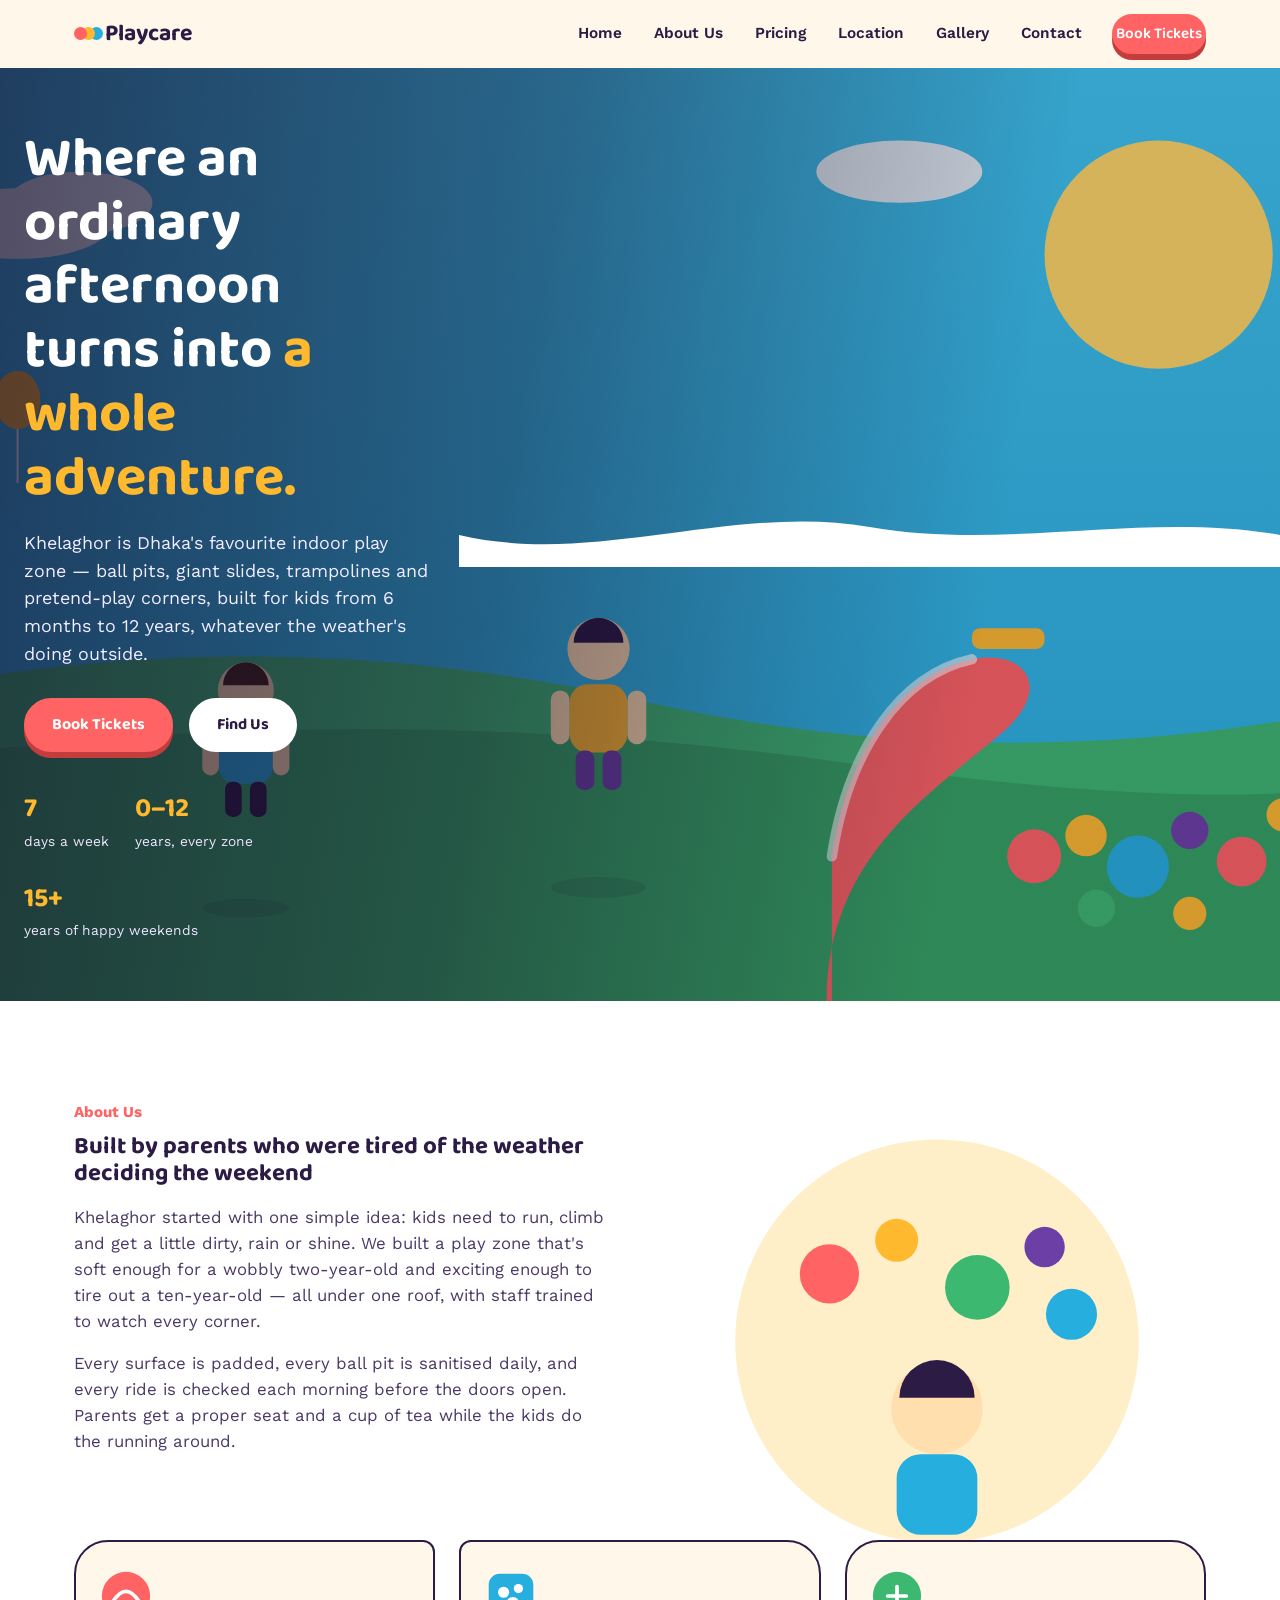
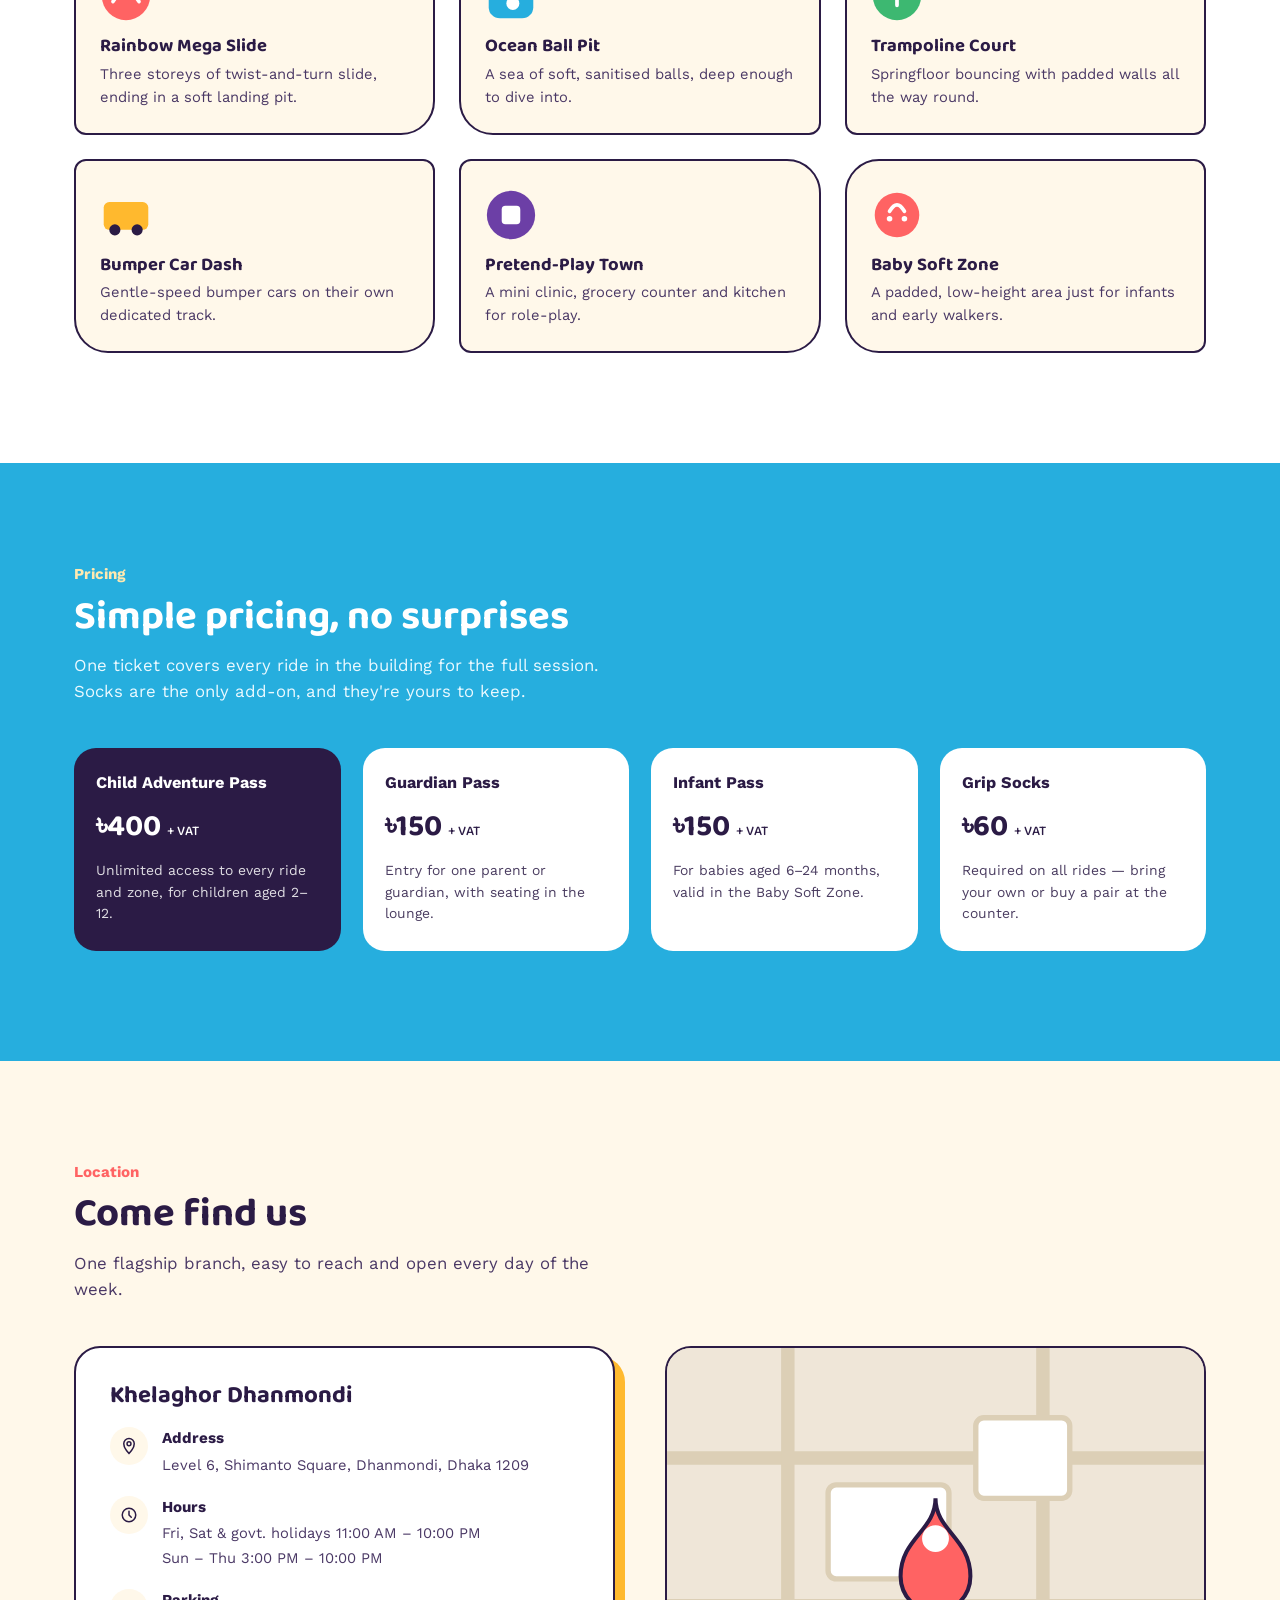
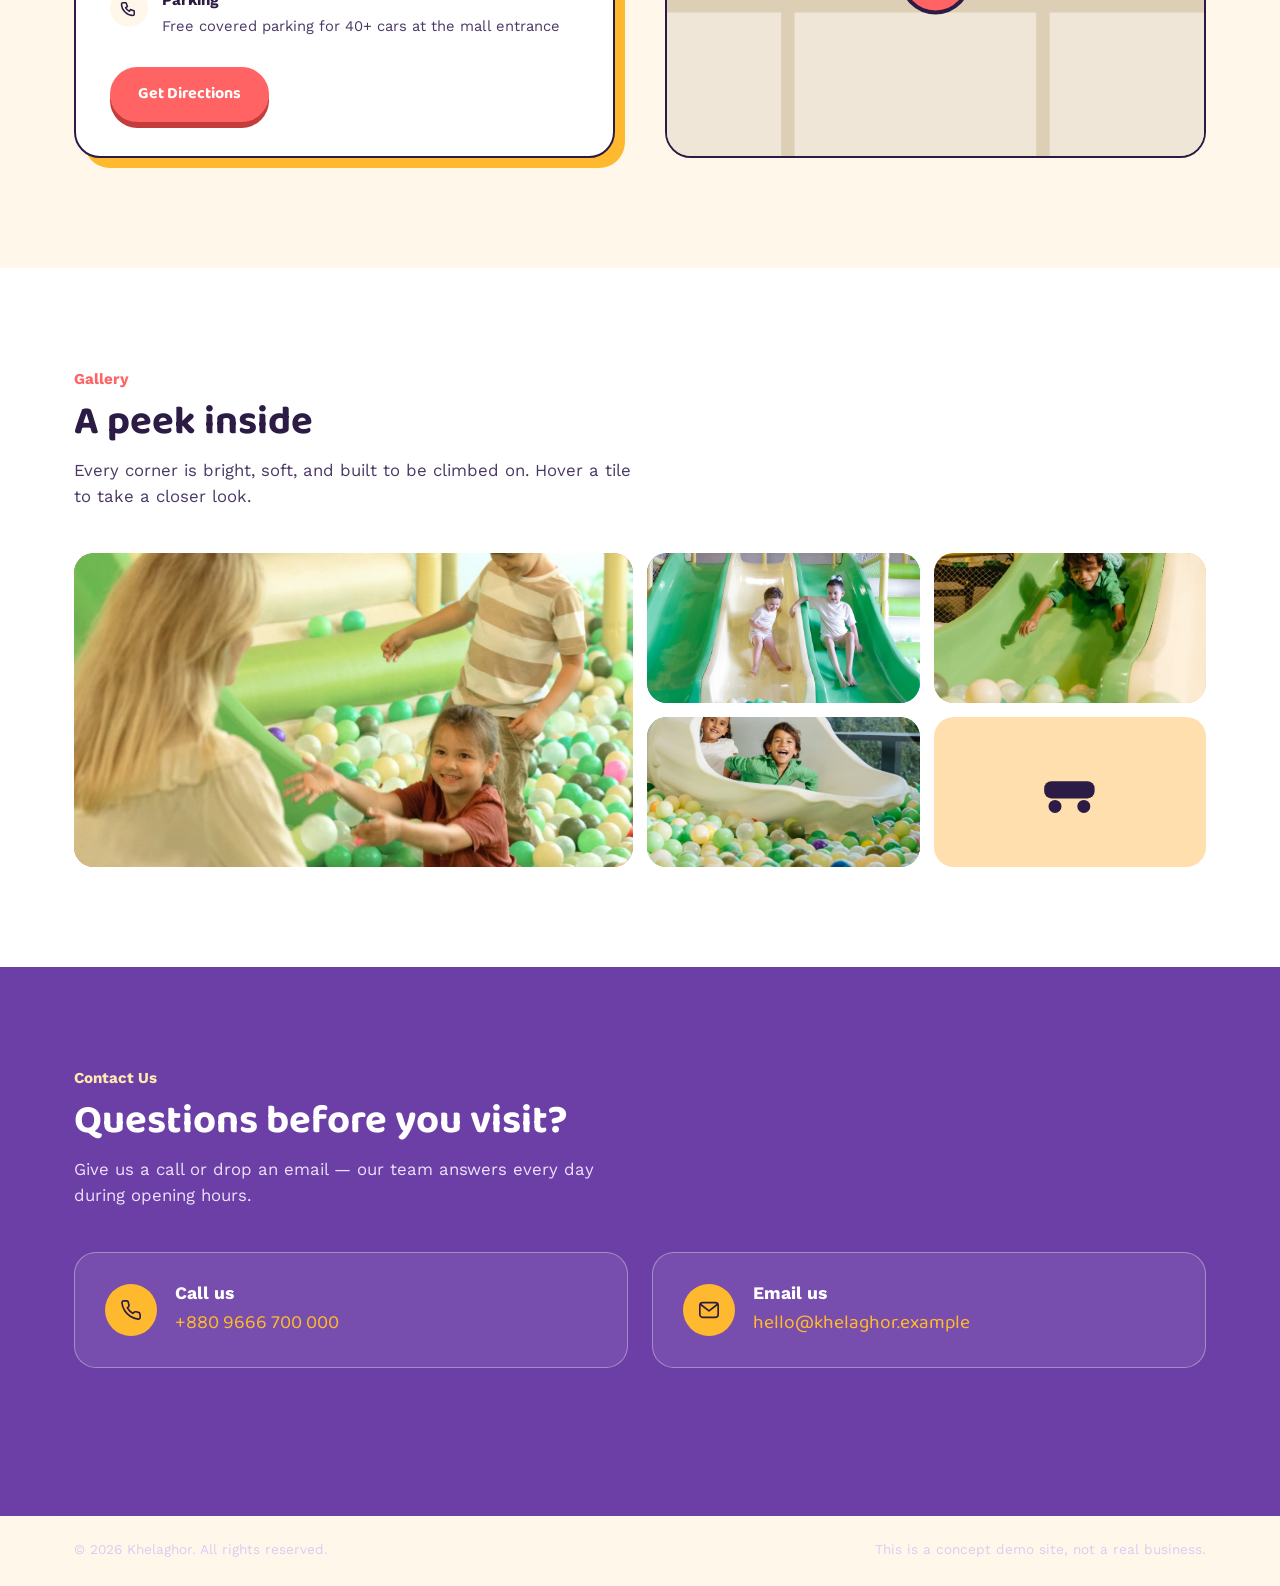
==== index.html @ c18f329d "Rename khelaghor-playground.html to index.html" ====
<!DOCTYPE html>
<html lang="en">
<head>
<meta charset="UTF-8">
<meta name="viewport" content="width=device-width, initial-scale=1.0, viewport-fit=cover">
<title>Khelaghor | Dhaka's Favourite Indoor Play Zone</title>
<meta name="description" content="Khelaghor is Dhaka's favourite indoor playground — ball pits, slides, trampolines and birthday parties for kids 0-12.">
<link rel="preconnect" href="https://fonts.googleapis.com">
<link rel="preconnect" href="https://fonts.gstatic.com" crossorigin>
<link href="https://fonts.googleapis.com/css2?family=Baloo+2:wght@500;600;700;800&family=Work+Sans:wght@400;500;600;700&display=swap" rel="stylesheet">
<style>
  :root{
    --cream:#FFF8EA;
    --ink:#2B1B45;
    --sun:#FFB92E;
    --sky:#26AEDE;
    --coral:#FF6363;
    --leaf:#3DB871;
    --grape:#6C3FA6;
    --paper:#FFFFFF;
    --max:1180px;
  }
  *{box-sizing:border-box;}
  html{scroll-behavior:smooth;}
  body{
    margin:0;
    font-family:'Work Sans', sans-serif;
    color:var(--ink);
    background:var(--cream);
    line-height:1.55;
    -webkit-font-smoothing:antialiased;
    overflow-x:hidden;
  }
  h1,h2,h3,h4,.brand{
    font-family:'Baloo 2', sans-serif;
    font-weight:700;
    line-height:1.14;
    margin:0;
  }
  a{color:inherit;text-decoration:none;}
  img,svg{display:block;max-width:100%;}
  ul{margin:0;padding:0;list-style:none;}
  button{font:inherit;}
  .wrap{max-width:var(--max);margin:0 auto;padding:0 24px;}
  section{position:relative;overflow:hidden;}

  @media (prefers-reduced-motion: reduce){
    *{animation:none !important; transition:none !important;}
  }

  /* ---------- reveal-on-scroll ---------- */
  .reveal{opacity:0;transform:translateY(26px);transition:opacity .7s ease, transform .7s ease;}
  .reveal.in-view{opacity:1;transform:translateY(0);}

  /* ---------- NAV ---------- */
  header{
    position:sticky;top:0;z-index:60;
    background:rgba(255,248,234,0.9);
    backdrop-filter:blur(8px);
    transition:box-shadow .25s ease, background .25s ease;
  }
  header.scrolled{box-shadow:0 4px 18px rgba(43,27,69,0.12);background:rgba(255,248,234,0.98);}
  .navbar{
    display:flex;align-items:center;justify-content:space-between;
    padding:14px 24px;max-width:var(--max);margin:0 auto;position:relative;z-index:70;
  }
  .brand{display:flex;align-items:center;gap:2px;font-size:1.45rem;color:var(--ink);}
  .brand .dot{
    width:13px;height:13px;border-radius:50%;background:var(--coral);
    box-shadow:8px 0 0 var(--sun), 16px 0 0 var(--sky);
    margin-right:16px;
  }
  nav.links{display:flex;gap:28px;align-items:center;}
  nav.links a{
    font-weight:600;font-size:0.96rem;padding:6px 2px;
    background-image:linear-gradient(var(--coral),var(--coral));
    background-repeat:no-repeat;background-size:0% 2px;background-position:0 100%;
    transition:background-size .25s ease;
  }
  nav.links a:hover{background-size:100% 2px;}
  .btn{
    display:inline-flex;align-items:center;justify-content:center;gap:8px;
    padding:13px 26px;border-radius:999px;font-weight:700;
    font-family:'Baloo 2',sans-serif;font-size:1rem;
    border:2px solid var(--ink);cursor:pointer;
    transition:transform .18s ease, box-shadow .18s ease;
  }
  .btn:hover{transform:translateY(-3px);}
  .btn:active{transform:translateY(0) scale(.97);}
  .btn-primary{background:var(--coral);color:var(--paper);border-color:var(--coral);box-shadow:0 6px 0 #C43D3D;}
  .btn-primary:hover{box-shadow:0 8px 0 #C43D3D;}
  .btn-primary:active{box-shadow:0 3px 0 #C43D3D;}
  .btn-ghost{background:var(--paper);color:var(--ink);}
  .btn-light{background:var(--paper);color:var(--ink);border-color:var(--paper);}

  .menu-toggle{
    display:none;background:none;border:none;cursor:pointer;
    width:40px;height:34px;position:relative;z-index:70;
  }
  .menu-toggle span{
    position:absolute;left:6px;right:6px;height:3px;border-radius:3px;background:var(--ink);
    transition:transform .3s ease, opacity .3s ease, top .3s ease;
  }
  .menu-toggle span:nth-child(1){top:8px;}
  .menu-toggle span:nth-child(2){top:16px;}
  .menu-toggle span:nth-child(3){top:24px;}
  .menu-toggle.open span:nth-child(1){top:16px;transform:rotate(45deg);}
  .menu-toggle.open span:nth-child(2){opacity:0;}
  .menu-toggle.open span:nth-child(3){top:16px;transform:rotate(-45deg);}

  /* ---------- HOME / HERO ---------- */
  .hero{
    position:relative;
    min-height:88vh;
    display:flex;align-items:center;
  }
  .hero-bg{position:absolute;inset:0;z-index:0;}
  .hero-bg svg{width:100%;height:100%;object-fit:cover;}
  .hero-scrim{
    position:absolute;inset:0;z-index:1;
    background:linear-gradient(100deg, rgba(20,10,40,0.72) 0%, rgba(20,10,40,0.5) 40%, rgba(20,10,40,0.18) 75%);
  }
  .hero-content{position:relative;z-index:2;max-width:640px;padding:60px 0;color:var(--paper);}
  .hero-content h1{font-size:clamp(2.3rem,5.4vw,3.5rem);}
  .hero-content h1 span{color:var(--sun);}
  .hero-content p.lead{font-size:1.12rem;max-width:44ch;margin:18px 0 30px;color:#f3ecff;}
  .hero-actions{display:flex;gap:16px;flex-wrap:wrap;}
  .hero-stats{display:flex;gap:26px;margin-top:36px;flex-wrap:wrap;}
  .hero-stats div strong{display:block;font-family:'Baloo 2',sans-serif;font-size:1.7rem;color:var(--sun);}
  .hero-stats div{font-size:0.86rem;color:#efe6ff;}

  .float{animation:bob 4.5s ease-in-out infinite;}
  .float2{animation:bob 5.6s ease-in-out infinite .6s;}
  .float3{animation:bob 3.9s ease-in-out infinite 1.1s;}
  @keyframes bob{0%,100%{transform:translateY(0);}50%{transform:translateY(-16px);}}

  .wave{display:block;width:100%;line-height:0;position:relative;z-index:2;}
  .wave svg{width:100%;height:64px;}

  /* ---------- SECTION HEADINGS ---------- */
  .section-head{max-width:560px;margin-bottom:44px;}
  .eyebrow{font-weight:700;color:var(--coral);font-size:0.95rem;margin-bottom:8px;}
  .section-head h2{font-size:clamp(1.9rem,3.6vw,2.5rem);}
  .section-head p{margin-top:12px;color:#4a3865;font-size:1.05rem;}

  /* ---------- ABOUT ---------- */
  .about{background:var(--paper);padding:100px 0 110px;}
  .about-top{display:grid;grid-template-columns:1fr 1fr;gap:56px;align-items:center;margin-bottom:70px;}
  .about-top p{color:#4a3865;font-size:1.05rem;margin:16px 0;}
  .about-art{position:relative;height:320px;}
  .zone-grid{display:grid;grid-template-columns:repeat(3,1fr);gap:24px;}
  .zone-card{
    background:var(--cream);
    padding:28px 24px 24px;
    border:2px solid var(--ink);
    transition:transform .25s ease, box-shadow .25s ease;
  }
  .zone-card:hover{transform:translateY(-6px);box-shadow:8px 10px 0 rgba(43,27,69,0.18);}
  .zone-card:nth-child(1){border-radius:34px 12px 34px 12px;}
  .zone-card:nth-child(2){border-radius:12px 34px 12px 34px;}
  .zone-card:nth-child(3){border-radius:34px 34px 12px 12px;}
  .zone-card:nth-child(4){border-radius:12px 12px 34px 34px;}
  .zone-card:nth-child(5){border-radius:12px 34px 34px 12px;}
  .zone-card:nth-child(6){border-radius:34px 12px 12px 34px;}
  .zone-icon{width:52px;height:52px;margin-bottom:14px;}
  .zone-card h3{font-size:1.15rem;margin-bottom:6px;}
  .zone-card p{font-size:0.92rem;color:#4a3865;margin:0;}

  /* ---------- PRICING ---------- */
  .pricing{background:var(--sky);padding:100px 0 110px;color:var(--paper);}
  .pricing .section-head h2{color:var(--paper);}
  .pricing .section-head p{color:#eaf9ff;}
  .price-grid{display:grid;grid-template-columns:repeat(4,1fr);gap:22px;}
  .price-card{
    background:var(--paper);color:var(--ink);border-radius:22px;
    padding:26px 22px;display:flex;flex-direction:column;gap:10px;
    transition:transform .25s ease;
  }
  .price-card:hover{transform:translateY(-8px);}
  .price-card.highlight{background:var(--ink);color:var(--paper);}
  .price-card .amount{font-family:'Baloo 2',sans-serif;font-size:1.9rem;font-weight:700;}
  .price-card .amount small{font-size:0.85rem;font-weight:500;}
  .price-card h4{font-size:1.02rem;font-family:'Work Sans';font-weight:700;}
  .price-card p{font-size:0.87rem;margin:0;opacity:0.85;}

  /* ---------- LOCATION ---------- */
  .location{background:var(--cream);padding:100px 0 110px;}
  .loc-grid{display:grid;grid-template-columns:1fr 1fr;gap:50px;align-items:stretch;}
  .loc-card{
    background:var(--paper);border:2px solid var(--ink);border-radius:26px;
    padding:34px;box-shadow:10px 10px 0 var(--sun);
  }
  .loc-card h3{font-size:1.5rem;margin-bottom:18px;}
  .loc-row{display:flex;gap:14px;margin-bottom:18px;align-items:flex-start;}
  .loc-icon{
    flex:none;width:38px;height:38px;border-radius:50%;background:var(--cream);
    display:flex;align-items:center;justify-content:center;
  }
  .loc-row b{display:block;font-size:0.95rem;margin-bottom:2px;}
  .loc-row span{font-size:0.92rem;color:#4a3865;}
  .map-art{
    border-radius:26px;border:2px solid var(--ink);overflow:hidden;position:relative;
    min-height:320px;background:#EFE6D8;
  }
  .map-art svg{width:100%;height:100%;position:absolute;inset:0;}
  .pin{animation:bob 2.4s ease-in-out infinite;}

  /* ---------- GALLERY ---------- */
  .gallery{background:var(--paper);padding:100px 0 100px;}
  .gal-grid{display:grid;grid-template-columns:repeat(4,1fr);grid-auto-rows:150px;gap:14px;}
  .gal-tile{
    border-radius:20px;position:relative;overflow:hidden;cursor:pointer;
  }
  .gal-tile.big{grid-column:span 2;grid-row:span 2;}
  .gal-inner{
    position:absolute;inset:0;display:flex;align-items:center;justify-content:center;
    transition:transform .45s ease;
  }
  .gal-tile:hover .gal-inner, .gal-tile:active .gal-inner{transform:scale(1.14);}
  .gal-inner svg{width:48%;height:48%;}
  .gal-caption{
    position:absolute;left:0;right:0;bottom:0;padding:14px 16px;
    font-family:'Baloo 2',sans-serif;font-size:0.95rem;color:#fff;
    background:linear-gradient(0deg, rgba(0,0,0,0.55), rgba(0,0,0,0));
    transform:translateY(100%);transition:transform .3s ease;
  }
  .gal-tile:hover .gal-caption, .gal-tile:active .gal-caption{transform:translateY(0);}

  /* ---------- CONTACT ---------- */
  .contact{background:var(--grape);color:var(--paper);padding:100px 0 60px;}
  .contact .section-head h2{color:var(--paper);}
  .contact .section-head p{color:#ece2fb;}
  .contact-grid{display:grid;grid-template-columns:1fr 1fr;gap:24px;margin-bottom:50px;}
  .contact-card{
    background:rgba(255,255,255,0.08);border:1.5px solid rgba(255,255,255,0.35);
    border-radius:22px;padding:30px;display:flex;gap:18px;align-items:center;
    transition:transform .25s ease, background .25s ease;
  }
  .contact-card:hover{transform:translateY(-5px);background:rgba(255,255,255,0.14);}
  .contact-icon{
    flex:none;width:52px;height:52px;border-radius:50%;background:var(--sun);
    display:flex;align-items:center;justify-content:center;
  }
  .contact-card h4{font-size:1.1rem;margin-bottom:4px;font-family:'Work Sans';font-weight:700;}
  .contact-card a.big-link, .contact-card span.big-link{font-family:'Baloo 2',sans-serif;font-size:1.2rem;color:var(--sun);}
  .socials{display:flex;gap:12px;margin-top:8px;}
  .socials a{
    width:38px;height:38px;border-radius:50%;border:1.5px solid rgba(255,255,255,0.4);
    display:flex;align-items:center;justify-content:center;font-size:0.85rem;font-weight:700;
    transition:background .2s ease, transform .2s ease;
  }
  .socials a:hover{background:var(--sun);color:var(--ink);border-color:var(--sun);transform:translateY(-3px);}

  footer.foot-bottom{
    border-top:1px solid rgba(255,255,255,0.2);padding-top:22px;
    display:flex;justify-content:space-between;flex-wrap:wrap;gap:10px;
    font-size:0.85rem;color:#d9cdf2;max-width:var(--max);margin:0 auto;padding-left:24px;padding-right:24px;padding-bottom:26px;
  }

  /* ---------- RESPONSIVE ---------- */
  @media (max-width:980px){
    nav.links{
      position:fixed;inset:0 0 0 auto;top:0;height:100vh;width:min(80vw,320px);
      background:var(--cream);flex-direction:column;justify-content:center;align-items:flex-start;
      gap:8px;padding:40px;transform:translateX(100%);transition:transform .35s ease;z-index:65;
      box-shadow:-8px 0 30px rgba(0,0,0,0.15);
    }
    nav.links.open{transform:translateX(0);}
    nav.links a{font-size:1.3rem;padding:12px 0;width:100%;}
    nav.links .btn{margin-top:14px;}
    .menu-toggle{display:block;}
    .about-top{grid-template-columns:1fr;}
    .about-art{height:240px;order:-1;}
    .zone-grid{grid-template-columns:repeat(2,1fr);}
    .price-grid{grid-template-columns:repeat(2,1fr);}
    .loc-grid{grid-template-columns:1fr;}
    .map-art{min-height:260px;}
    .gal-grid{grid-template-columns:repeat(2,1fr);}
    .contact-grid{grid-template-columns:1fr;}
  }
  @media (max-width:640px){
    .wrap{padding:0 18px;}
    .hero{min-height:82svh;}
    .hero-content{padding:40px 0;}
    .hero-stats{gap:20px;}
    .hero-scrim{background:linear-gradient(180deg, rgba(20,10,40,0.5) 0%, rgba(20,10,40,0.82) 78%);}
    .zone-grid{grid-template-columns:1fr;}
    .price-grid{grid-template-columns:1fr;}
    .gal-grid{grid-template-columns:1fr 1fr;grid-auto-rows:130px;}
    .gal-tile.big{grid-column:span 2;grid-row:span 1;}
    .loc-card{padding:26px 22px;}
    .contact-card{padding:22px;flex-direction:column;text-align:center;}
    .socials{justify-content:center;}
    footer.foot-bottom{flex-direction:column;text-align:center;}
    .about, .pricing, .location, .gallery, .contact{padding-top:70px;padding-bottom:70px;}
  }

  :focus-visible{outline:3px solid var(--sun);outline-offset:3px;}
</style>
</head>
<body>

<header id="site-header">
  <div class="navbar">
    <a href="#home" class="brand"><span class="dot"></span>Playcare</a>
    <nav class="links" id="navLinks">
      <a href="#home" class="nav-link">Home</a>
      <a href="#about" class="nav-link">About Us</a>
      <a href="#pricing" class="nav-link">Pricing</a>
      <a href="#location" class="nav-link">Location</a>
      <a href="#gallery" class="nav-link">Gallery</a>
      <a href="#contact" class="nav-link">Contact</a>
      <a href="#pricing" class="btn btn-primary nav-link">Book Tickets</a>
    </nav>
    <button class="menu-toggle" id="menuToggle" aria-label="Toggle menu" aria-expanded="false">
      <span></span><span></span><span></span>
    </button>
  </div>
</header>

<section class="hero" id="home">
  <div class="hero-bg">
    <svg viewBox="0 0 1600 900" preserveAspectRatio="xMidYMid slice" xmlns="http://www.w3.org/2000/svg">
      <defs>
        <linearGradient id="sky" x1="0" y1="0" x2="0" y2="1">
          <stop offset="0%" stop-color="#3EC6F0"/>
          <stop offset="100%" stop-color="#26AEDE"/>
        </linearGradient>
      </defs>
      <rect width="1600" height="900" fill="url(#sky)"/>
      <circle cx="1300" cy="180" r="110" fill="#FFD866"/>
      <g opacity="0.9">
        <ellipse cx="200" cy="150" rx="90" ry="34" fill="#fff"/>
        <ellipse cx="260" cy="130" rx="70" ry="30" fill="#fff"/>
        <ellipse cx="1050" cy="100" rx="80" ry="30" fill="#fff"/>
      </g>
      <path d="M0 620 Q400 520 800 610 T1600 590 L1600 900 L0 900 Z" fill="#3DB871"/>
      <path d="M0 680 Q500 600 1000 670 T1600 650 L1600 900 L0 900 Z" fill="#34A362"/>
      <g>
        <circle cx="1180" cy="760" r="26" fill="#FF6363"/>
        <circle cx="1230" cy="740" r="20" fill="#FFB92E"/>
        <circle cx="1280" cy="770" r="30" fill="#26AEDE"/>
        <circle cx="1330" cy="735" r="18" fill="#6C3FA6"/>
        <circle cx="1380" cy="765" r="24" fill="#FF6363"/>
        <circle cx="1420" cy="720" r="16" fill="#FFB92E"/>
        <circle cx="1470" cy="760" r="22" fill="#3DB871"/>
        <circle cx="1510" cy="800" r="20" fill="#26AEDE"/>
        <circle cx="1240" cy="810" r="18" fill="#3DB871"/>
        <circle cx="1330" cy="815" r="16" fill="#FFB92E"/>
      </g>
      <g>
        <path d="M980 900 C980 760 1080 700 1150 640 C1200 596 1170 560 1120 570 C1050 585 1000 660 985 760 L985 900 Z" fill="#FF6363"/>
        <path d="M985 760 C1000 660 1050 585 1120 570" stroke="#fff" stroke-width="10" fill="none" stroke-linecap="round" opacity="0.6"/>
        <rect x="1120" y="540" width="70" height="20" rx="8" fill="#FFB92E"/>
      </g>
      <g transform="translate(760,560)">
        <ellipse cx="0" cy="230" rx="46" ry="10" fill="#123" opacity="0.12"/>
        <circle cx="0" cy="0" r="30" fill="#FFDFAE"/>
        <path d="M-24 -6 a24 24 0 0 1 48 0" fill="#2B1B45"/>
        <rect x="-28" y="34" width="56" height="66" rx="18" fill="#FFB92E"/>
        <rect x="-46" y="40" width="18" height="52" rx="9" fill="#FFDFAE"/>
        <rect x="28" y="40" width="18" height="52" rx="9" fill="#FFDFAE"/>
        <rect x="-22" y="98" width="18" height="38" rx="8" fill="#6C3FA6"/>
        <rect x="4" y="98" width="18" height="38" rx="8" fill="#6C3FA6"/>
      </g>
      <g transform="translate(420,600)">
        <ellipse cx="0" cy="210" rx="42" ry="9" fill="#123" opacity="0.12"/>
        <circle cx="0" cy="0" r="27" fill="#FFDFAE"/>
        <path d="M-22 -5 a22 22 0 0 1 44 0" fill="#3B2312"/>
        <rect x="-26" y="30" width="52" height="60" rx="16" fill="#26AEDE"/>
        <rect x="-42" y="36" width="16" height="46" rx="8" fill="#FFDFAE"/>
        <rect x="26" y="36" width="16" height="46" rx="8" fill="#FFDFAE"/>
        <rect x="-20" y="88" width="16" height="34" rx="7" fill="#2B1B45"/>
        <rect x="4" y="88" width="16" height="34" rx="7" fill="#2B1B45"/>
      </g>
      <g>
        <ellipse cx="140" cy="360" rx="26" ry="32" fill="#FF6363"/>
        <line x1="140" y1="392" x2="140" y2="440" stroke="#fff" stroke-width="2"/>
        <ellipse cx="200" cy="320" rx="22" ry="28" fill="#FFB92E"/>
        <line x1="200" y1="348" x2="200" y2="400" stroke="#fff" stroke-width="2"/>
      </g>
    </svg>
  </div>
  <div class="hero-scrim"></div>
  <div class="wrap">
    <div class="hero-content">
      <h1>Where an ordinary afternoon<br>turns into <span>a whole adventure.</span></h1>
      <p class="lead">Khelaghor is Dhaka's favourite indoor play zone — ball pits, giant slides, trampolines and pretend-play corners, built for kids from 6 months to 12 years, whatever the weather's doing outside.</p>
      <div class="hero-actions">
        <a href="#pricing" class="btn btn-primary">Book Tickets</a>
        <a href="#location" class="btn btn-light">Find Us</a>
      </div>
      <div class="hero-stats">
        <div><strong>7</strong>days a week</div>
        <div><strong>0–12</strong>years, every zone</div>
        <div><strong>15+</strong>years of happy weekends</div>
      </div>
    </div>
  </div>
  <div class="wave">
    <svg viewBox="0 0 1200 64" preserveAspectRatio="none"><path d="M0,32 C200,64 400,0 600,24 C800,48 1000,8 1200,32 L1200,64 L0,64 Z" fill="#FFFFFF"></path></svg>
  </div>
</section>

<section class="about" id="about">
  <div class="wrap">
    <div class="about-top reveal">
      <div>
        <div class="eyebrow">About Us</div>
        <h2>Built by parents who were tired of the weather deciding the weekend</h2>
        <p>Khelaghor started with one simple idea: kids need to run, climb and get a little dirty, rain or shine. We built a play zone that's soft enough for a wobbly two-year-old and exciting enough to tire out a ten-year-old — all under one roof, with staff trained to watch every corner.</p>
        <p>Every surface is padded, every ball pit is sanitised daily, and every ride is checked each morning before the doors open. Parents get a proper seat and a cup of tea while the kids do the running around.</p>
      </div>
      <div class="about-art">
        <svg viewBox="0 0 400 320" xmlns="http://www.w3.org/2000/svg">
          <circle cx="200" cy="160" r="150" fill="#FFEFC9"/>
          <g class="float">
            <circle cx="120" cy="110" r="22" fill="#FF6363"/>
            <circle cx="170" cy="85" r="16" fill="#FFB92E"/>
            <circle cx="230" cy="120" r="24" fill="#3DB871"/>
          </g>
          <g class="float2">
            <circle cx="280" cy="90" r="15" fill="#6C3FA6"/>
            <circle cx="300" cy="140" r="19" fill="#26AEDE"/>
          </g>
          <g transform="translate(200,210)" class="float3">
            <circle cx="0" cy="0" r="34" fill="#FFDFAE"/>
            <path d="M-28 -8 a28 28 0 0 1 56 0" fill="#2B1B45"/>
            <rect x="-30" y="34" width="60" height="60" rx="18" fill="#26AEDE"/>
          </g>
        </svg>
      </div>
    </div>

    <div class="zone-grid reveal">
      <div class="zone-card">
        <svg class="zone-icon" viewBox="0 0 56 56"><circle cx="28" cy="28" r="26" fill="#FF6363"/><path d="M14 34 Q28 12 42 34" stroke="#fff" stroke-width="4" fill="none" stroke-linecap="round"/></svg>
        <h3>Rainbow Mega Slide</h3>
        <p>Three storeys of twist-and-turn slide, ending in a soft landing pit.</p>
      </div>
      <div class="zone-card">
        <svg class="zone-icon" viewBox="0 0 56 56"><rect x="4" y="4" width="48" height="48" rx="12" fill="#26AEDE"/><circle cx="20" cy="24" r="6" fill="#fff"/><circle cx="36" cy="20" r="5" fill="#fff"/><circle cx="30" cy="36" r="7" fill="#fff"/></svg>
        <h3>Ocean Ball Pit</h3>
        <p>A sea of soft, sanitised balls, deep enough to dive into.</p>
      </div>
      <div class="zone-card">
        <svg class="zone-icon" viewBox="0 0 56 56"><circle cx="28" cy="28" r="26" fill="#3DB871"/><path d="M18 28 L38 28 M28 18 L28 38" stroke="#fff" stroke-width="4" stroke-linecap="round"/></svg>
        <h3>Trampoline Court</h3>
        <p>Springfloor bouncing with padded walls all the way round.</p>
      </div>
      <div class="zone-card">
        <svg class="zone-icon" viewBox="0 0 56 56"><rect x="4" y="14" width="48" height="30" rx="6" fill="#FFB92E"/><circle cx="16" cy="44" r="6" fill="#2B1B45"/><circle cx="40" cy="44" r="6" fill="#2B1B45"/></svg>
        <h3>Bumper Car Dash</h3>
        <p>Gentle-speed bumper cars on their own dedicated track.</p>
      </div>
      <div class="zone-card">
        <svg class="zone-icon" viewBox="0 0 56 56"><circle cx="28" cy="28" r="26" fill="#6C3FA6"/><rect x="18" y="18" width="20" height="20" rx="4" fill="#fff"/></svg>
        <h3>Pretend-Play Town</h3>
        <p>A mini clinic, grocery counter and kitchen for role-play.</p>
      </div>
      <div class="zone-card">
        <svg class="zone-icon" viewBox="0 0 56 56"><rect x="4" y="4" width="48" height="48" rx="24" fill="#FF6363"/><path d="M20 24 q8 -14 16 0" stroke="#fff" stroke-width="4" fill="none" stroke-linecap="round"/><circle cx="20" cy="32" r="3" fill="#fff"/><circle cx="36" cy="32" r="3" fill="#fff"/></svg>
        <h3>Baby Soft Zone</h3>
        <p>A padded, low-height area just for infants and early walkers.</p>
      </div>
    </div>
  </div>
</section>

<section class="pricing" id="pricing">
  <div class="wrap">
    <div class="section-head reveal">
      <div class="eyebrow" style="color:#FFE9B0;">Pricing</div>
      <h2>Simple pricing, no surprises</h2>
      <p>One ticket covers every ride in the building for the full session. Socks are the only add-on, and they're yours to keep.</p>
    </div>
    <div class="price-grid reveal">
      <div class="price-card highlight">
        <h4>Child Adventure Pass</h4>
        <div class="amount">৳400 <small>+ VAT</small></div>
        <p>Unlimited access to every ride and zone, for children aged 2–12.</p>
      </div>
      <div class="price-card">
        <h4>Guardian Pass</h4>
        <div class="amount">৳150 <small>+ VAT</small></div>
        <p>Entry for one parent or guardian, with seating in the lounge.</p>
      </div>
      <div class="price-card">
        <h4>Infant Pass</h4>
        <div class="amount">৳150 <small>+ VAT</small></div>
        <p>For babies aged 6–24 months, valid in the Baby Soft Zone.</p>
      </div>
      <div class="price-card">
        <h4>Grip Socks</h4>
        <div class="amount">৳60 <small>+ VAT</small></div>
        <p>Required on all rides — bring your own or buy a pair at the counter.</p>
      </div>
    </div>
  </div>
</section>

<section class="location" id="location">
  <div class="wrap">
    <div class="section-head reveal">
      <div class="eyebrow">Location</div>
      <h2>Come find us</h2>
      <p>One flagship branch, easy to reach and open every day of the week.</p>
    </div>
    <div class="loc-grid reveal">
      <div class="loc-card">
        <h3>Khelaghor Dhanmondi</h3>
        <div class="loc-row">
          <div class="loc-icon">
            <svg width="18" height="18" viewBox="0 0 24 24" fill="none"><path d="M12 22s7-7.4 7-13a7 7 0 1 0-14 0c0 5.6 7 13 7 13z" stroke="#2B1B45" stroke-width="2"/><circle cx="12" cy="9" r="2.6" stroke="#2B1B45" stroke-width="2"/></svg>
          </div>
          <div><b>Address</b><span>Level 6, Shimanto Square, Dhanmondi, Dhaka 1209</span></div>
        </div>
        <div class="loc-row">
          <div class="loc-icon">
            <svg width="18" height="18" viewBox="0 0 24 24" fill="none"><circle cx="12" cy="12" r="9" stroke="#2B1B45" stroke-width="2"/><path d="M12 7v5l3 3" stroke="#2B1B45" stroke-width="2" stroke-linecap="round"/></svg>
          </div>
          <div><b>Hours</b><span>Fri, Sat &amp; govt. holidays 11:00 AM – 10:00 PM<br>Sun – Thu 3:00 PM – 10:00 PM</span></div>
        </div>
        <div class="loc-row">
          <div class="loc-icon">
            <svg width="18" height="18" viewBox="0 0 24 24" fill="none"><path d="M4 5h4l2 5-2.5 1.5a11 11 0 0 0 5 5L14 14l5 2v4a2 2 0 0 1-2 2C9.5 22 2 14.5 2 7a2 2 0 0 1 2-2z" stroke="#2B1B45" stroke-width="2" stroke-linejoin="round"/></svg>
          </div>
          <div><b>Parking</b><span>Free covered parking for 40+ cars at the mall entrance</span></div>
        </div>
        <a href="https://www.google.com/maps/search/?api=1&query=Shimanto+Square+Dhanmondi+Dhaka" target="_blank" rel="noopener" class="btn btn-primary" style="margin-top:10px;">Get Directions</a>
      </div>
      <div class="map-art">
        <svg viewBox="0 0 400 320" preserveAspectRatio="xMidYMid slice">
          <rect width="400" height="320" fill="#EFE6D8"/>
          <path d="M0 90 H400 M0 200 H400" stroke="#DCCFB6" stroke-width="10"/>
          <path d="M90 0 V320 M280 0 V320" stroke="#DCCFB6" stroke-width="10"/>
          <rect x="120" y="110" width="90" height="70" rx="6" fill="#fff" stroke="#DCCFB6" stroke-width="4"/>
          <rect x="230" y="60" width="70" height="60" rx="6" fill="#fff" stroke="#DCCFB6" stroke-width="4"/>
          <g class="pin">
            <path d="M200 120 c0 24 -26 30 -26 58 c0 15 12 27 26 27 s26 -12 26 -27 c0 -28 -26 -34 -26 -58z" fill="#FF6363" stroke="#2B1B45" stroke-width="3"/>
            <circle cx="200" cy="150" r="10" fill="#fff"/>
          </g>
        </svg>
      </div>
    </div>
  </div>
</section>

<section class="gallery" id="gallery">
  <div class="wrap">
    <div class="section-head reveal">
      <div class="eyebrow">Gallery</div>
      <h2>A peek inside</h2>
      <p>Every corner is bright, soft, and built to be climbed on. Hover a tile to take a closer look.</p>
    </div>
    <div class="gal-grid reveal">
      <div class="gal-tile big" style="background:#FF6363;">
        <div class="gal-inner"><img src="photos/1.jpeg" alt=""></div>
        <div class="gal-caption">Rainbow Mega Slide</div>
      </div>
      <div class="gal-tile" style="background:#26AEDE;">
        <div class="gal-inner"><img src="photos/2.jpeg" alt=""></div>
        <div class="gal-caption">Ocean Ball Pit</div>
      </div>
      <div class="gal-tile" style="background:#FFB92E;">
        <div class="gal-inner"><img src="photos/3.jpeg" alt=""></div>
        <div class="gal-caption">Bumper Cars</div>
      </div>
      <div class="gal-tile" style="background:#3DB871;">
        <div class="gal-inner"><img src="photos/4.jpeg" alt=""></div>
        <div class="gal-caption">Trampoline Court</div>
      </div>
      <div class="gal-tile" style="background:#FFDFAE;">
        <div class="gal-inner"><svg viewBox="0 0 100 100"><rect x="15" y="35" width="70" height="24" rx="10" fill="#2B1B45"/><circle cx="30" cy="70" r="9" fill="#2B1B45"/><circle cx="70" cy="70" r="9" fill="#2B1B45"/></svg></div>
        <div class="gal-caption">Baby Soft Zone</div>
      </div>
    </div>
  </div>
</section>

<section class="contact" id="contact">
  <div class="wrap">
    <div class="section-head reveal">
      <div class="eyebrow" style="color:#FFE9B0;">Contact Us</div>
      <h2>Questions before you visit?</h2>
      <p>Give us a call or drop an email — our team answers every day during opening hours.</p>
    </div>
    <div class="contact-grid reveal">
      <div class="contact-card">
        <div class="contact-icon">
          <svg width="22" height="22" viewBox="0 0 24 24" fill="none"><path d="M22 16.9v3a2 2 0 0 1-2.2 2 19.8 19.8 0 0 1-8.6-3.1 19.5 19.5 0 0 1-6-6A19.8 19.8 0 0 1 2.1 4.2 2 2 0 0 1 4.1 2h3a2 2 0 0 1 2 1.7c.1.9.3 1.8.6 2.7a2 2 0 0 1-.5 2.1L8 9.7a16 16 0 0 0 6 6l1.2-1.2a2 2 0 0 1 2.1-.5c.9.3 1.8.5 2.7.6a2 2 0 0 1 1.7 2z" stroke="#2B1B45" stroke-width="1.8" stroke-linejoin="round"/></svg>
        </div>
        <div>
          <h4>Call us</h4>
          <a class="big-link" href="tel:+8809666700000">+880 9666 700 000</a>
        </div>
      </div>
      <div class="contact-card">
        <div class="contact-icon">
          <svg width="22" height="22" viewBox="0 0 24 24" fill="none"><rect x="2" y="4" width="20" height="16" rx="3" stroke="#2B1B45" stroke-width="1.8"/><path d="M3 6l9 7 9-7" stroke="#2B1B45" stroke-width="1.8" stroke-linecap="round" stroke-linejoin="round"/></svg>
        </div>
        <div>
          <h4>Email us</h4>
          <a class="big-link" href="mailto:hello@khelaghor.example">hello@khelaghor.example</a>
        </div>
      </div>
    </div>
    <div class="socials reveal">
      <a href="#" aria-label="Facebook">f</a>
      <a href="#" aria-label="Instagram">ig</a>
      <a href="#" aria-label="YouTube">yt</a>
    </div>
  </div>
</section>

<footer class="foot-bottom">
  <span>&copy; 2026 Khelaghor. All rights reserved.</span>
  <span>This is a concept demo site, not a real business.</span>
</footer>

<script>
  const toggle = document.getElementById('menuToggle');
  const nav = document.getElementById('navLinks');
  toggle.addEventListener('click', () => {
    const open = nav.classList.toggle('open');
    toggle.classList.toggle('open', open);
    toggle.setAttribute('aria-expanded', open);
    document.body.style.overflow = open ? 'hidden' : '';
  });
  nav.querySelectorAll('.nav-link').forEach(a => a.addEventListener('click', () => {
    nav.classList.remove('open');
    toggle.classList.remove('open');
    toggle.setAttribute('aria-expanded', false);
    document.body.style.overflow = '';
  }));

  const header = document.getElementById('site-header');
  window.addEventListener('scroll', () => {
    header.classList.toggle('scrolled', window.scrollY > 12);
  }, { passive: true });

  const io = new IntersectionObserver((entries) => {
    entries.forEach(e => { if (e.isIntersecting) { e.target.classList.add('in-view'); io.unobserve(e.target); } });
  }, { threshold: 0.15 });
  document.querySelectorAll('.reveal').forEach(el => io.observe(el));
</script>

</body>
</html>
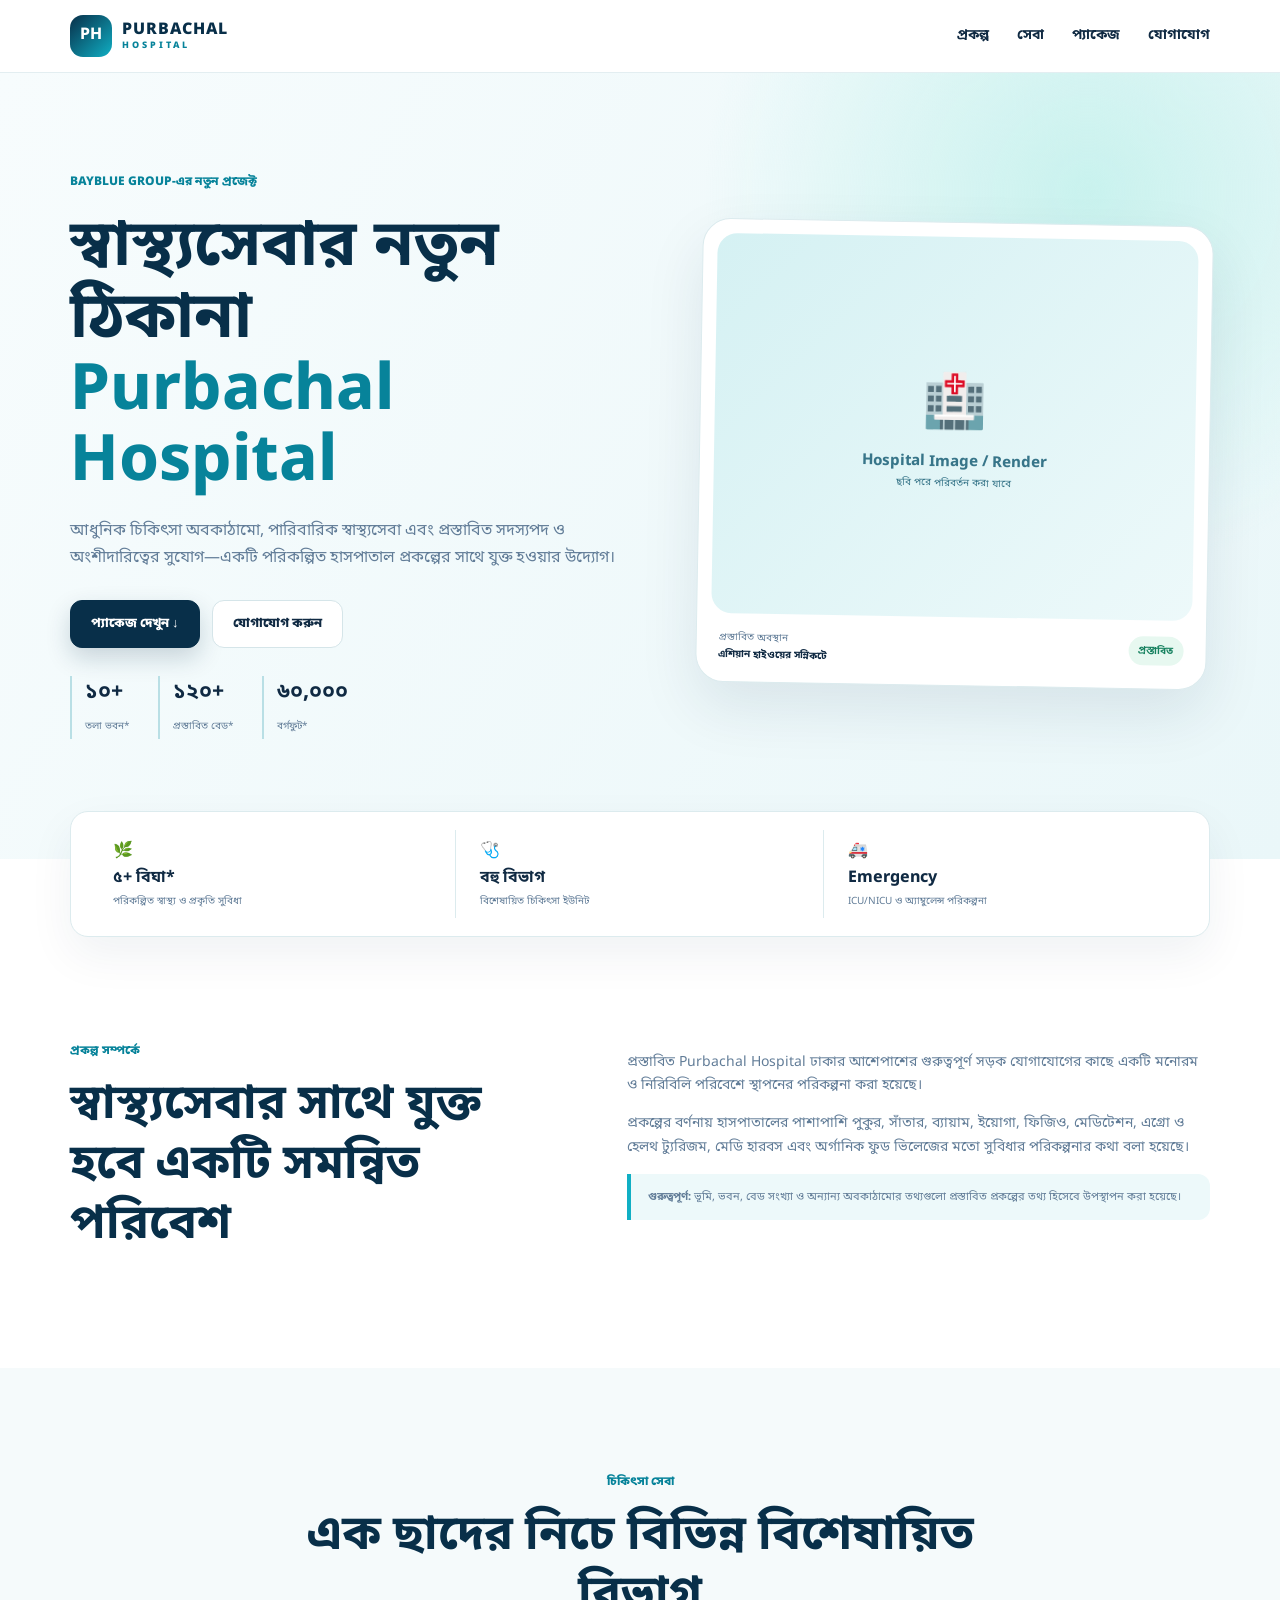
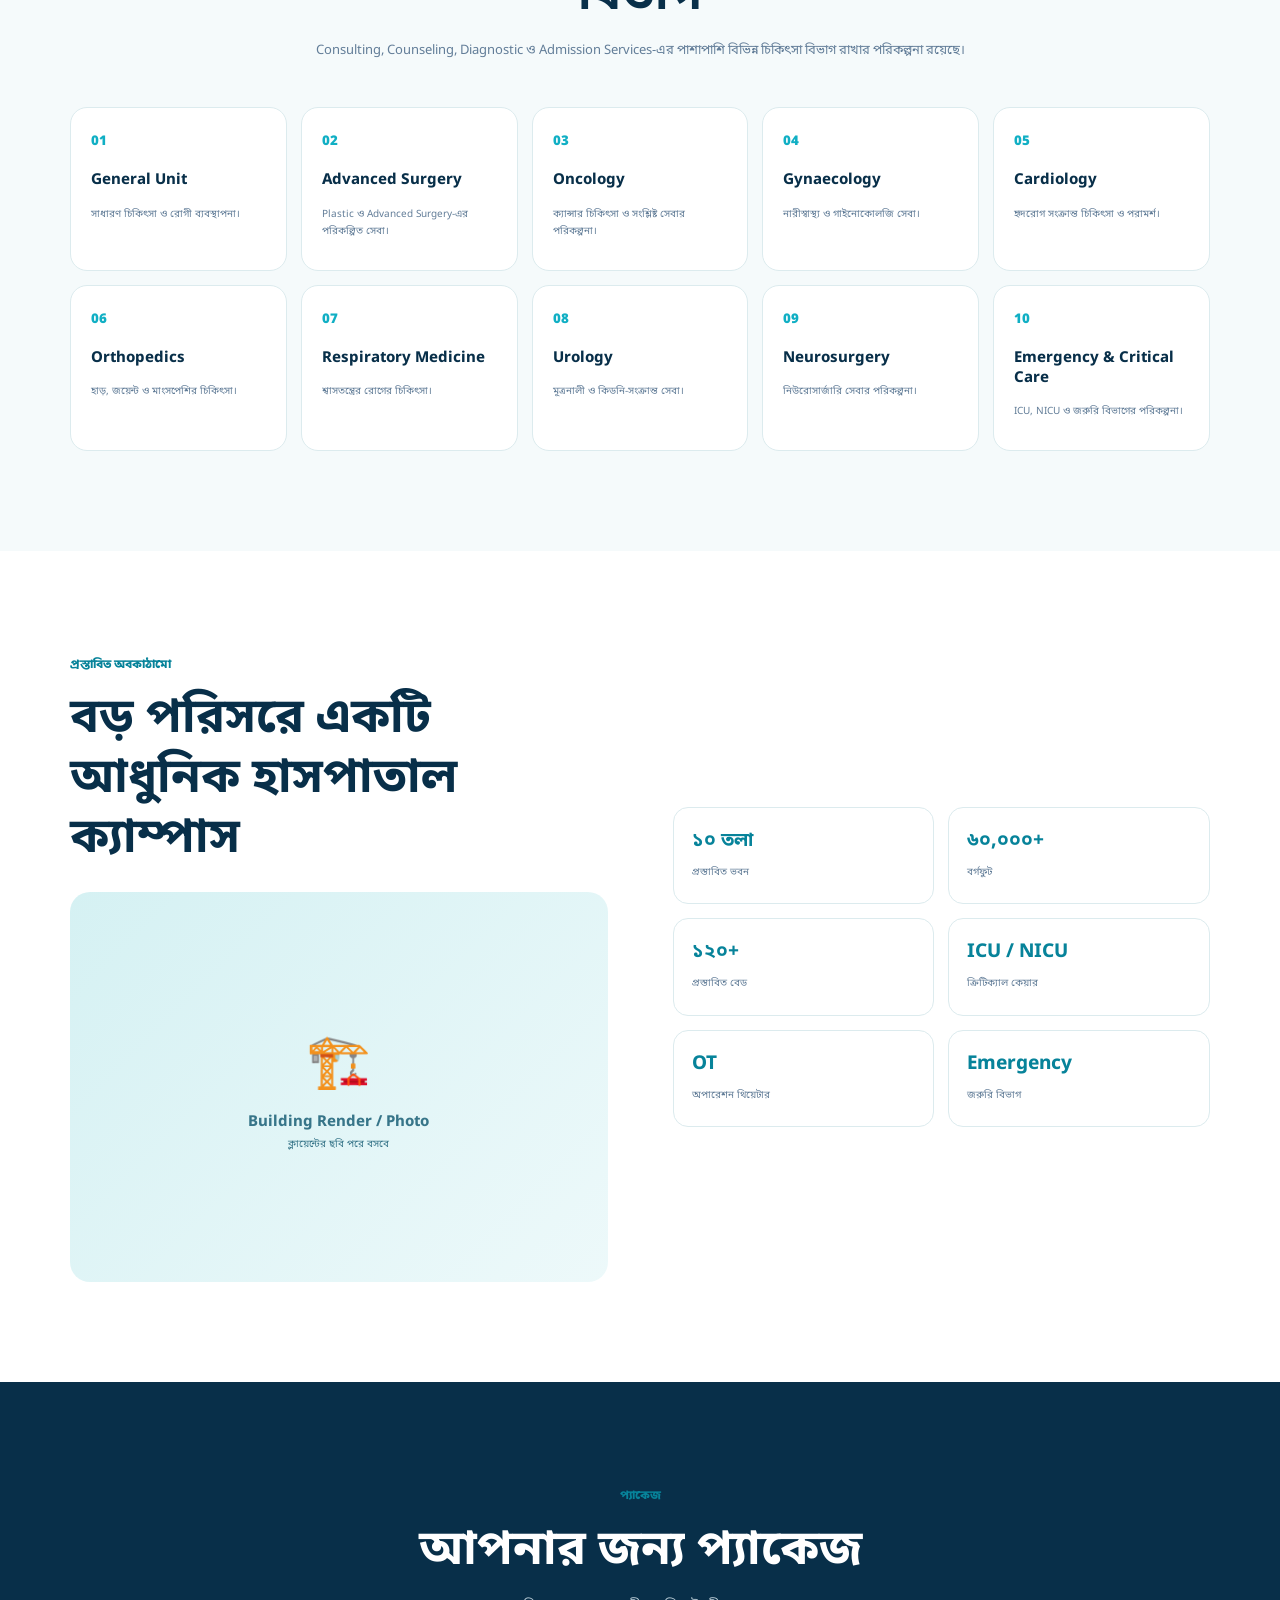
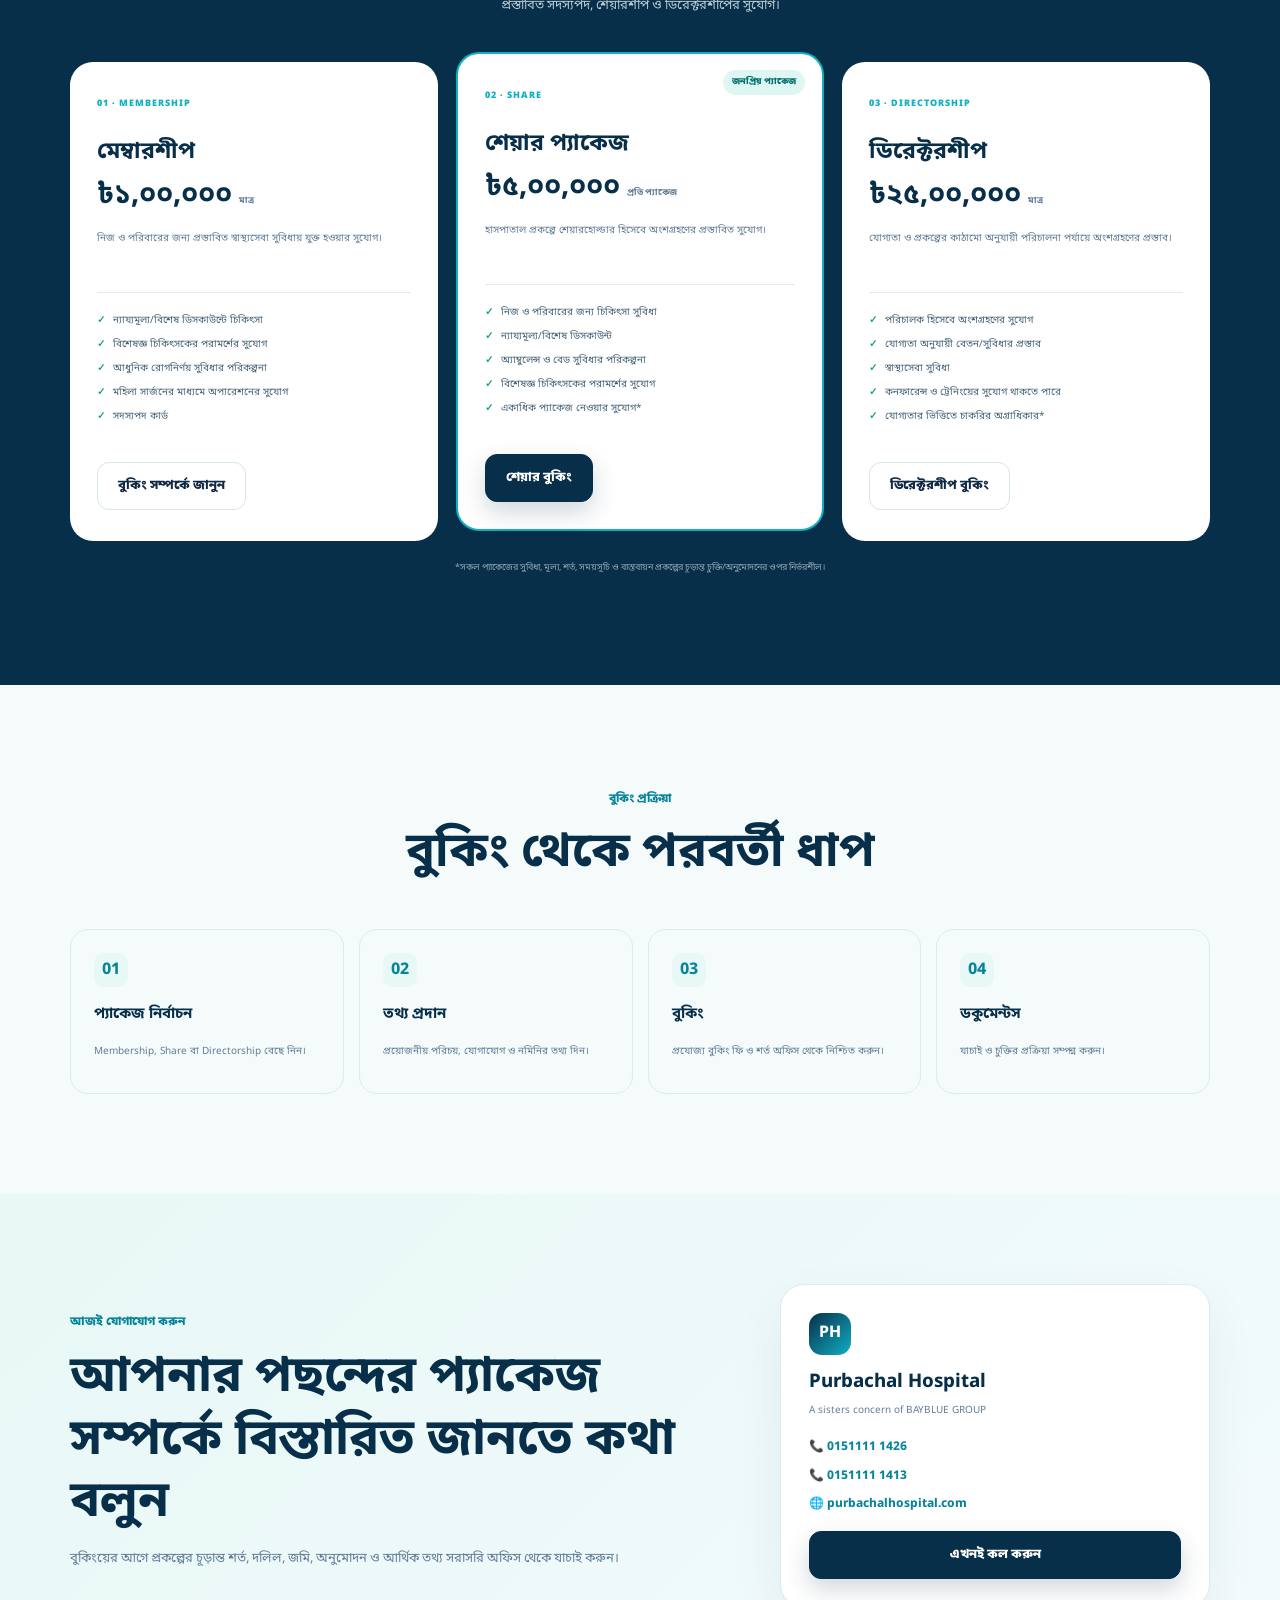
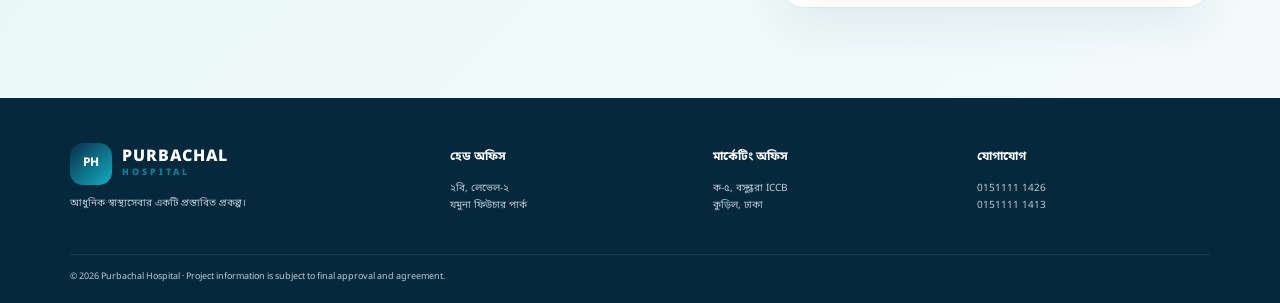
==== commit 597c4c62: "Add files via upload" ====
--- a/index.html
+++ b/index.html
@@ -1,649 +1,11 @@
-<!DOCTYPE html>
-<html lang="en">
-<head>
-<meta charset="UTF-8">
-<meta name="viewport" content="width=device-width, initial-scale=1.0, viewport-fit=cover">
-<title>Khelaghor | Dhaka's Favourite Indoor Play Zone</title>
-<meta name="description" content="Khelaghor is Dhaka's favourite indoor playground — ball pits, slides, trampolines and birthday parties for kids 0-12.">
-<link rel="preconnect" href="https://fonts.googleapis.com">
-<link rel="preconnect" href="https://fonts.gstatic.com" crossorigin>
-<link href="https://fonts.googleapis.com/css2?family=Baloo+2:wght@500;600;700;800&family=Work+Sans:wght@400;500;600;700&display=swap" rel="stylesheet">
-<style>
-  :root{
-    --cream:#FFF8EA;
-    --ink:#2B1B45;
-    --sun:#FFB92E;
-    --sky:#26AEDE;
-    --coral:#FF6363;
-    --leaf:#3DB871;
-    --grape:#6C3FA6;
-    --paper:#FFFFFF;
-    --max:1180px;
-  }
-  *{box-sizing:border-box;}
-  html{scroll-behavior:smooth;}
-  body{
-    margin:0;
-    font-family:'Work Sans', sans-serif;
-    color:var(--ink);
-    background:var(--cream);
-    line-height:1.55;
-    -webkit-font-smoothing:antialiased;
-    overflow-x:hidden;
-  }
-  h1,h2,h3,h4,.brand{
-    font-family:'Baloo 2', sans-serif;
-    font-weight:700;
-    line-height:1.14;
-    margin:0;
-  }
-  a{color:inherit;text-decoration:none;}
-  img,svg{display:block;max-width:100%;}
-  ul{margin:0;padding:0;list-style:none;}
-  button{font:inherit;}
-  .wrap{max-width:var(--max);margin:0 auto;padding:0 24px;}
-  section{position:relative;overflow:hidden;}
-
-  @media (prefers-reduced-motion: reduce){
-    *{animation:none !important; transition:none !important;}
-  }
-
-  /* ---------- reveal-on-scroll ---------- */
-  .reveal{opacity:0;transform:translateY(26px);transition:opacity .7s ease, transform .7s ease;}
-  .reveal.in-view{opacity:1;transform:translateY(0);}
-
-  /* ---------- NAV ---------- */
-  header{
-    position:sticky;top:0;z-index:60;
-    background:rgba(255,248,234,0.9);
-    backdrop-filter:blur(8px);
-    transition:box-shadow .25s ease, background .25s ease;
-  }
-  header.scrolled{box-shadow:0 4px 18px rgba(43,27,69,0.12);background:rgba(255,248,234,0.98);}
-  .navbar{
-    display:flex;align-items:center;justify-content:space-between;
-    padding:14px 24px;max-width:var(--max);margin:0 auto;position:relative;z-index:70;
-  }
-  .brand{display:flex;align-items:center;gap:2px;font-size:1.45rem;color:var(--ink);}
-  .brand .dot{
-    width:13px;height:13px;border-radius:50%;background:var(--coral);
-    box-shadow:8px 0 0 var(--sun), 16px 0 0 var(--sky);
-    margin-right:16px;
-  }
-  nav.links{display:flex;gap:28px;align-items:center;}
-  nav.links a{
-    font-weight:600;font-size:0.96rem;padding:6px 2px;
-    background-image:linear-gradient(var(--coral),var(--coral));
-    background-repeat:no-repeat;background-size:0% 2px;background-position:0 100%;
-    transition:background-size .25s ease;
-  }
-  nav.links a:hover{background-size:100% 2px;}
-  .btn{
-    display:inline-flex;align-items:center;justify-content:center;gap:8px;
-    padding:13px 26px;border-radius:999px;font-weight:700;
-    font-family:'Baloo 2',sans-serif;font-size:1rem;
-    border:2px solid var(--ink);cursor:pointer;
-    transition:transform .18s ease, box-shadow .18s ease;
-  }
-  .btn:hover{transform:translateY(-3px);}
-  .btn:active{transform:translateY(0) scale(.97);}
-  .btn-primary{background:var(--coral);color:var(--paper);border-color:var(--coral);box-shadow:0 6px 0 #C43D3D;}
-  .btn-primary:hover{box-shadow:0 8px 0 #C43D3D;}
-  .btn-primary:active{box-shadow:0 3px 0 #C43D3D;}
-  .btn-ghost{background:var(--paper);color:var(--ink);}
-  .btn-light{background:var(--paper);color:var(--ink);border-color:var(--paper);}
-
-  .menu-toggle{
-    display:none;background:none;border:none;cursor:pointer;
-    width:40px;height:34px;position:relative;z-index:70;
-  }
-  .menu-toggle span{
-    position:absolute;left:6px;right:6px;height:3px;border-radius:3px;background:var(--ink);
-    transition:transform .3s ease, opacity .3s ease, top .3s ease;
-  }
-  .menu-toggle span:nth-child(1){top:8px;}
-  .menu-toggle span:nth-child(2){top:16px;}
-  .menu-toggle span:nth-child(3){top:24px;}
-  .menu-toggle.open span:nth-child(1){top:16px;transform:rotate(45deg);}
-  .menu-toggle.open span:nth-child(2){opacity:0;}
-  .menu-toggle.open span:nth-child(3){top:16px;transform:rotate(-45deg);}
-
-  /* ---------- HOME / HERO ---------- */
-  .hero{
-    position:relative;
-    min-height:88vh;
-    display:flex;align-items:center;
-  }
-  .hero-bg{position:absolute;inset:0;z-index:0;}
-  .hero-bg svg{width:100%;height:100%;object-fit:cover;}
-  .hero-scrim{
-    position:absolute;inset:0;z-index:1;
-    background:linear-gradient(100deg, rgba(20,10,40,0.72) 0%, rgba(20,10,40,0.5) 40%, rgba(20,10,40,0.18) 75%);
-  }
-  .hero-content{position:relative;z-index:2;max-width:640px;padding:60px 0;color:var(--paper);}
-  .hero-content h1{font-size:clamp(2.3rem,5.4vw,3.5rem);}
-  .hero-content h1 span{color:var(--sun);}
-  .hero-content p.lead{font-size:1.12rem;max-width:44ch;margin:18px 0 30px;color:#f3ecff;}
-  .hero-actions{display:flex;gap:16px;flex-wrap:wrap;}
-  .hero-stats{display:flex;gap:26px;margin-top:36px;flex-wrap:wrap;}
-  .hero-stats div strong{display:block;font-family:'Baloo 2',sans-serif;font-size:1.7rem;color:var(--sun);}
-  .hero-stats div{font-size:0.86rem;color:#efe6ff;}
-
-  .float{animation:bob 4.5s ease-in-out infinite;}
-  .float2{animation:bob 5.6s ease-in-out infinite .6s;}
-  .float3{animation:bob 3.9s ease-in-out infinite 1.1s;}
-  @keyframes bob{0%,100%{transform:translateY(0);}50%{transform:translateY(-16px);}}
-
-  .wave{display:block;width:100%;line-height:0;position:relative;z-index:2;}
-  .wave svg{width:100%;height:64px;}
-
-  /* ---------- SECTION HEADINGS ---------- */
-  .section-head{max-width:560px;margin-bottom:44px;}
-  .eyebrow{font-weight:700;color:var(--coral);font-size:0.95rem;margin-bottom:8px;}
-  .section-head h2{font-size:clamp(1.9rem,3.6vw,2.5rem);}
-  .section-head p{margin-top:12px;color:#4a3865;font-size:1.05rem;}
-
-  /* ---------- ABOUT ---------- */
-  .about{background:var(--paper);padding:100px 0 110px;}
-  .about-top{display:grid;grid-template-columns:1fr 1fr;gap:56px;align-items:center;margin-bottom:70px;}
-  .about-top p{color:#4a3865;font-size:1.05rem;margin:16px 0;}
-  .about-art{position:relative;height:320px;}
-  .zone-grid{display:grid;grid-template-columns:repeat(3,1fr);gap:24px;}
-  .zone-card{
-    background:var(--cream);
-    padding:28px 24px 24px;
-    border:2px solid var(--ink);
-    transition:transform .25s ease, box-shadow .25s ease;
-  }
-  .zone-card:hover{transform:translateY(-6px);box-shadow:8px 10px 0 rgba(43,27,69,0.18);}
-  .zone-card:nth-child(1){border-radius:34px 12px 34px 12px;}
-  .zone-card:nth-child(2){border-radius:12px 34px 12px 34px;}
-  .zone-card:nth-child(3){border-radius:34px 34px 12px 12px;}
-  .zone-card:nth-child(4){border-radius:12px 12px 34px 34px;}
-  .zone-card:nth-child(5){border-radius:12px 34px 34px 12px;}
-  .zone-card:nth-child(6){border-radius:34px 12px 12px 34px;}
-  .zone-icon{width:52px;height:52px;margin-bottom:14px;}
-  .zone-card h3{font-size:1.15rem;margin-bottom:6px;}
-  .zone-card p{font-size:0.92rem;color:#4a3865;margin:0;}
-
-  /* ---------- PRICING ---------- */
-  .pricing{background:var(--sky);padding:100px 0 110px;color:var(--paper);}
-  .pricing .section-head h2{color:var(--paper);}
-  .pricing .section-head p{color:#eaf9ff;}
-  .price-grid{display:grid;grid-template-columns:repeat(4,1fr);gap:22px;}
-  .price-card{
-    background:var(--paper);color:var(--ink);border-radius:22px;
-    padding:26px 22px;display:flex;flex-direction:column;gap:10px;
-    transition:transform .25s ease;
-  }
-  .price-card:hover{transform:translateY(-8px);}
-  .price-card.highlight{background:var(--ink);color:var(--paper);}
-  .price-card .amount{font-family:'Baloo 2',sans-serif;font-size:1.9rem;font-weight:700;}
-  .price-card .amount small{font-size:0.85rem;font-weight:500;}
-  .price-card h4{font-size:1.02rem;font-family:'Work Sans';font-weight:700;}
-  .price-card p{font-size:0.87rem;margin:0;opacity:0.85;}
-
-  /* ---------- LOCATION ---------- */
-  .location{background:var(--cream);padding:100px 0 110px;}
-  .loc-grid{display:grid;grid-template-columns:1fr 1fr;gap:50px;align-items:stretch;}
-  .loc-card{
-    background:var(--paper);border:2px solid var(--ink);border-radius:26px;
-    padding:34px;box-shadow:10px 10px 0 var(--sun);
-  }
-  .loc-card h3{font-size:1.5rem;margin-bottom:18px;}
-  .loc-row{display:flex;gap:14px;margin-bottom:18px;align-items:flex-start;}
-  .loc-icon{
-    flex:none;width:38px;height:38px;border-radius:50%;background:var(--cream);
-    display:flex;align-items:center;justify-content:center;
-  }
-  .loc-row b{display:block;font-size:0.95rem;margin-bottom:2px;}
-  .loc-row span{font-size:0.92rem;color:#4a3865;}
-  .map-art{
-    border-radius:26px;border:2px solid var(--ink);overflow:hidden;position:relative;
-    min-height:320px;background:#EFE6D8;
-  }
-  .map-art svg{width:100%;height:100%;position:absolute;inset:0;}
-  .pin{animation:bob 2.4s ease-in-out infinite;}
-
-  /* ---------- GALLERY ---------- */
-  .gallery{background:var(--paper);padding:100px 0 100px;}
-  .gal-grid{display:grid;grid-template-columns:repeat(4,1fr);grid-auto-rows:150px;gap:14px;}
-  .gal-tile{
-    border-radius:20px;position:relative;overflow:hidden;cursor:pointer;
-  }
-  .gal-tile.big{grid-column:span 2;grid-row:span 2;}
-  .gal-inner{
-    position:absolute;inset:0;display:flex;align-items:center;justify-content:center;
-    transition:transform .45s ease;
-  }
-  .gal-tile:hover .gal-inner, .gal-tile:active .gal-inner{transform:scale(1.14);}
-  .gal-inner svg{width:48%;height:48%;}
-  .gal-caption{
-    position:absolute;left:0;right:0;bottom:0;padding:14px 16px;
-    font-family:'Baloo 2',sans-serif;font-size:0.95rem;color:#fff;
-    background:linear-gradient(0deg, rgba(0,0,0,0.55), rgba(0,0,0,0));
-    transform:translateY(100%);transition:transform .3s ease;
-  }
-  .gal-tile:hover .gal-caption, .gal-tile:active .gal-caption{transform:translateY(0);}
-
-  /* ---------- CONTACT ---------- */
-  .contact{background:var(--grape);color:var(--paper);padding:100px 0 60px;}
-  .contact .section-head h2{color:var(--paper);}
-  .contact .section-head p{color:#ece2fb;}
-  .contact-grid{display:grid;grid-template-columns:1fr 1fr;gap:24px;margin-bottom:50px;}
-  .contact-card{
-    background:rgba(255,255,255,0.08);border:1.5px solid rgba(255,255,255,0.35);
-    border-radius:22px;padding:30px;display:flex;gap:18px;align-items:center;
-    transition:transform .25s ease, background .25s ease;
-  }
-  .contact-card:hover{transform:translateY(-5px);background:rgba(255,255,255,0.14);}
-  .contact-icon{
-    flex:none;width:52px;height:52px;border-radius:50%;background:var(--sun);
-    display:flex;align-items:center;justify-content:center;
-  }
-  .contact-card h4{font-size:1.1rem;margin-bottom:4px;font-family:'Work Sans';font-weight:700;}
-  .contact-card a.big-link, .contact-card span.big-link{font-family:'Baloo 2',sans-serif;font-size:1.2rem;color:var(--sun);}
-  .socials{display:flex;gap:12px;margin-top:8px;}
-  .socials a{
-    width:38px;height:38px;border-radius:50%;border:1.5px solid rgba(255,255,255,0.4);
-    display:flex;align-items:center;justify-content:center;font-size:0.85rem;font-weight:700;
-    transition:background .2s ease, transform .2s ease;
-  }
-  .socials a:hover{background:var(--sun);color:var(--ink);border-color:var(--sun);transform:translateY(-3px);}
-
-  footer.foot-bottom{
-    border-top:1px solid rgba(255,255,255,0.2);padding-top:22px;
-    display:flex;justify-content:space-between;flex-wrap:wrap;gap:10px;
-    font-size:0.85rem;color:#d9cdf2;max-width:var(--max);margin:0 auto;padding-left:24px;padding-right:24px;padding-bottom:26px;
-  }
-
-  /* ---------- RESPONSIVE ---------- */
-  @media (max-width:980px){
-    nav.links{
-      position:fixed;inset:0 0 0 auto;top:0;height:100vh;width:min(80vw,320px);
-      background:var(--cream);flex-direction:column;justify-content:center;align-items:flex-start;
-      gap:8px;padding:40px;transform:translateX(100%);transition:transform .35s ease;z-index:65;
-      box-shadow:-8px 0 30px rgba(0,0,0,0.15);
-    }
-    nav.links.open{transform:translateX(0);}
-    nav.links a{font-size:1.3rem;padding:12px 0;width:100%;}
-    nav.links .btn{margin-top:14px;}
-    .menu-toggle{display:block;}
-    .about-top{grid-template-columns:1fr;}
-    .about-art{height:240px;order:-1;}
-    .zone-grid{grid-template-columns:repeat(2,1fr);}
-    .price-grid{grid-template-columns:repeat(2,1fr);}
-    .loc-grid{grid-template-columns:1fr;}
-    .map-art{min-height:260px;}
-    .gal-grid{grid-template-columns:repeat(2,1fr);}
-    .contact-grid{grid-template-columns:1fr;}
-  }
-  @media (max-width:640px){
-    .wrap{padding:0 18px;}
-    .hero{min-height:82svh;}
-    .hero-content{padding:40px 0;}
-    .hero-stats{gap:20px;}
-    .hero-scrim{background:linear-gradient(180deg, rgba(20,10,40,0.5) 0%, rgba(20,10,40,0.82) 78%);}
-    .zone-grid{grid-template-columns:1fr;}
-    .price-grid{grid-template-columns:1fr;}
-    .gal-grid{grid-template-columns:1fr 1fr;grid-auto-rows:130px;}
-    .gal-tile.big{grid-column:span 2;grid-row:span 1;}
-    .loc-card{padding:26px 22px;}
-    .contact-card{padding:22px;flex-direction:column;text-align:center;}
-    .socials{justify-content:center;}
-    footer.foot-bottom{flex-direction:column;text-align:center;}
-    .about, .pricing, .location, .gallery, .contact{padding-top:70px;padding-bottom:70px;}
-  }
-
-  :focus-visible{outline:3px solid var(--sun);outline-offset:3px;}
-</style>
-</head>
-<body>
-
-<header id="site-header">
-  <div class="navbar">
-    <a href="#home" class="brand"><span class="dot"></span>Playcare</a>
-    <nav class="links" id="navLinks">
-      <a href="#home" class="nav-link">Home</a>
-      <a href="#about" class="nav-link">About Us</a>
-      <a href="#pricing" class="nav-link">Pricing</a>
-      <a href="#location" class="nav-link">Location</a>
-      <a href="#gallery" class="nav-link">Gallery</a>
-      <a href="#contact" class="nav-link">Contact</a>
-      <a href="#pricing" class="btn btn-primary nav-link">Book Tickets</a>
-    </nav>
-    <button class="menu-toggle" id="menuToggle" aria-label="Toggle menu" aria-expanded="false">
-      <span></span><span></span><span></span>
-    </button>
-  </div>
-</header>
-
-<section class="hero" id="home">
-  <div class="hero-bg">
-    <svg viewBox="0 0 1600 900" preserveAspectRatio="xMidYMid slice" xmlns="http://www.w3.org/2000/svg">
-      <defs>
-        <linearGradient id="sky" x1="0" y1="0" x2="0" y2="1">
-          <stop offset="0%" stop-color="#3EC6F0"/>
-          <stop offset="100%" stop-color="#26AEDE"/>
-        </linearGradient>
-      </defs>
-      <rect width="1600" height="900" fill="url(#sky)"/>
-      <circle cx="1300" cy="180" r="110" fill="#FFD866"/>
-      <g opacity="0.9">
-        <ellipse cx="200" cy="150" rx="90" ry="34" fill="#fff"/>
-        <ellipse cx="260" cy="130" rx="70" ry="30" fill="#fff"/>
-        <ellipse cx="1050" cy="100" rx="80" ry="30" fill="#fff"/>
-      </g>
-      <path d="M0 620 Q400 520 800 610 T1600 590 L1600 900 L0 900 Z" fill="#3DB871"/>
-      <path d="M0 680 Q500 600 1000 670 T1600 650 L1600 900 L0 900 Z" fill="#34A362"/>
-      <g>
-        <circle cx="1180" cy="760" r="26" fill="#FF6363"/>
-        <circle cx="1230" cy="740" r="20" fill="#FFB92E"/>
-        <circle cx="1280" cy="770" r="30" fill="#26AEDE"/>
-        <circle cx="1330" cy="735" r="18" fill="#6C3FA6"/>
-        <circle cx="1380" cy="765" r="24" fill="#FF6363"/>
-        <circle cx="1420" cy="720" r="16" fill="#FFB92E"/>
-        <circle cx="1470" cy="760" r="22" fill="#3DB871"/>
-        <circle cx="1510" cy="800" r="20" fill="#26AEDE"/>
-        <circle cx="1240" cy="810" r="18" fill="#3DB871"/>
-        <circle cx="1330" cy="815" r="16" fill="#FFB92E"/>
-      </g>
-      <g>
-        <path d="M980 900 C980 760 1080 700 1150 640 C1200 596 1170 560 1120 570 C1050 585 1000 660 985 760 L985 900 Z" fill="#FF6363"/>
-        <path d="M985 760 C1000 660 1050 585 1120 570" stroke="#fff" stroke-width="10" fill="none" stroke-linecap="round" opacity="0.6"/>
-        <rect x="1120" y="540" width="70" height="20" rx="8" fill="#FFB92E"/>
-      </g>
-      <g transform="translate(760,560)">
-        <ellipse cx="0" cy="230" rx="46" ry="10" fill="#123" opacity="0.12"/>
-        <circle cx="0" cy="0" r="30" fill="#FFDFAE"/>
-        <path d="M-24 -6 a24 24 0 0 1 48 0" fill="#2B1B45"/>
-        <rect x="-28" y="34" width="56" height="66" rx="18" fill="#FFB92E"/>
-        <rect x="-46" y="40" width="18" height="52" rx="9" fill="#FFDFAE"/>
-        <rect x="28" y="40" width="18" height="52" rx="9" fill="#FFDFAE"/>
-        <rect x="-22" y="98" width="18" height="38" rx="8" fill="#6C3FA6"/>
-        <rect x="4" y="98" width="18" height="38" rx="8" fill="#6C3FA6"/>
-      </g>
-      <g transform="translate(420,600)">
-        <ellipse cx="0" cy="210" rx="42" ry="9" fill="#123" opacity="0.12"/>
-        <circle cx="0" cy="0" r="27" fill="#FFDFAE"/>
-        <path d="M-22 -5 a22 22 0 0 1 44 0" fill="#3B2312"/>
-        <rect x="-26" y="30" width="52" height="60" rx="16" fill="#26AEDE"/>
-        <rect x="-42" y="36" width="16" height="46" rx="8" fill="#FFDFAE"/>
-        <rect x="26" y="36" width="16" height="46" rx="8" fill="#FFDFAE"/>
-        <rect x="-20" y="88" width="16" height="34" rx="7" fill="#2B1B45"/>
-        <rect x="4" y="88" width="16" height="34" rx="7" fill="#2B1B45"/>
-      </g>
-      <g>
-        <ellipse cx="140" cy="360" rx="26" ry="32" fill="#FF6363"/>
-        <line x1="140" y1="392" x2="140" y2="440" stroke="#fff" stroke-width="2"/>
-        <ellipse cx="200" cy="320" rx="22" ry="28" fill="#FFB92E"/>
-        <line x1="200" y1="348" x2="200" y2="400" stroke="#fff" stroke-width="2"/>
-      </g>
-    </svg>
-  </div>
-  <div class="hero-scrim"></div>
-  <div class="wrap">
-    <div class="hero-content">
-      <h1>Where an ordinary afternoon<br>turns into <span>a whole adventure.</span></h1>
-      <p class="lead">Khelaghor is Dhaka's favourite indoor play zone — ball pits, giant slides, trampolines and pretend-play corners, built for kids from 6 months to 12 years, whatever the weather's doing outside.</p>
-      <div class="hero-actions">
-        <a href="#pricing" class="btn btn-primary">Book Tickets</a>
-        <a href="#location" class="btn btn-light">Find Us</a>
-      </div>
-      <div class="hero-stats">
-        <div><strong>7</strong>days a week</div>
-        <div><strong>0–12</strong>years, every zone</div>
-        <div><strong>15+</strong>years of happy weekends</div>
-      </div>
-    </div>
-  </div>
-  <div class="wave">
-    <svg viewBox="0 0 1200 64" preserveAspectRatio="none"><path d="M0,32 C200,64 400,0 600,24 C800,48 1000,8 1200,32 L1200,64 L0,64 Z" fill="#FFFFFF"></path></svg>
-  </div>
-</section>
-
-<section class="about" id="about">
-  <div class="wrap">
-    <div class="about-top reveal">
-      <div>
-        <div class="eyebrow">About Us</div>
-        <h2>Built by parents who were tired of the weather deciding the weekend</h2>
-        <p>Khelaghor started with one simple idea: kids need to run, climb and get a little dirty, rain or shine. We built a play zone that's soft enough for a wobbly two-year-old and exciting enough to tire out a ten-year-old — all under one roof, with staff trained to watch every corner.</p>
-        <p>Every surface is padded, every ball pit is sanitised daily, and every ride is checked each morning before the doors open. Parents get a proper seat and a cup of tea while the kids do the running around.</p>
-      </div>
-      <div class="about-art">
-        <svg viewBox="0 0 400 320" xmlns="http://www.w3.org/2000/svg">
-          <circle cx="200" cy="160" r="150" fill="#FFEFC9"/>
-          <g class="float">
-            <circle cx="120" cy="110" r="22" fill="#FF6363"/>
-            <circle cx="170" cy="85" r="16" fill="#FFB92E"/>
-            <circle cx="230" cy="120" r="24" fill="#3DB871"/>
-          </g>
-          <g class="float2">
-            <circle cx="280" cy="90" r="15" fill="#6C3FA6"/>
-            <circle cx="300" cy="140" r="19" fill="#26AEDE"/>
-          </g>
-          <g transform="translate(200,210)" class="float3">
-            <circle cx="0" cy="0" r="34" fill="#FFDFAE"/>
-            <path d="M-28 -8 a28 28 0 0 1 56 0" fill="#2B1B45"/>
-            <rect x="-30" y="34" width="60" height="60" rx="18" fill="#26AEDE"/>
-          </g>
-        </svg>
-      </div>
-    </div>
-
-    <div class="zone-grid reveal">
-      <div class="zone-card">
-        <svg class="zone-icon" viewBox="0 0 56 56"><circle cx="28" cy="28" r="26" fill="#FF6363"/><path d="M14 34 Q28 12 42 34" stroke="#fff" stroke-width="4" fill="none" stroke-linecap="round"/></svg>
-        <h3>Rainbow Mega Slide</h3>
-        <p>Three storeys of twist-and-turn slide, ending in a soft landing pit.</p>
-      </div>
-      <div class="zone-card">
-        <svg class="zone-icon" viewBox="0 0 56 56"><rect x="4" y="4" width="48" height="48" rx="12" fill="#26AEDE"/><circle cx="20" cy="24" r="6" fill="#fff"/><circle cx="36" cy="20" r="5" fill="#fff"/><circle cx="30" cy="36" r="7" fill="#fff"/></svg>
-        <h3>Ocean Ball Pit</h3>
-        <p>A sea of soft, sanitised balls, deep enough to dive into.</p>
-      </div>
-      <div class="zone-card">
-        <svg class="zone-icon" viewBox="0 0 56 56"><circle cx="28" cy="28" r="26" fill="#3DB871"/><path d="M18 28 L38 28 M28 18 L28 38" stroke="#fff" stroke-width="4" stroke-linecap="round"/></svg>
-        <h3>Trampoline Court</h3>
-        <p>Springfloor bouncing with padded walls all the way round.</p>
-      </div>
-      <div class="zone-card">
-        <svg class="zone-icon" viewBox="0 0 56 56"><rect x="4" y="14" width="48" height="30" rx="6" fill="#FFB92E"/><circle cx="16" cy="44" r="6" fill="#2B1B45"/><circle cx="40" cy="44" r="6" fill="#2B1B45"/></svg>
-        <h3>Bumper Car Dash</h3>
-        <p>Gentle-speed bumper cars on their own dedicated track.</p>
-      </div>
-      <div class="zone-card">
-        <svg class="zone-icon" viewBox="0 0 56 56"><circle cx="28" cy="28" r="26" fill="#6C3FA6"/><rect x="18" y="18" width="20" height="20" rx="4" fill="#fff"/></svg>
-        <h3>Pretend-Play Town</h3>
-        <p>A mini clinic, grocery counter and kitchen for role-play.</p>
-      </div>
-      <div class="zone-card">
-        <svg class="zone-icon" viewBox="0 0 56 56"><rect x="4" y="4" width="48" height="48" rx="24" fill="#FF6363"/><path d="M20 24 q8 -14 16 0" stroke="#fff" stroke-width="4" fill="none" stroke-linecap="round"/><circle cx="20" cy="32" r="3" fill="#fff"/><circle cx="36" cy="32" r="3" fill="#fff"/></svg>
-        <h3>Baby Soft Zone</h3>
-        <p>A padded, low-height area just for infants and early walkers.</p>
-      </div>
-    </div>
-  </div>
-</section>
-
-<section class="pricing" id="pricing">
-  <div class="wrap">
-    <div class="section-head reveal">
-      <div class="eyebrow" style="color:#FFE9B0;">Pricing</div>
-      <h2>Simple pricing, no surprises</h2>
-      <p>One ticket covers every ride in the building for the full session. Socks are the only add-on, and they're yours to keep.</p>
-    </div>
-    <div class="price-grid reveal">
-      <div class="price-card highlight">
-        <h4>Child Adventure Pass</h4>
-        <div class="amount">৳400 <small>+ VAT</small></div>
-        <p>Unlimited access to every ride and zone, for children aged 2–12.</p>
-      </div>
-      <div class="price-card">
-        <h4>Guardian Pass</h4>
-        <div class="amount">৳150 <small>+ VAT</small></div>
-        <p>Entry for one parent or guardian, with seating in the lounge.</p>
-      </div>
-      <div class="price-card">
-        <h4>Infant Pass</h4>
-        <div class="amount">৳150 <small>+ VAT</small></div>
-        <p>For babies aged 6–24 months, valid in the Baby Soft Zone.</p>
-      </div>
-      <div class="price-card">
-        <h4>Grip Socks</h4>
-        <div class="amount">৳60 <small>+ VAT</small></div>
-        <p>Required on all rides — bring your own or buy a pair at the counter.</p>
-      </div>
-    </div>
-  </div>
-</section>
-
-<section class="location" id="location">
-  <div class="wrap">
-    <div class="section-head reveal">
-      <div class="eyebrow">Location</div>
-      <h2>Come find us</h2>
-      <p>One flagship branch, easy to reach and open every day of the week.</p>
-    </div>
-    <div class="loc-grid reveal">
-      <div class="loc-card">
-        <h3>Khelaghor Dhanmondi</h3>
-        <div class="loc-row">
-          <div class="loc-icon">
-            <svg width="18" height="18" viewBox="0 0 24 24" fill="none"><path d="M12 22s7-7.4 7-13a7 7 0 1 0-14 0c0 5.6 7 13 7 13z" stroke="#2B1B45" stroke-width="2"/><circle cx="12" cy="9" r="2.6" stroke="#2B1B45" stroke-width="2"/></svg>
-          </div>
-          <div><b>Address</b><span>Level 6, Shimanto Square, Dhanmondi, Dhaka 1209</span></div>
-        </div>
-        <div class="loc-row">
-          <div class="loc-icon">
-            <svg width="18" height="18" viewBox="0 0 24 24" fill="none"><circle cx="12" cy="12" r="9" stroke="#2B1B45" stroke-width="2"/><path d="M12 7v5l3 3" stroke="#2B1B45" stroke-width="2" stroke-linecap="round"/></svg>
-          </div>
-          <div><b>Hours</b><span>Fri, Sat &amp; govt. holidays 11:00 AM – 10:00 PM<br>Sun – Thu 3:00 PM – 10:00 PM</span></div>
-        </div>
-        <div class="loc-row">
-          <div class="loc-icon">
-            <svg width="18" height="18" viewBox="0 0 24 24" fill="none"><path d="M4 5h4l2 5-2.5 1.5a11 11 0 0 0 5 5L14 14l5 2v4a2 2 0 0 1-2 2C9.5 22 2 14.5 2 7a2 2 0 0 1 2-2z" stroke="#2B1B45" stroke-width="2" stroke-linejoin="round"/></svg>
-          </div>
-          <div><b>Parking</b><span>Free covered parking for 40+ cars at the mall entrance</span></div>
-        </div>
-        <a href="https://www.google.com/maps/search/?api=1&query=Shimanto+Square+Dhanmondi+Dhaka" target="_blank" rel="noopener" class="btn btn-primary" style="margin-top:10px;">Get Directions</a>
-      </div>
-      <div class="map-art">
-        <svg viewBox="0 0 400 320" preserveAspectRatio="xMidYMid slice">
-          <rect width="400" height="320" fill="#EFE6D8"/>
-          <path d="M0 90 H400 M0 200 H400" stroke="#DCCFB6" stroke-width="10"/>
-          <path d="M90 0 V320 M280 0 V320" stroke="#DCCFB6" stroke-width="10"/>
-          <rect x="120" y="110" width="90" height="70" rx="6" fill="#fff" stroke="#DCCFB6" stroke-width="4"/>
-          <rect x="230" y="60" width="70" height="60" rx="6" fill="#fff" stroke="#DCCFB6" stroke-width="4"/>
-          <g class="pin">
-            <path d="M200 120 c0 24 -26 30 -26 58 c0 15 12 27 26 27 s26 -12 26 -27 c0 -28 -26 -34 -26 -58z" fill="#FF6363" stroke="#2B1B45" stroke-width="3"/>
-            <circle cx="200" cy="150" r="10" fill="#fff"/>
-          </g>
-        </svg>
-      </div>
-    </div>
-  </div>
-</section>
-
-<section class="gallery" id="gallery">
-  <div class="wrap">
-    <div class="section-head reveal">
-      <div class="eyebrow">Gallery</div>
-      <h2>A peek inside</h2>
-      <p>Every corner is bright, soft, and built to be climbed on. Hover a tile to take a closer look.</p>
-    </div>
-    <div class="gal-grid reveal">
-      <div class="gal-tile big" style="background:#FF6363;">
-        <div class="gal-inner"><img src="photos/1.jpeg" alt=""></div>
-        <div class="gal-caption">Rainbow Mega Slide</div>
-      </div>
-      <div class="gal-tile" style="background:#26AEDE;">
-        <div class="gal-inner"><img src="photos/2.jpeg" alt=""></div>
-        <div class="gal-caption">Ocean Ball Pit</div>
-      </div>
-      <div class="gal-tile" style="background:#FFB92E;">
-        <div class="gal-inner"><img src="photos/3.jpeg" alt=""></div>
-        <div class="gal-caption">Bumper Cars</div>
-      </div>
-      <div class="gal-tile" style="background:#3DB871;">
-        <div class="gal-inner"><img src="photos/4.jpeg" alt=""></div>
-        <div class="gal-caption">Trampoline Court</div>
-      </div>
-      <div class="gal-tile" style="background:#FFDFAE;">
-        <div class="gal-inner"><svg viewBox="0 0 100 100"><rect x="15" y="35" width="70" height="24" rx="10" fill="#2B1B45"/><circle cx="30" cy="70" r="9" fill="#2B1B45"/><circle cx="70" cy="70" r="9" fill="#2B1B45"/></svg></div>
-        <div class="gal-caption">Baby Soft Zone</div>
-      </div>
-    </div>
-  </div>
-</section>
-
-<section class="contact" id="contact">
-  <div class="wrap">
-    <div class="section-head reveal">
-      <div class="eyebrow" style="color:#FFE9B0;">Contact Us</div>
-      <h2>Questions before you visit?</h2>
-      <p>Give us a call or drop an email — our team answers every day during opening hours.</p>
-    </div>
-    <div class="contact-grid reveal">
-      <div class="contact-card">
-        <div class="contact-icon">
-          <svg width="22" height="22" viewBox="0 0 24 24" fill="none"><path d="M22 16.9v3a2 2 0 0 1-2.2 2 19.8 19.8 0 0 1-8.6-3.1 19.5 19.5 0 0 1-6-6A19.8 19.8 0 0 1 2.1 4.2 2 2 0 0 1 4.1 2h3a2 2 0 0 1 2 1.7c.1.9.3 1.8.6 2.7a2 2 0 0 1-.5 2.1L8 9.7a16 16 0 0 0 6 6l1.2-1.2a2 2 0 0 1 2.1-.5c.9.3 1.8.5 2.7.6a2 2 0 0 1 1.7 2z" stroke="#2B1B45" stroke-width="1.8" stroke-linejoin="round"/></svg>
-        </div>
-        <div>
-          <h4>Call us</h4>
-          <a class="big-link" href="tel:+8809666700000">+880 9666 700 000</a>
-        </div>
-      </div>
-      <div class="contact-card">
-        <div class="contact-icon">
-          <svg width="22" height="22" viewBox="0 0 24 24" fill="none"><rect x="2" y="4" width="20" height="16" rx="3" stroke="#2B1B45" stroke-width="1.8"/><path d="M3 6l9 7 9-7" stroke="#2B1B45" stroke-width="1.8" stroke-linecap="round" stroke-linejoin="round"/></svg>
-        </div>
-        <div>
-          <h4>Email us</h4>
-          <a class="big-link" href="mailto:hello@khelaghor.example">hello@khelaghor.example</a>
-        </div>
-      </div>
-    </div>
-    <div class="socials reveal">
-      <a href="#" aria-label="Facebook">f</a>
-      <a href="#" aria-label="Instagram">ig</a>
-      <a href="#" aria-label="YouTube">yt</a>
-    </div>
-  </div>
-</section>
-
-<footer class="foot-bottom">
-  <span>&copy; 2026 Khelaghor. All rights reserved.</span>
-  <span>This is a concept demo site, not a real business.</span>
-</footer>
-
-<script>
-  const toggle = document.getElementById('menuToggle');
-  const nav = document.getElementById('navLinks');
-  toggle.addEventListener('click', () => {
-    const open = nav.classList.toggle('open');
-    toggle.classList.toggle('open', open);
-    toggle.setAttribute('aria-expanded', open);
-    document.body.style.overflow = open ? 'hidden' : '';
-  });
-  nav.querySelectorAll('.nav-link').forEach(a => a.addEventListener('click', () => {
-    nav.classList.remove('open');
-    toggle.classList.remove('open');
-    toggle.setAttribute('aria-expanded', false);
-    document.body.style.overflow = '';
-  }));
-
-  const header = document.getElementById('site-header');
-  window.addEventListener('scroll', () => {
-    header.classList.toggle('scrolled', window.scrollY > 12);
-  }, { passive: true });
-
-  const io = new IntersectionObserver((entries) => {
-    entries.forEach(e => { if (e.isIntersecting) { e.target.classList.add('in-view'); io.unobserve(e.target); } });
-  }, { threshold: 0.15 });
-  document.querySelectorAll('.reveal').forEach(el => io.observe(el));
-</script>
-
-</body>
-</html>
+<!doctype html><html lang="bn"><head><meta charset="utf-8"><meta name="viewport" content="width=device-width,initial-scale=1"><title>Purbachal Hospital</title><link rel="preconnect" href="https://fonts.googleapis.com"><link rel="preconnect" href="https://fonts.gstatic.com" crossorigin><link href="https://fonts.googleapis.com/css2?family=Noto+Sans+Bengali:wght@400;500;600;700;800&display=swap" rel="stylesheet"><link rel="stylesheet" href="style.css"></head><body>
+<header><div class="wrap nav"><a class="logo" href="#home"><b>PH</b><span>PURBACHAL<small>HOSPITAL</small></span></a><button id="menu">☰</button><nav id="nav"><a href="#about">প্রকল্প</a><a href="#services">সেবা</a><a href="#packages">প্যাকেজ</a><a href="#contact">যোগাযোগ</a></nav></div></header>
+<main id="home"><section class="hero"><div class="wrap hero-grid"><div><em>BAYBLUE GROUP-এর নতুন প্রজেক্ট</em><h1>স্বাস্থ্যসেবার নতুন ঠিকানা<br><span>Purbachal Hospital</span></h1><p>আধুনিক চিকিৎসা অবকাঠামো, পারিবারিক স্বাস্থ্যসেবা এবং প্রস্তাবিত সদস্যপদ ও অংশীদারিত্বের সুযোগ—একটি পরিকল্পিত হাসপাতাল প্রকল্পের সাথে যুক্ত হওয়ার উদ্যোগ।</p><div class="actions"><a class="btn primary" href="#packages">প্যাকেজ দেখুন ↓</a><a class="btn" href="#contact">যোগাযোগ করুন</a></div><div class="numbers"><div><b>১০+</b><small>তলা ভবন*</small></div><div><b>১২০+</b><small>প্রস্তাবিত বেড*</small></div><div><b>৬০,০০০</b><small>বর্গফুট*</small></div></div></div><div class="mock"><div class="placeholder">🏥<b>Hospital Image / Render</b><small>ছবি পরে পরিবর্তন করা যাবে</small></div><div class="mock-foot"><span>প্রস্তাবিত অবস্থান<br><b>এশিয়ান হাইওয়ের সন্নিকটে</b></span><strong>প্রস্তাবিত</strong></div></div></div></section>
+<section class="quick"><div class="wrap quick-grid"><div>🌿 <b>৫+ বিঘা*</b><small>পরিকল্পিত স্বাস্থ্য ও প্রকৃতি সুবিধা</small></div><div>🩺 <b>বহু বিভাগ</b><small>বিশেষায়িত চিকিৎসা ইউনিট</small></div><div>🚑 <b>Emergency</b><small>ICU/NICU ও অ্যাম্বুলেন্স পরিকল্পনা</small></div></div></section>
+<section class="section" id="about"><div class="wrap split"><div><em>প্রকল্প সম্পর্কে</em><h2>স্বাস্থ্যসেবার সাথে যুক্ত হবে একটি সমন্বিত পরিবেশ</h2></div><div class="copy"><p>প্রস্তাবিত Purbachal Hospital ঢাকার আশেপাশের গুরুত্বপূর্ণ সড়ক যোগাযোগের কাছে একটি মনোরম ও নিরিবিলি পরিবেশে স্থাপনের পরিকল্পনা করা হয়েছে।</p><p>প্রকল্পের বর্ণনায় হাসপাতালের পাশাপাশি পুকুর, সাঁতার, ব্যায়াম, ইয়োগা, ফিজিও, মেডিটেশন, এগ্রো ও হেলথ ট্যুরিজম, মেডি হারবস এবং অর্গানিক ফুড ভিলেজের মতো সুবিধার পরিকল্পনার কথা বলা হয়েছে।</p><div class="note"><b>গুরুত্বপূর্ণ:</b> ভূমি, ভবন, বেড সংখ্যা ও অন্যান্য অবকাঠামোর তথ্যগুলো প্রস্তাবিত প্রকল্পের তথ্য হিসেবে উপস্থাপন করা হয়েছে।</div></div></div></section>
+<section class="section soft" id="services"><div class="wrap"><div class="heading"><em>চিকিৎসা সেবা</em><h2>এক ছাদের নিচে বিভিন্ন বিশেষায়িত বিভাগ</h2><p>Consulting, Counseling, Diagnostic ও Admission Services-এর পাশাপাশি বিভিন্ন চিকিৎসা বিভাগ রাখার পরিকল্পনা রয়েছে।</p></div><div class="services"><article><small>01</small><h3>General Unit</h3><p>সাধারণ চিকিৎসা ও রোগী ব্যবস্থাপনা।</p></article><article><small>02</small><h3>Advanced Surgery</h3><p>Plastic ও Advanced Surgery-এর পরিকল্পিত সেবা।</p></article><article><small>03</small><h3>Oncology</h3><p>ক্যান্সার চিকিৎসা ও সংশ্লিষ্ট সেবার পরিকল্পনা।</p></article><article><small>04</small><h3>Gynaecology</h3><p>নারীস্বাস্থ্য ও গাইনোকোলজি সেবা।</p></article><article><small>05</small><h3>Cardiology</h3><p>হৃদরোগ সংক্রান্ত চিকিৎসা ও পরামর্শ।</p></article><article><small>06</small><h3>Orthopedics</h3><p>হাড়, জয়েন্ট ও মাংসপেশির চিকিৎসা।</p></article><article><small>07</small><h3>Respiratory Medicine</h3><p>শ্বাসতন্ত্রের রোগের চিকিৎসা।</p></article><article><small>08</small><h3>Urology</h3><p>মূত্রনালী ও কিডনি-সংক্রান্ত সেবা।</p></article><article><small>09</small><h3>Neurosurgery</h3><p>নিউরোসার্জারি সেবার পরিকল্পনা।</p></article><article><small>10</small><h3>Emergency & Critical Care</h3><p>ICU, NICU ও জরুরি বিভাগের পরিকল্পনা।</p></article></div></div></section>
+<section class="section"><div class="wrap infra"><div><em>প্রস্তাবিত অবকাঠামো</em><h2>বড় পরিসরে একটি আধুনিক হাসপাতাল ক্যাম্পাস</h2><div class="placeholder tall">🏗️<b>Building Render / Photo</b><small>ক্লায়েন্টের ছবি পরে বসবে</small></div></div><div class="infra-list"><div><b>১০ তলা</b><span>প্রস্তাবিত ভবন</span></div><div><b>৬০,০০০+</b><span>বর্গফুট</span></div><div><b>১২০+</b><span>প্রস্তাবিত বেড</span></div><div><b>ICU / NICU</b><span>ক্রিটিক্যাল কেয়ার</span></div><div><b>OT</b><span>অপারেশন থিয়েটার</span></div><div><b>Emergency</b><span>জরুরি বিভাগ</span></div></div></div></section>
+<section class="section dark" id="packages"><div class="wrap"><div class="heading light"><em>প্যাকেজ</em><h2>আপনার জন্য প্যাকেজ</h2><p>প্রস্তাবিত সদস্যপদ, শেয়ারশীপ ও ডিরেক্টরশীপের সুযোগ।</p></div><div class="packages"><article><label>01 · MEMBERSHIP</label><h3>মেম্বারশীপ</h3><strong>৳১,০০,০০০ <small>মাত্র</small></strong><p>নিজ ও পরিবারের জন্য প্রস্তাবিত স্বাস্থ্যসেবা সুবিধায় যুক্ত হওয়ার সুযোগ।</p><ul><li>ন্যায্যমূল্য/বিশেষ ডিসকাউন্টে চিকিৎসা</li><li>বিশেষজ্ঞ চিকিৎসকের পরামর্শের সুযোগ</li><li>আধুনিক রোগনির্ণয় সুবিধার পরিকল্পনা</li><li>মহিলা সার্জনের মাধ্যমে অপারেশনের সুযোগ</li><li>সদস্যপদ কার্ড</li></ul><a class="btn" href="#contact">বুকিং সম্পর্কে জানুন</a></article><article class="featured"><i>জনপ্রিয় প্যাকেজ</i><label>02 · SHARE</label><h3>শেয়ার প্যাকেজ</h3><strong>৳৫,০০,০০০ <small>প্রতি প্যাকেজ</small></strong><p>হাসপাতাল প্রকল্পে শেয়ারহোল্ডার হিসেবে অংশগ্রহণের প্রস্তাবিত সুযোগ।</p><ul><li>নিজ ও পরিবারের জন্য চিকিৎসা সুবিধা</li><li>ন্যায্যমূল্য/বিশেষ ডিসকাউন্ট</li><li>অ্যাম্বুলেন্স ও বেড সুবিধার পরিকল্পনা</li><li>বিশেষজ্ঞ চিকিৎসকের পরামর্শের সুযোগ</li><li>একাধিক প্যাকেজ নেওয়ার সুযোগ*</li></ul><a class="btn primary" href="#contact">শেয়ার বুকিং</a></article><article><label>03 · DIRECTORSHIP</label><h3>ডিরেক্টরশীপ</h3><strong>৳২৫,০০,০০০ <small>মাত্র</small></strong><p>যোগ্যতা ও প্রকল্পের কাঠামো অনুযায়ী পরিচালনা পর্যায়ে অংশগ্রহণের প্রস্তাব।</p><ul><li>পরিচালক হিসেবে অংশগ্রহণের সুযোগ</li><li>যোগ্যতা অনুযায়ী বেতন/সুবিধার প্রস্তাব</li><li>স্বাস্থ্যসেবা সুবিধা</li><li>কনফারেন্স ও ট্রেনিংয়ের সুযোগ থাকতে পারে</li><li>যোগ্যতার ভিত্তিতে চাকরির অগ্রাধিকার*</li></ul><a class="btn" href="#contact">ডিরেক্টরশীপ বুকিং</a></article></div><p class="disclaimer">*সকল প্যাকেজের সুবিধা, মূল্য, শর্ত, সময়সূচি ও বাস্তবায়ন প্রকল্পের চূড়ান্ত চুক্তি/অনুমোদনের ওপর নির্ভরশীল।</p></div></section>
+<section class="section soft"><div class="wrap"><div class="heading"><em>বুকিং প্রক্রিয়া</em><h2>বুকিং থেকে পরবর্তী ধাপ</h2></div><div class="steps"><div><b>01</b><h3>প্যাকেজ নির্বাচন</h3><p>Membership, Share বা Directorship বেছে নিন।</p></div><div><b>02</b><h3>তথ্য প্রদান</h3><p>প্রয়োজনীয় পরিচয়, যোগাযোগ ও নমিনির তথ্য দিন।</p></div><div><b>03</b><h3>বুকিং</h3><p>প্রযোজ্য বুকিং ফি ও শর্ত অফিস থেকে নিশ্চিত করুন।</p></div><div><b>04</b><h3>ডকুমেন্টস</h3><p>যাচাই ও চুক্তির প্রক্রিয়া সম্পন্ন করুন।</p></div></div></div></section>
+<section class="cta" id="contact"><div class="wrap contact-grid"><div><em>আজই যোগাযোগ করুন</em><h2>আপনার পছন্দের প্যাকেজ সম্পর্কে বিস্তারিত জানতে কথা বলুন</h2><p>বুকিংয়ের আগে প্রকল্পের চূড়ান্ত শর্ত, দলিল, জমি, অনুমোদন ও আর্থিক তথ্য সরাসরি অফিস থেকে যাচাই করুন।</p></div><div class="contact-card"><b class="contact-logo">PH</b><h3>Purbachal Hospital</h3><p>A sisters concern of BAYBLUE GROUP</p><a href="tel:01511111426">📞 0151111 1426</a><a href="tel:01511111413">📞 0151111 1413</a><a href="https://www.purbachalhospital.com" target="_blank">🌐 purbachalhospital.com</a><a class="btn primary full" href="tel:01511111426">এখনই কল করুন</a></div></div></section></main>
+<footer><div class="wrap foot"><div><a class="logo"><b>PH</b><span>PURBACHAL<small>HOSPITAL</small></span></a><p>আধুনিক স্বাস্থ্যসেবার একটি প্রস্তাবিত প্রকল্প।</p></div><div><b>হেড অফিস</b><p>২বি, লেভেল-২<br>যমুনা ফিউচার পার্ক</p></div><div><b>মার্কেটিং অফিস</b><p>ক-৫, বসুন্ধরা ICCB<br>কুড়িল, ঢাকা</p></div><div><b>যোগাযোগ</b><p>0151111 1426<br>0151111 1413</p></div></div><div class="wrap bottom">© 2026 Purbachal Hospital · Project information is subject to final approval and agreement.</div></footer><script src="script.js"></script></body></html>
--- a/style.css
+++ b/style.css
@@ -0,0 +1 @@
+*{box-sizing:border-box}html{scroll-behavior:smooth}body{margin:0;font-family:'Noto Sans Bengali',sans-serif;color:#102a43;line-height:1.7}a{text-decoration:none;color:inherit}.wrap{width:min(1140px,92%);margin:auto}header{position:sticky;top:0;z-index:10;background:#ffffffee;backdrop-filter:blur(14px);border-bottom:1px solid #e3eef1}.nav{height:72px;display:flex;align-items:center;justify-content:space-between}.logo{display:flex;align-items:center;gap:10px;font-weight:800;color:#082f49}.logo>b,.contact-logo{width:42px;height:42px;border-radius:13px;display:grid;place-items:center;background:linear-gradient(135deg,#082f49,#10afc4);color:#fff}.logo span{line-height:1;font-size:16px;letter-spacing:1px}.logo small{display:block;font-size:9px;letter-spacing:3px;color:#07839a;margin-top:4px}nav{display:flex;gap:28px;font-size:14px;font-weight:700}nav a:hover{color:#07839a}#menu{display:none;border:0;background:none;font-size:26px}.hero{background:radial-gradient(circle at 85% 15%,#c9f2ee,transparent 30%),linear-gradient(120deg,#f7fcfd,#eaf7f9);padding:95px 0 120px}.hero-grid{display:grid;grid-template-columns:1.05fr .95fr;gap:65px;align-items:center}.hero em,.section em,.cta em{font-style:normal;color:#07839a;font-size:12px;font-weight:800}.hero h1{font-size:clamp(42px,5vw,68px);line-height:1.12;color:#082f49;margin:18px 0}.hero h1 span{color:#07839a}.hero p{color:#627d98;font-size:16px;max-width:650px}.actions{display:flex;gap:12px;margin:28px 0}.btn{display:inline-flex;justify-content:center;padding:12px 20px;border:1px solid #d5e5e9;border-radius:12px;font-weight:800;font-size:13px;background:#fff}.btn.primary{background:#082f49;color:#fff;border-color:#082f49;box-shadow:0 10px 25px #082f4930}.numbers{display:flex;gap:28px}.numbers div{border-left:2px solid #b9dfe5;padding-left:13px}.numbers b{display:block;font-size:21px}.numbers small{font-size:10px;color:#627d98}.mock{background:#fff;border:1px solid #dcebee;border-radius:28px;padding:14px;box-shadow:0 25px 60px #082f4918;transform:rotate(1deg)}.placeholder{height:380px;border-radius:20px;background:linear-gradient(135deg,#d5f1f3,#edf9fa);display:flex;flex-direction:column;align-items:center;justify-content:center;color:#377589;font-size:52px}.placeholder b{font-size:15px}.placeholder small{font-size:10px}.mock-foot{display:flex;justify-content:space-between;padding:16px 8px 4px;font-size:10px;color:#627d98}.mock-foot b{color:#102a43}.mock-foot strong{background:#e7f8f0;color:#16815f;border-radius:99px;padding:6px 10px;height:max-content}.quick{margin-top:-48px;position:relative;z-index:2}.quick-grid{background:#fff;border:1px solid #dcebee;border-radius:18px;box-shadow:0 18px 45px #082f4910;display:grid;grid-template-columns:repeat(3,1fr);padding:18px}.quick-grid div{padding:8px 24px;border-right:1px solid #dcebee}.quick-grid div:last-child{border:0}.quick-grid b,.quick-grid small{display:block}.quick-grid small{font-size:10px;color:#627d98}.section{padding:100px 0}.soft{background:#f5fafb}.split{display:grid;grid-template-columns:.9fr 1.1fr;gap:80px}.section h2,.heading h2,.cta h2{font-size:clamp(30px,4vw,48px);line-height:1.25;color:#082f49;margin:12px 0}.copy{color:#627d98;font-size:14px}.note{background:#edf9fa;border-left:4px solid #10afc4;padding:14px 17px;font-size:11px;border-radius:0 12px 12px 0}.heading{text-align:center;max-width:720px;margin:0 auto 45px}.heading p{color:#627d98;font-size:13px}.services{display:grid;grid-template-columns:repeat(5,1fr);gap:14px}.services article{background:#fff;border:1px solid #dcebee;border-radius:17px;padding:20px;min-height:155px;transition:.25s}.services article:hover{transform:translateY(-5px);box-shadow:0 15px 30px #082f4910}.services small{color:#10afc4;font-weight:900}.services h3{font-size:15px;line-height:1.35;color:#082f49}.services p{font-size:10px;color:#627d98}.infra{display:grid;grid-template-columns:1fr 1fr;gap:65px;align-items:center}.tall{height:390px;margin-top:22px}.infra-list{display:grid;grid-template-columns:1fr 1fr;gap:14px}.infra-list div{border:1px solid #dcebee;border-radius:15px;padding:18px}.infra-list b{display:block;color:#07839a;font-size:19px}.infra-list span{font-size:10px;color:#627d98}.dark{background:#082f49;color:#fff}.dark h2{color:#fff}.light p{color:#b9ccd6}.packages{display:grid;grid-template-columns:repeat(3,1fr);gap:18px}.packages article{background:#fff;color:#102a43;border-radius:23px;padding:27px;position:relative}.packages .featured{border:2px solid #10afc4;transform:translateY(-10px)}.packages article>label{font-size:9px;color:#10afc4;font-weight:900;letter-spacing:1px}.packages article>i{position:absolute;right:17px;top:16px;font-style:normal;background:#dff7f3;color:#08726f;font-size:9px;font-weight:900;padding:5px 9px;border-radius:99px}.packages h3{font-size:23px;margin:17px 0 0;color:#082f49}.packages article>strong{font-size:28px;color:#082f49}.packages strong small{font-size:9px;color:#627d98}.packages article>p{font-size:10px;color:#627d98;min-height:52px}.packages ul{border-top:1px solid #dcebee;padding:12px 0;margin:0 0 18px;list-style:none}.packages li{font-size:10px;color:#476578;margin:7px 0}.packages li:before{content:'✓';color:#10a77b;font-weight:900;margin-right:8px}.disclaimer{text-align:center;color:#8fa7b3;font-size:9px;margin-top:20px}.steps{display:grid;grid-template-columns:repeat(4,1fr);gap:15px}.steps>div{border:1px solid #dcebee;border-radius:18px;padding:23px}.steps b{display:grid;place-items:center;width:34px;height:34px;border-radius:10px;background:#e7f8f6;color:#07839a}.steps h3{font-size:15px;color:#082f49}.steps p{font-size:10px;color:#627d98}.cta{padding:90px 0;background:linear-gradient(135deg,#e7f8f5,#f4fbfd)}.contact-grid{display:grid;grid-template-columns:1.2fr .8fr;gap:65px;align-items:center}.cta h2{font-size:clamp(31px,4vw,50px)}.cta p{color:#627d98;font-size:13px}.contact-card{background:#fff;border:1px solid #dcebee;border-radius:24px;padding:28px;box-shadow:0 20px 50px #082f4912}.contact-logo{margin-bottom:12px}.contact-card h3{margin:0;color:#082f49}.contact-card p{font-size:10px;margin:4px 0 14px}.contact-card>a:not(.btn){display:block;color:#07839a;font-weight:700;font-size:12px;padding:4px 0}.full{width:100%;margin-top:12px}footer{background:#06283d;color:#b9ccd6;padding:45px 0 18px}.foot{display:grid;grid-template-columns:1.5fr 1fr 1fr 1fr;gap:30px}.foot b{color:#fff;font-size:12px}.foot p{font-size:10px}.foot .logo{color:#fff}.bottom{border-top:1px solid #ffffff18;margin-top:30px;padding-top:15px;font-size:9px}@media(max-width:900px){.hero-grid,.split,.infra,.contact-grid{grid-template-columns:1fr}.services{grid-template-columns:repeat(3,1fr)}.packages{grid-template-columns:1fr}.packages .featured{transform:none}.steps{grid-template-columns:repeat(2,1fr)}.foot{grid-template-columns:repeat(2,1fr)}}@media(max-width:650px){nav{display:none;position:absolute;top:72px;left:0;right:0;background:#fff;padding:15px 4%;flex-direction:column;gap:4px;border-bottom:1px solid #dcebee}nav.open{display:flex}#menu{display:block}.hero{padding:65px 0 90px}.hero h1{font-size:40px}.hero p{font-size:13px}.actions{flex-direction:column}.numbers{justify-content:space-between;gap:8px}.quick-grid{grid-template-columns:1fr}.quick-grid div{border-right:0;border-bottom:1px solid #dcebee;padding:12px}.quick-grid div:last-child{border:0}.section{padding:72px 0}.services{grid-template-columns:1fr 1fr}.steps{grid-template-columns:1fr}.foot{grid-template-columns:1fr 1fr}.foot>div:first-child{grid-column:1/-1}.placeholder{height:290px}}@media(max-width:420px){.services,.foot{grid-template-columns:1fr}.foot>div:first-child{grid-column:auto}}
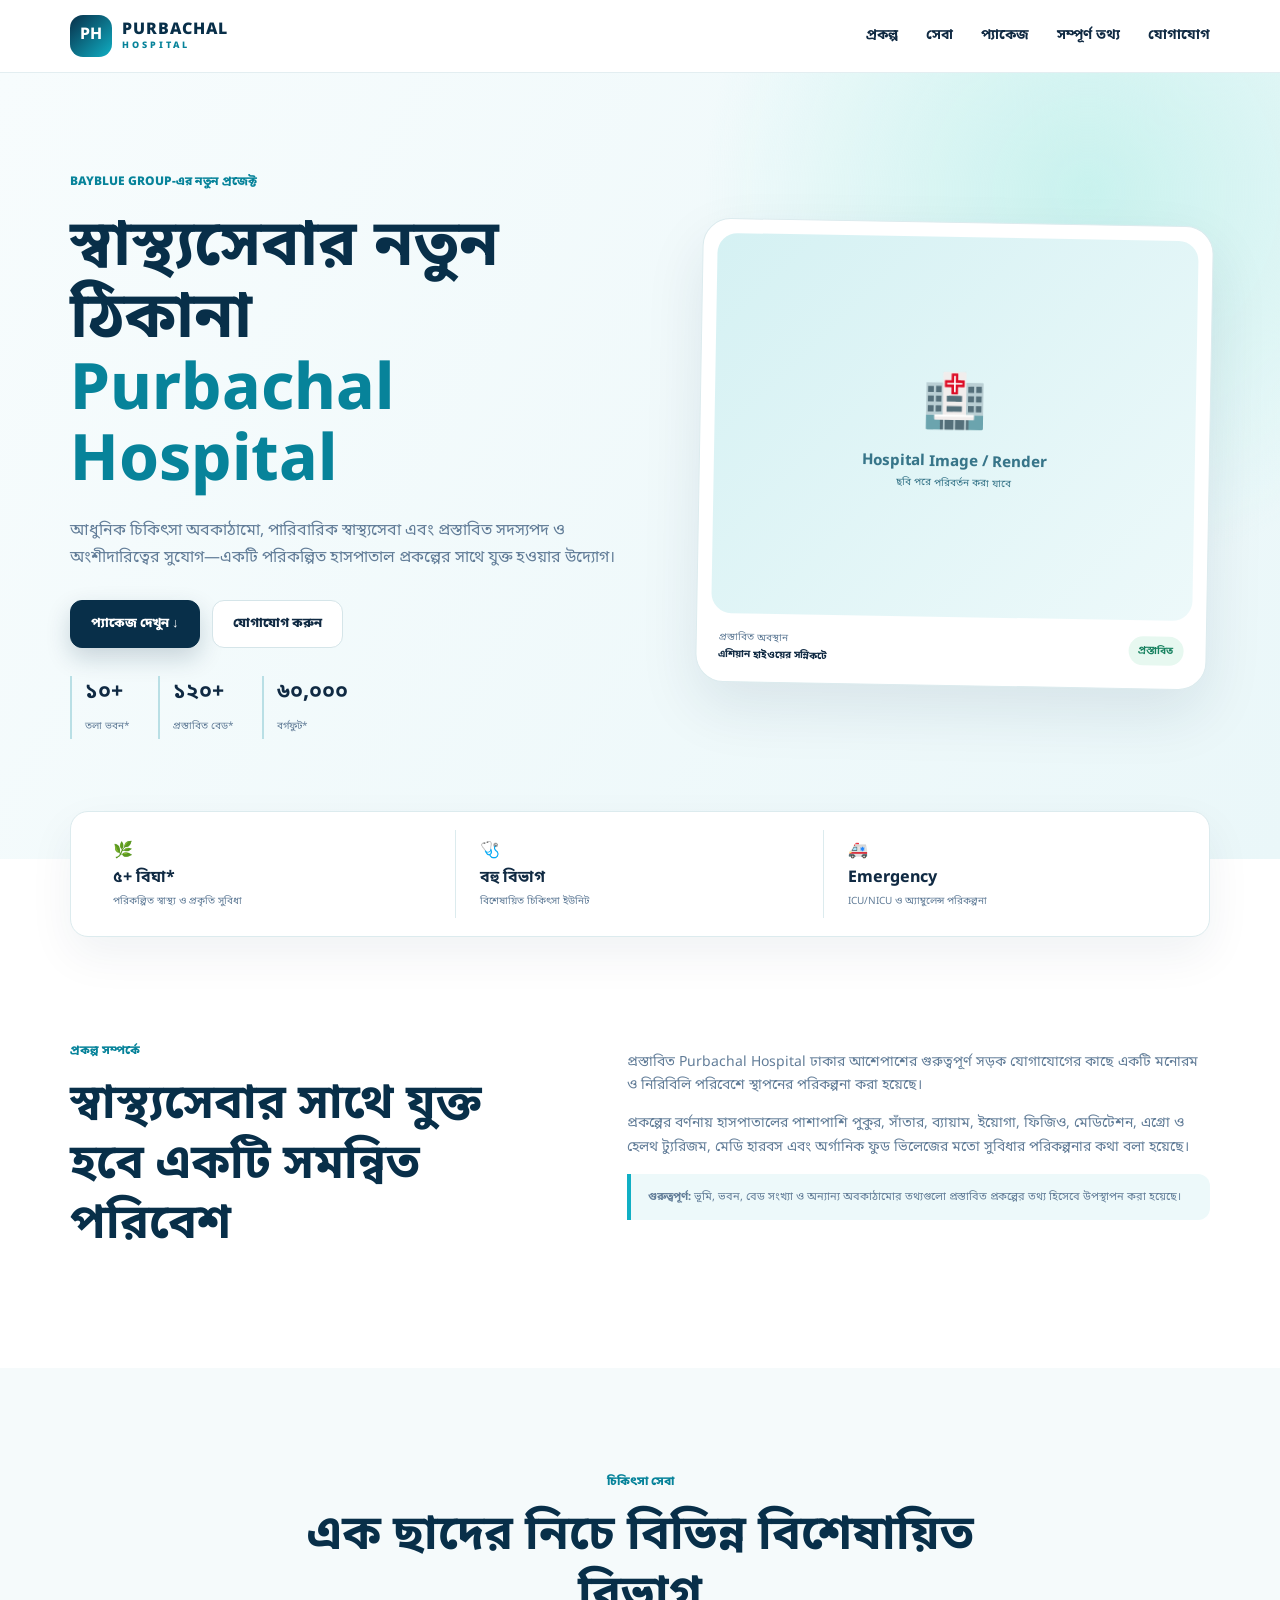
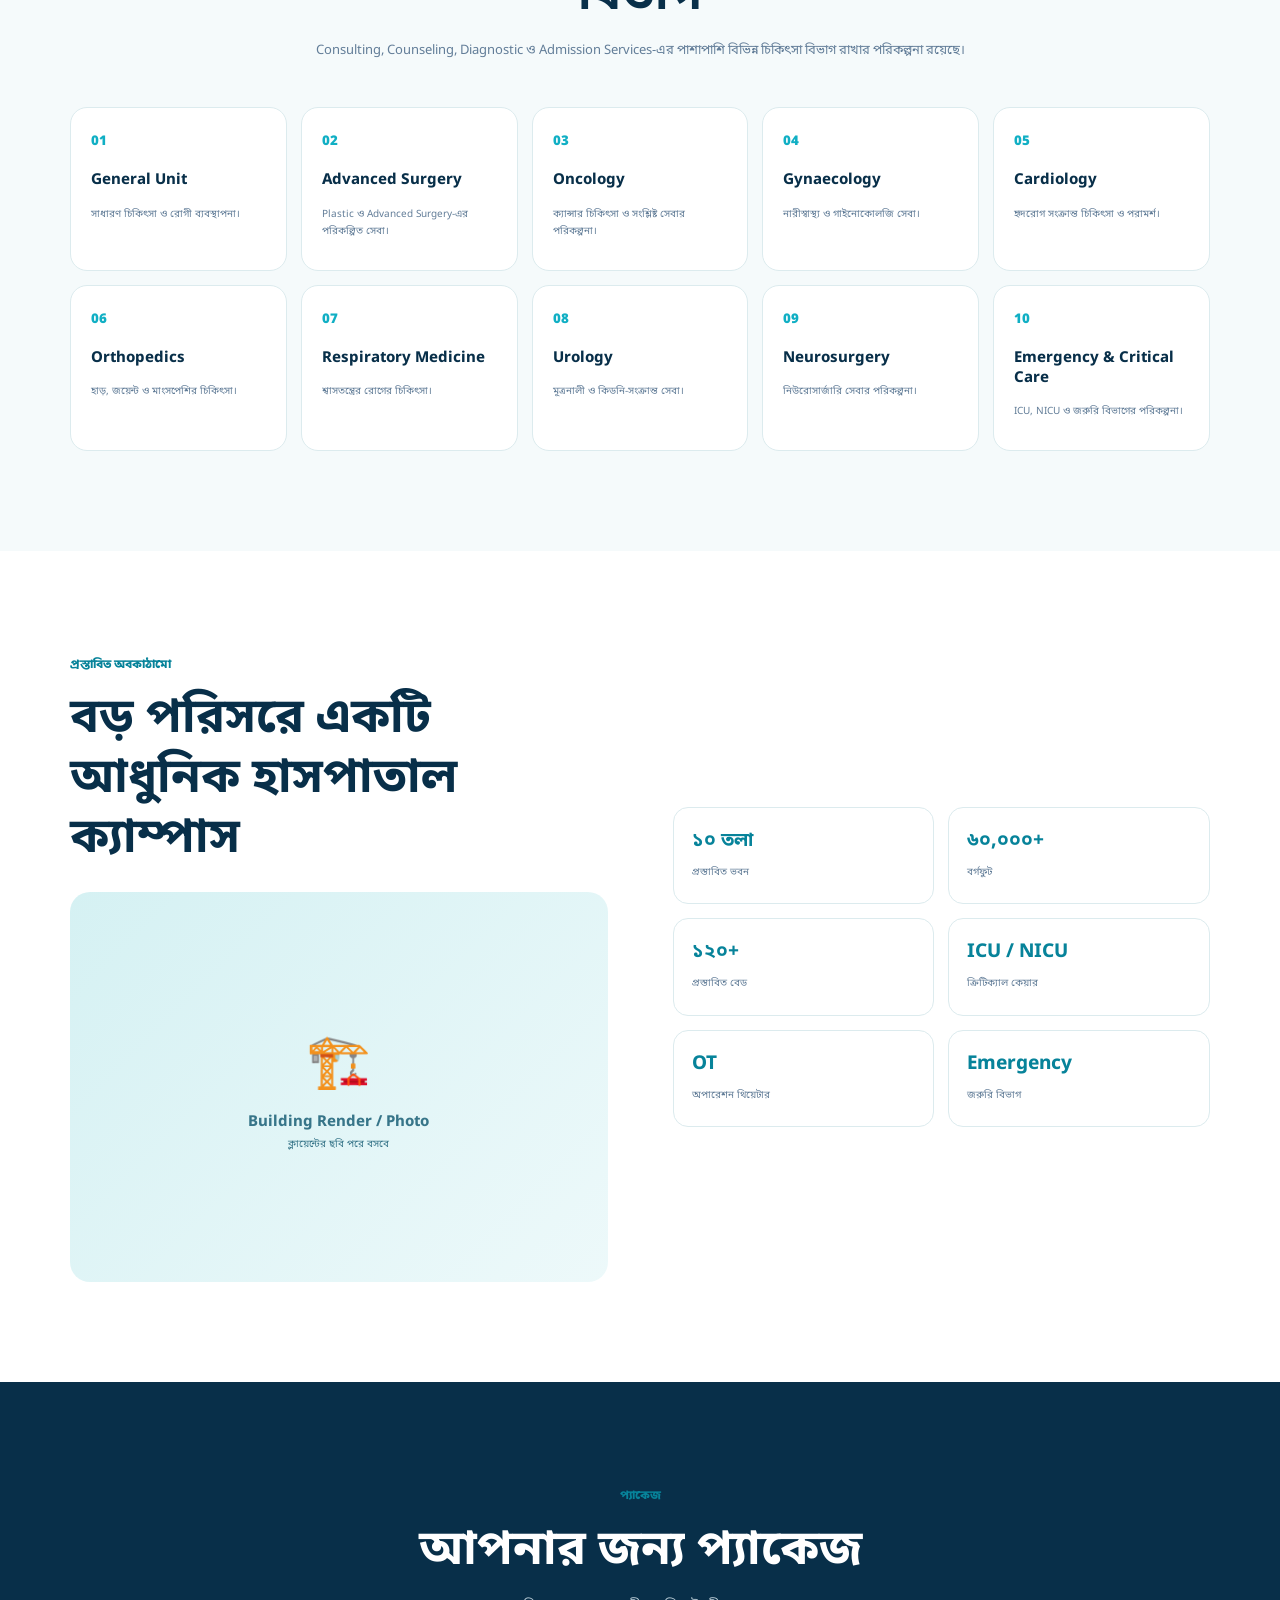
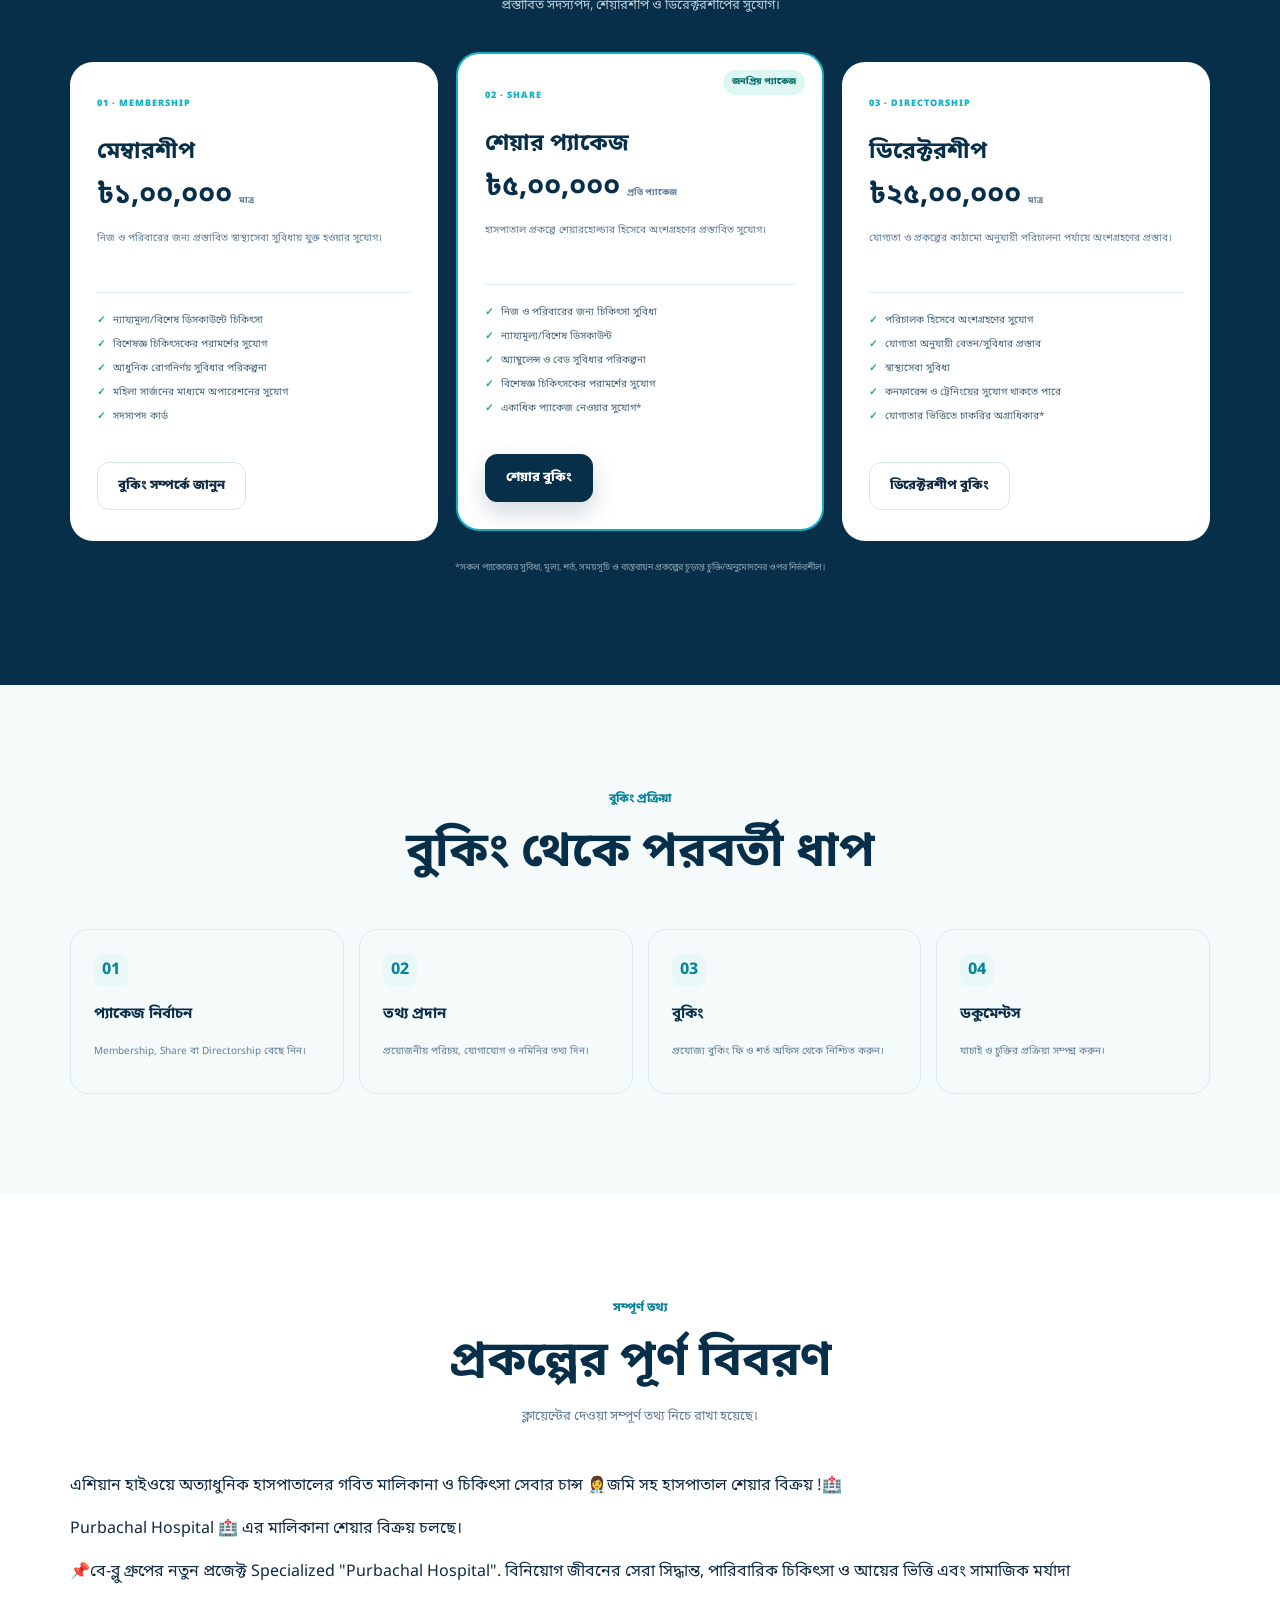
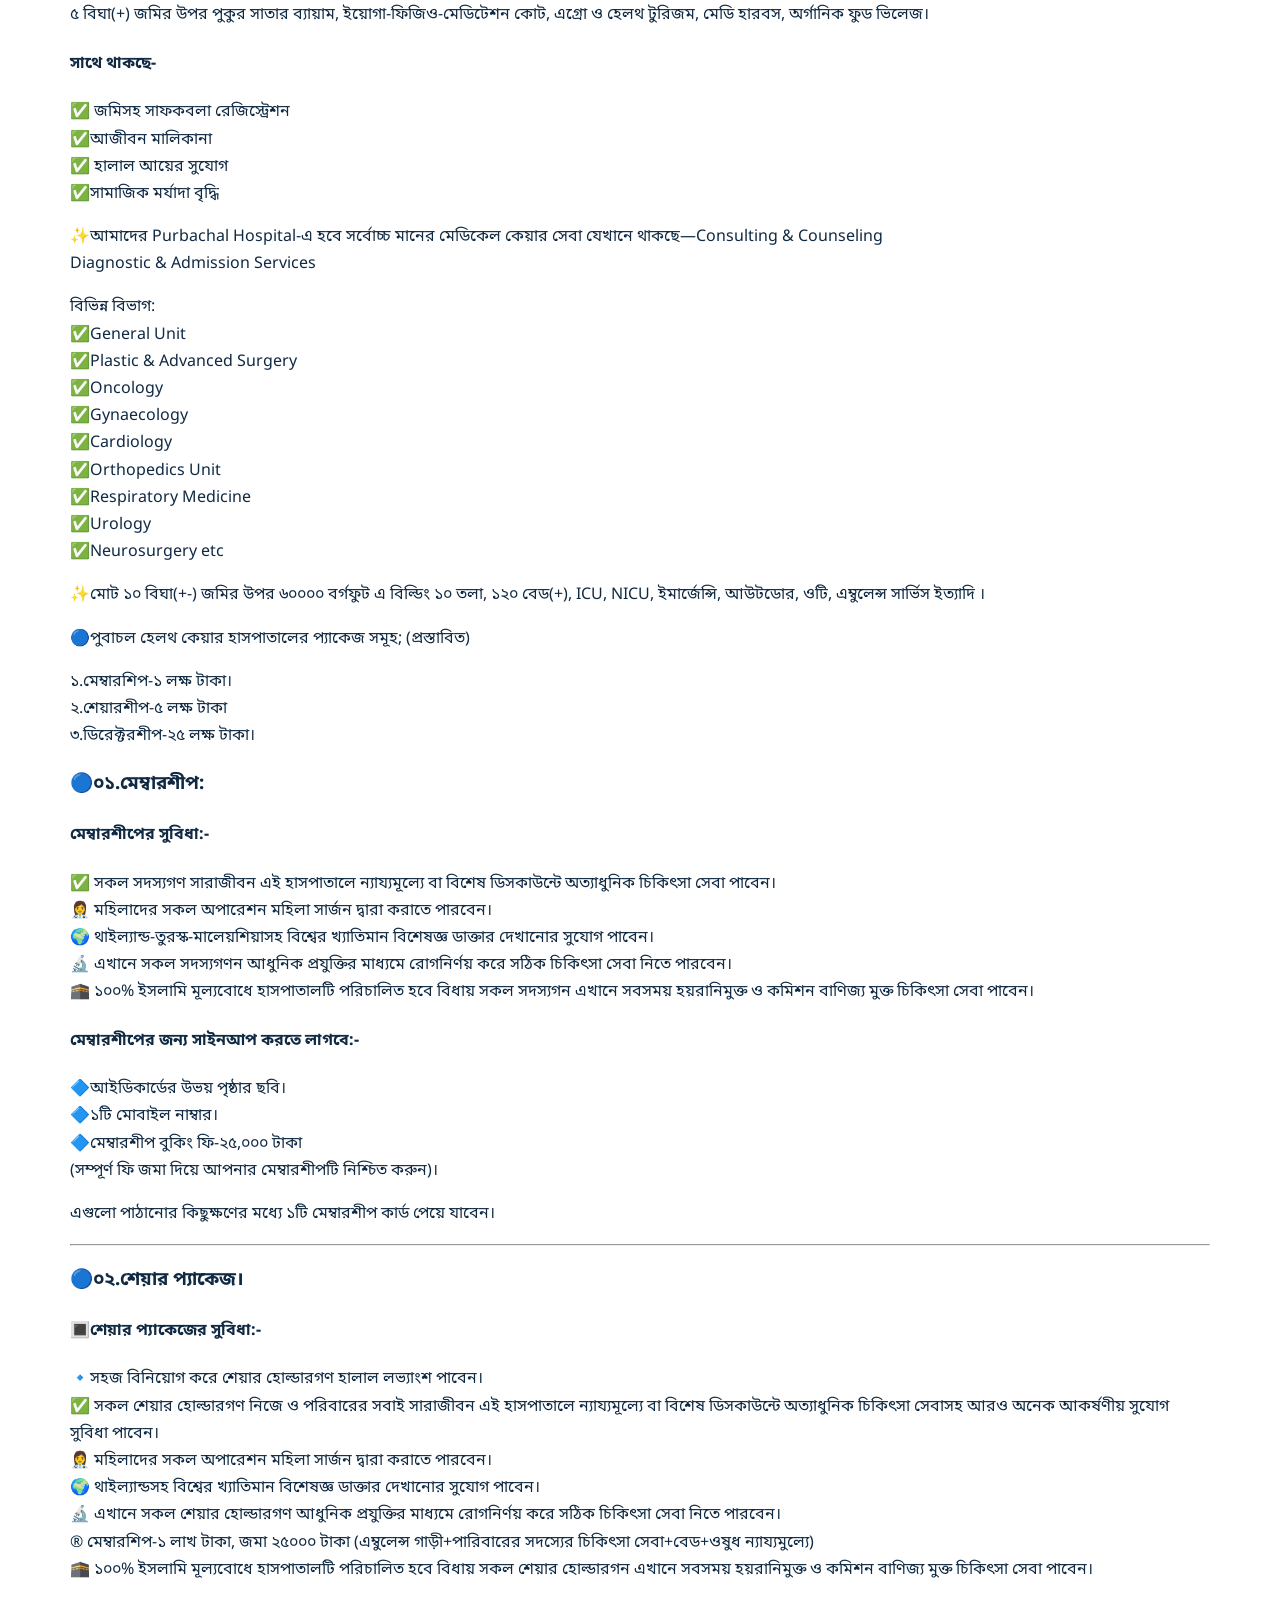
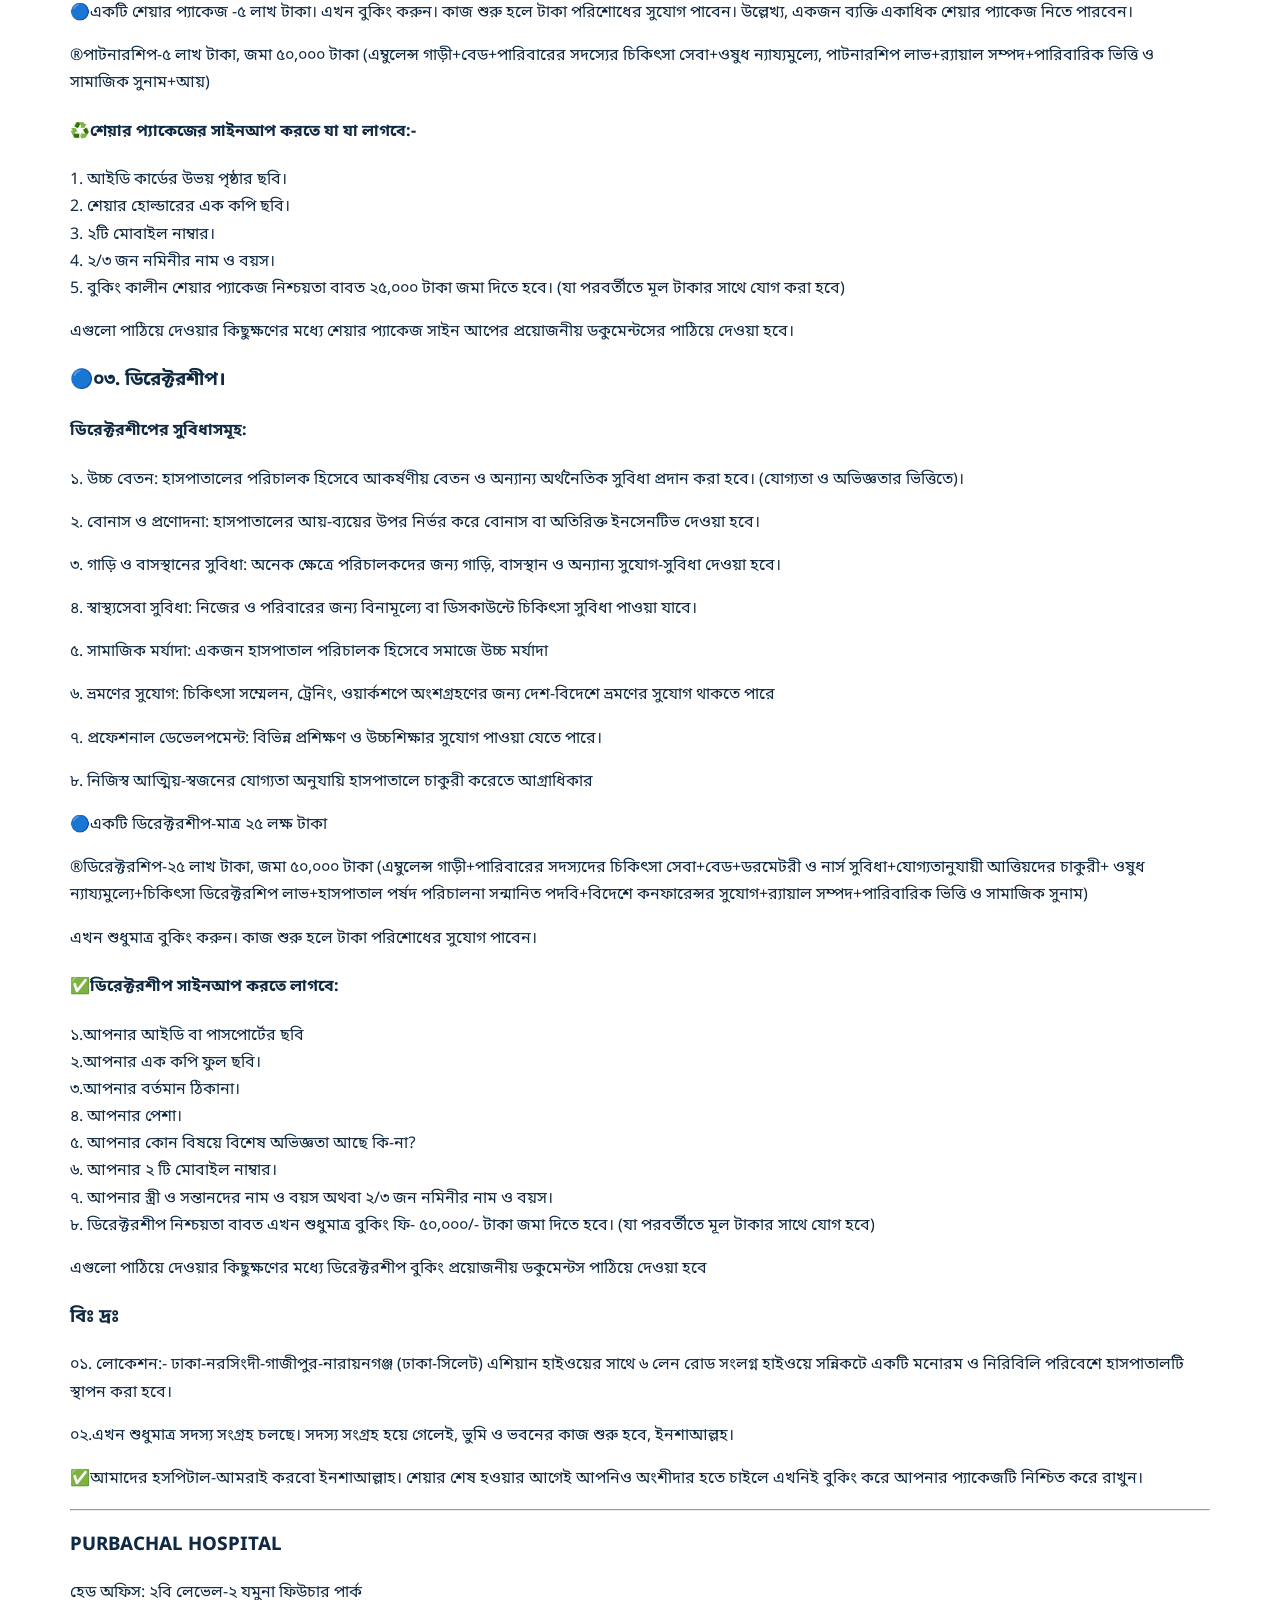
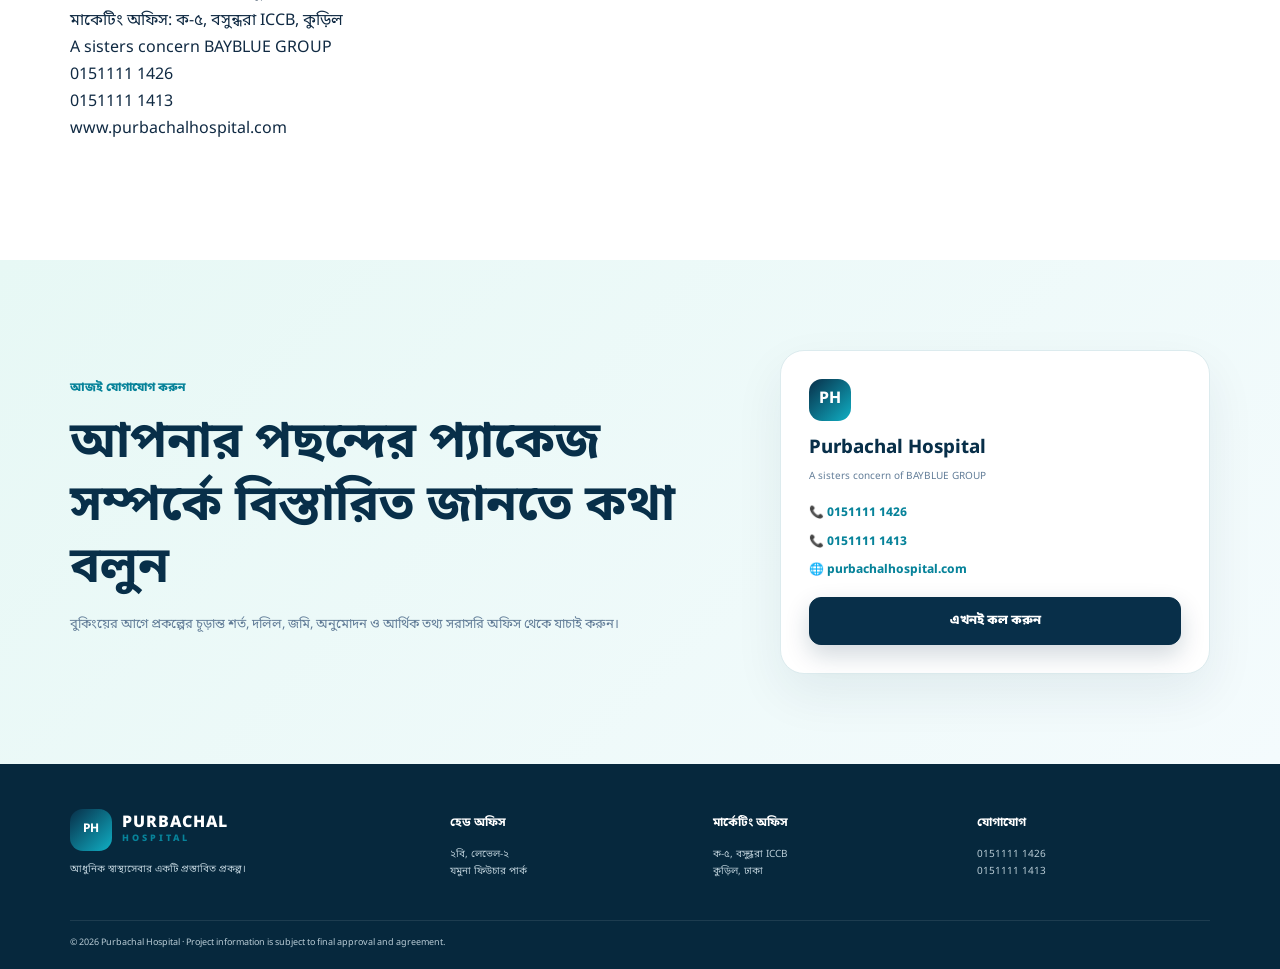
==== commit 6160879c: "Add files via upload" ====
--- a/index.html
+++ b/index.html
@@ -1,5 +1,5 @@
 <!doctype html><html lang="bn"><head><meta charset="utf-8"><meta name="viewport" content="width=device-width,initial-scale=1"><title>Purbachal Hospital</title><link rel="preconnect" href="https://fonts.googleapis.com"><link rel="preconnect" href="https://fonts.gstatic.com" crossorigin><link href="https://fonts.googleapis.com/css2?family=Noto+Sans+Bengali:wght@400;500;600;700;800&display=swap" rel="stylesheet"><link rel="stylesheet" href="style.css"></head><body>
-<header><div class="wrap nav"><a class="logo" href="#home"><b>PH</b><span>PURBACHAL<small>HOSPITAL</small></span></a><button id="menu">☰</button><nav id="nav"><a href="#about">প্রকল্প</a><a href="#services">সেবা</a><a href="#packages">প্যাকেজ</a><a href="#contact">যোগাযোগ</a></nav></div></header>
+<header><div class="wrap nav"><a class="logo" href="#home"><b>PH</b><span>PURBACHAL<small>HOSPITAL</small></span></a><button id="menu">☰</button><nav id="nav"><a href="#about">প্রকল্প</a><a href="#services">সেবা</a><a href="#packages">প্যাকেজ</a><a href="#details">সম্পূর্ণ তথ্য</a><a href="#contact">যোগাযোগ</a></nav></div></header>
 <main id="home"><section class="hero"><div class="wrap hero-grid"><div><em>BAYBLUE GROUP-এর নতুন প্রজেক্ট</em><h1>স্বাস্থ্যসেবার নতুন ঠিকানা<br><span>Purbachal Hospital</span></h1><p>আধুনিক চিকিৎসা অবকাঠামো, পারিবারিক স্বাস্থ্যসেবা এবং প্রস্তাবিত সদস্যপদ ও অংশীদারিত্বের সুযোগ—একটি পরিকল্পিত হাসপাতাল প্রকল্পের সাথে যুক্ত হওয়ার উদ্যোগ।</p><div class="actions"><a class="btn primary" href="#packages">প্যাকেজ দেখুন ↓</a><a class="btn" href="#contact">যোগাযোগ করুন</a></div><div class="numbers"><div><b>১০+</b><small>তলা ভবন*</small></div><div><b>১২০+</b><small>প্রস্তাবিত বেড*</small></div><div><b>৬০,০০০</b><small>বর্গফুট*</small></div></div></div><div class="mock"><div class="placeholder">🏥<b>Hospital Image / Render</b><small>ছবি পরে পরিবর্তন করা যাবে</small></div><div class="mock-foot"><span>প্রস্তাবিত অবস্থান<br><b>এশিয়ান হাইওয়ের সন্নিকটে</b></span><strong>প্রস্তাবিত</strong></div></div></div></section>
 <section class="quick"><div class="wrap quick-grid"><div>🌿 <b>৫+ বিঘা*</b><small>পরিকল্পিত স্বাস্থ্য ও প্রকৃতি সুবিধা</small></div><div>🩺 <b>বহু বিভাগ</b><small>বিশেষায়িত চিকিৎসা ইউনিট</small></div><div>🚑 <b>Emergency</b><small>ICU/NICU ও অ্যাম্বুলেন্স পরিকল্পনা</small></div></div></section>
 <section class="section" id="about"><div class="wrap split"><div><em>প্রকল্প সম্পর্কে</em><h2>স্বাস্থ্যসেবার সাথে যুক্ত হবে একটি সমন্বিত পরিবেশ</h2></div><div class="copy"><p>প্রস্তাবিত Purbachal Hospital ঢাকার আশেপাশের গুরুত্বপূর্ণ সড়ক যোগাযোগের কাছে একটি মনোরম ও নিরিবিলি পরিবেশে স্থাপনের পরিকল্পনা করা হয়েছে।</p><p>প্রকল্পের বর্ণনায় হাসপাতালের পাশাপাশি পুকুর, সাঁতার, ব্যায়াম, ইয়োগা, ফিজিও, মেডিটেশন, এগ্রো ও হেলথ ট্যুরিজম, মেডি হারবস এবং অর্গানিক ফুড ভিলেজের মতো সুবিধার পরিকল্পনার কথা বলা হয়েছে।</p><div class="note"><b>গুরুত্বপূর্ণ:</b> ভূমি, ভবন, বেড সংখ্যা ও অন্যান্য অবকাঠামোর তথ্যগুলো প্রস্তাবিত প্রকল্পের তথ্য হিসেবে উপস্থাপন করা হয়েছে।</div></div></div></section>
@@ -7,5 +7,14 @@
 <section class="section"><div class="wrap infra"><div><em>প্রস্তাবিত অবকাঠামো</em><h2>বড় পরিসরে একটি আধুনিক হাসপাতাল ক্যাম্পাস</h2><div class="placeholder tall">🏗️<b>Building Render / Photo</b><small>ক্লায়েন্টের ছবি পরে বসবে</small></div></div><div class="infra-list"><div><b>১০ তলা</b><span>প্রস্তাবিত ভবন</span></div><div><b>৬০,০০০+</b><span>বর্গফুট</span></div><div><b>১২০+</b><span>প্রস্তাবিত বেড</span></div><div><b>ICU / NICU</b><span>ক্রিটিক্যাল কেয়ার</span></div><div><b>OT</b><span>অপারেশন থিয়েটার</span></div><div><b>Emergency</b><span>জরুরি বিভাগ</span></div></div></div></section>
 <section class="section dark" id="packages"><div class="wrap"><div class="heading light"><em>প্যাকেজ</em><h2>আপনার জন্য প্যাকেজ</h2><p>প্রস্তাবিত সদস্যপদ, শেয়ারশীপ ও ডিরেক্টরশীপের সুযোগ।</p></div><div class="packages"><article><label>01 · MEMBERSHIP</label><h3>মেম্বারশীপ</h3><strong>৳১,০০,০০০ <small>মাত্র</small></strong><p>নিজ ও পরিবারের জন্য প্রস্তাবিত স্বাস্থ্যসেবা সুবিধায় যুক্ত হওয়ার সুযোগ।</p><ul><li>ন্যায্যমূল্য/বিশেষ ডিসকাউন্টে চিকিৎসা</li><li>বিশেষজ্ঞ চিকিৎসকের পরামর্শের সুযোগ</li><li>আধুনিক রোগনির্ণয় সুবিধার পরিকল্পনা</li><li>মহিলা সার্জনের মাধ্যমে অপারেশনের সুযোগ</li><li>সদস্যপদ কার্ড</li></ul><a class="btn" href="#contact">বুকিং সম্পর্কে জানুন</a></article><article class="featured"><i>জনপ্রিয় প্যাকেজ</i><label>02 · SHARE</label><h3>শেয়ার প্যাকেজ</h3><strong>৳৫,০০,০০০ <small>প্রতি প্যাকেজ</small></strong><p>হাসপাতাল প্রকল্পে শেয়ারহোল্ডার হিসেবে অংশগ্রহণের প্রস্তাবিত সুযোগ।</p><ul><li>নিজ ও পরিবারের জন্য চিকিৎসা সুবিধা</li><li>ন্যায্যমূল্য/বিশেষ ডিসকাউন্ট</li><li>অ্যাম্বুলেন্স ও বেড সুবিধার পরিকল্পনা</li><li>বিশেষজ্ঞ চিকিৎসকের পরামর্শের সুযোগ</li><li>একাধিক প্যাকেজ নেওয়ার সুযোগ*</li></ul><a class="btn primary" href="#contact">শেয়ার বুকিং</a></article><article><label>03 · DIRECTORSHIP</label><h3>ডিরেক্টরশীপ</h3><strong>৳২৫,০০,০০০ <small>মাত্র</small></strong><p>যোগ্যতা ও প্রকল্পের কাঠামো অনুযায়ী পরিচালনা পর্যায়ে অংশগ্রহণের প্রস্তাব।</p><ul><li>পরিচালক হিসেবে অংশগ্রহণের সুযোগ</li><li>যোগ্যতা অনুযায়ী বেতন/সুবিধার প্রস্তাব</li><li>স্বাস্থ্যসেবা সুবিধা</li><li>কনফারেন্স ও ট্রেনিংয়ের সুযোগ থাকতে পারে</li><li>যোগ্যতার ভিত্তিতে চাকরির অগ্রাধিকার*</li></ul><a class="btn" href="#contact">ডিরেক্টরশীপ বুকিং</a></article></div><p class="disclaimer">*সকল প্যাকেজের সুবিধা, মূল্য, শর্ত, সময়সূচি ও বাস্তবায়ন প্রকল্পের চূড়ান্ত চুক্তি/অনুমোদনের ওপর নির্ভরশীল।</p></div></section>
 <section class="section soft"><div class="wrap"><div class="heading"><em>বুকিং প্রক্রিয়া</em><h2>বুকিং থেকে পরবর্তী ধাপ</h2></div><div class="steps"><div><b>01</b><h3>প্যাকেজ নির্বাচন</h3><p>Membership, Share বা Directorship বেছে নিন।</p></div><div><b>02</b><h3>তথ্য প্রদান</h3><p>প্রয়োজনীয় পরিচয়, যোগাযোগ ও নমিনির তথ্য দিন।</p></div><div><b>03</b><h3>বুকিং</h3><p>প্রযোজ্য বুকিং ফি ও শর্ত অফিস থেকে নিশ্চিত করুন।</p></div><div><b>04</b><h3>ডকুমেন্টস</h3><p>যাচাই ও চুক্তির প্রক্রিয়া সম্পন্ন করুন।</p></div></div></div></section>
+<section class="section full-details" id="details"><div class="wrap"><div class="heading"><em>সম্পূর্ণ তথ্য</em><h2>প্রকল্পের পূর্ণ বিবরণ</h2><p>ক্লায়েন্টের দেওয়া সম্পূর্ণ তথ্য নিচে রাখা হয়েছে।</p></div>
+<div class="detail-card"><p>এশিয়ান হাইওয়ে অত্যাধুনিক হাসপাতালের গবিত মালিকানা ও চিকিৎসা সেবার চান্স 👩‍⚕️জমি সহ হাসপাতাল শেয়ার বিক্রয় !🏥</p><p>Purbachal Hospital 🏥 এর মালিকানা শেয়ার বিক্রয় চলছে।</p><p>📌বে-ব্লু গ্রুপের নতুন প্রজেক্ট Specialized "Purbachal Hospital". বিনিয়োগ জীবনের সেরা সিদ্ধান্ত, পারিবারিক চিকিৎসা ও আয়ের ভিত্তি এবং সামাজিক মর্যাদা</p><p>৫ বিঘা(+) জমির উপর পুকুর সাতার ব্যায়াম, ইয়োগা-ফিজিও-মেডিটেশন কোট, এগ্রো ও হেলথ টুরিজম, মেডি হারবস, অর্গানিক ফুড ভিলেজ।</p><h4>সাথে থাকছে-</h4><p>✅ জমিসহ সাফকবলা রেজিস্ট্রেশন<br>✅আজীবন মালিকানা<br>✅ হালাল আয়ের সুযোগ<br>✅সামাজিক মর্যাদা বৃদ্ধি</p></div>
+<div class="detail-card"><p>✨আমাদের Purbachal Hospital-এ হবে সর্বোচ্চ মানের মেডিকেল কেয়ার সেবা যেখানে থাকছে—Consulting &amp; Counseling<br>Diagnostic &amp; Admission Services</p><p>বিভিন্ন বিভাগ:<br> ✅General Unit<br> ✅Plastic &amp; Advanced Surgery<br> ✅Oncology<br> ✅Gynaecology<br> ✅Cardiology<br> ✅Orthopedics Unit<br> ✅Respiratory Medicine<br> ✅Urology<br> ✅Neurosurgery etc</p><p>✨মোট ১০ বিঘা(+-) জমির উপর ৬০০০০ বর্গফুট এ বিল্ডিং ১০ তলা, ১২০ বেড(+), ICU, NICU, ইমার্জেন্সি, আউটডোর, ওটি, এম্বুলেন্স সার্ভিস ইত্যাদি ।</p></div>
+<div class="detail-card"><p>🔵পুবাচল হেলথ কেয়ার হাসপাতালের প্যাকেজ সমূহ; (প্রস্তাবিত)</p><p>১.মেম্বারশিপ-১ লক্ষ টাকা।<br>২.শেয়ারশীপ-৫ লক্ষ টাকা<br>৩.ডিরেক্টরশীপ-২৫ লক্ষ টাকা।</p></div>
+<div class="detail-card"><h3>🔵০১.মেম্বারশীপ:</h3><h4>মেম্বারশীপের সুবিধা:-</h4><p>✅ সকল সদস্যগণ সারাজীবন এই হাসপাতালে ন্যায্যমূল্যে বা বিশেষ ডিসকাউন্টে অত্যাধুনিক চিকিৎসা সেবা পাবেন।<br>👩‍⚕️ মহিলাদের সকল অপারেশন মহিলা সার্জন দ্বারা করাতে পারবেন।<br>🌍 থাইল্যান্ড-তুরস্ক-মালেয়শিয়াসহ বিশ্বের খ্যাতিমান বিশেষজ্ঞ ডাক্তার দেখানোর সুযোগ পাবেন।<br>🔬 এখানে সকল সদস্যগণন আধুনিক প্রযুক্তির মাধ্যমে রোগনির্ণয় করে সঠিক চিকিৎসা সেবা নিতে পারবেন।<br>🕋 ১০০% ইসলামি মূল্যবোধে হাসপাতালটি পরিচালিত হবে বিধায় সকল সদস্যগন এখানে সবসময় হয়রানিমুক্ত ও কমিশন বাণিজ্য মুক্ত চিকিৎসা সেবা পাবেন।</p><h4>মেম্বারশীপের জন্য সাইনআপ করতে লাগবে:-</h4><p>🔷আইডিকার্ডের উভয় পৃষ্ঠার ছবি।<br>🔷১টি মোবাইল নাম্বার।<br>🔷মেম্বারশীপ বুকিং ফি-২৫,০০০ টাকা<br>(সম্পূর্ণ ফি জমা দিয়ে আপনার মেম্বারশীপটি নিশ্চিত করুন)।</p><p>এগুলো পাঠানোর কিছুক্ষণের মধ্যে ১টি মেম্বারশীপ কার্ড পেয়ে যাবেন।</p><hr><h3>🔵০২.শেয়ার প্যাকেজ।</h3><h4>🔳শেয়ার প্যাকেজের সুবিধা:-</h4><p>🔹সহজ বিনিয়োগ করে শেয়ার হোল্ডারগণ হালাল লভ্যাংশ পাবেন।<br>✅ সকল শেয়ার হোল্ডারগণ নিজে ও পরিবারের সবাই সারাজীবন এই হাসপাতালে ন্যায্যমূল্যে বা বিশেষ ডিসকাউন্টে অত্যাধুনিক চিকিৎসা সেবাসহ আরও অনেক আকর্ষণীয় সুযোগ সুবিধা পাবেন।<br>👩‍⚕️ মহিলাদের সকল অপারেশন মহিলা সার্জন দ্বারা করাতে পারবেন।<br>🌍 থাইল্যান্ডসহ বিশ্বের খ্যাতিমান বিশেষজ্ঞ ডাক্তার দেখানোর সুযোগ পাবেন।<br>🔬 এখানে সকল শেয়ার হোল্ডারগণ আধুনিক প্রযুক্তির মাধ্যমে রোগনির্ণয় করে সঠিক চিকিৎসা সেবা নিতে পারবেন।<br>® মেম্বারশিপ-১ লাখ টাকা, জমা ২৫০০০ টাকা (এম্বুলেন্স গাড়ী+পারিবারের সদস্যের চিকিৎসা সেবা+বেড+ওষুধ ন্যায্যমুল্যে)<br>🕋 ১০০% ইসলামি মূল্যবোধে হাসপাতালটি পরিচালিত হবে বিধায় সকল শেয়ার হোল্ডারগন এখানে সবসময় হয়রানিমুক্ত ও কমিশন বাণিজ্য মুক্ত চিকিৎসা সেবা পাবেন।</p><p>🔵একটি শেয়ার প্যাকেজ -৫ লাখ টাকা। এখন বুকিং করুন। কাজ শুরু হলে টাকা পরিশোধের সুযোগ পাবেন। উল্লেখ্য, একজন ব্যক্তি একাধিক শেয়ার প্যাকেজ নিতে পারবেন।</p><p>®পাটনারশিপ-৫ লাখ টাকা, জমা ৫০,০০০ টাকা (এম্বুলেন্স গাড়ী+বেড+পারিবারের সদস্যের চিকিৎসা সেবা+ওষুধ ন্যায্যমুল্যে, পাটনারশিপ লাভ+র‍্যায়াল সম্পদ+পারিবারিক ভিত্তি ও সামাজিক সুনাম+আয়)</p><h4>♻️শেয়ার প্যাকেজের সাইনআপ করতে যা যা লাগবে:-</h4><p>1. আইডি কার্ডের উভয় পৃষ্ঠার ছবি।<br>2. শেয়ার হোল্ডারের এক কপি ছবি।<br>3. ২টি মোবাইল নাম্বার।<br>4. ২/৩ জন নমিনীর নাম ও বয়স।<br>5. বুকিং কালীন শেয়ার প্যাকেজ নিশ্চয়তা বাবত ২৫,০০০ টাকা জমা দিতে হবে। (যা পরবর্তীতে মূল টাকার সাথে যোগ করা হবে)</p><p>এগুলো পাঠিয়ে দেওয়ার কিছুক্ষণের মধ্যে শেয়ার প্যাকেজ সাইন আপের প্রয়োজনীয় ডকুমেন্টসের পাঠিয়ে দেওয়া হবে।</p></div>
+<div class="detail-card"><h3>🔵০৩. ডিরেক্টরশীপ।</h3><h4>ডিরেক্টরশীপের সুবিধাসমূহ:</h4><p>১. উচ্চ বেতন: হাসপাতালের পরিচালক হিসেবে আকর্ষণীয় বেতন ও অন্যান্য অর্থনৈতিক সুবিধা প্রদান করা হবে। (যোগ্যতা ও অভিজ্ঞতার ভিত্তিতে)।</p><p>২. বোনাস ও প্রণোদনা: হাসপাতালের আয়-ব্যয়ের উপর নির্ভর করে বোনাস বা অতিরিক্ত ইনসেনটিভ দেওয়া হবে।</p><p>৩. গাড়ি ও বাসস্থানের সুবিধা: অনেক ক্ষেত্রে পরিচালকদের জন্য গাড়ি, বাসস্থান ও অন্যান্য সুযোগ-সুবিধা দেওয়া হবে।</p><p>৪. স্বাস্থ্যসেবা সুবিধা: নিজের ও পরিবারের জন্য বিনামূল্যে বা ডিসকাউন্টে চিকিৎসা সুবিধা পাওয়া যাবে।</p><p>৫. সামাজিক মর্যাদা: একজন হাসপাতাল পরিচালক হিসেবে সমাজে উচ্চ মর্যাদা</p><p>৬. ভ্রমণের সুযোগ: চিকিৎসা সম্মেলন, ট্রেনিং, ওয়ার্কশপে অংশগ্রহণের জন্য দেশ-বিদেশে ভ্রমণের সুযোগ থাকতে পারে</p><p>৭. প্রফেশনাল ডেভেলপমেন্ট: বিভিন্ন প্রশিক্ষণ ও উচ্চশিক্ষার সুযোগ পাওয়া যেতে পারে।</p><p>৮. নিজিস্ব আত্মিয়-স্বজনের যোগ্যতা অনুযায়ি হাসপাতালে চাকুরী করেতে আগ্রাধিকার</p><p>🔵একটি ডিরেক্টরশীপ-মাত্র ২৫ লক্ষ টাকা</p><p>®ডিরেক্টরশিপ-২৫ লাখ টাকা, জমা ৫০,০০০ টাকা (এম্বুলেন্স গাড়ী+পারিবারের সদস্যদের চিকিৎসা সেবা+বেড+ডরমেটরী ও নার্স সুবিধা+যোগ্যতানুযায়ী আত্তিয়দের চাকুরী+ ওষুধ ন্যায্যমুল্যে+চিকিৎসা ডিরেক্টরশিপ লাভ+হাসপাতাল পর্ষদ পরিচালনা সন্মানিত পদবি+বিদেশে কনফারেন্সর সুযোগ+র‍্যায়াল সম্পদ+পারিবারিক ভিত্তি ও সামাজিক সুনাম)</p><p>এখন শুধুমাত্র বুকিং করুন। কাজ শুরু হলে টাকা পরিশোধের সুযোগ পাবেন।</p><h4>✅ডিরেক্টরশীপ সাইনআপ করতে লাগবে:</h4><p>১.আপনার আইডি বা পাসপোর্টের ছবি<br>২.আপনার এক কপি ফুল ছবি।<br>৩.আপনার বর্তমান ঠিকানা।<br>৪. আপনার পেশা।<br>৫. আপনার কোন বিষয়ে বিশেষ অভিজ্ঞতা আছে কি-না?<br>৬. আপনার ২ টি মোবাইল নাম্বার।<br>৭. আপনার স্ত্রী ও সন্তানদের নাম ও বয়স অথবা ২/৩ জন নমিনীর নাম ও বয়স।<br>৮. ডিরেক্টরশীপ নিশ্চয়তা বাবত এখন শুধুমাত্র বুকিং ফি- ৫০,০০০/- টাকা জমা দিতে হবে। (যা পরবর্তীতে মূল টাকার সাথে যোগ হবে)</p><p>এগুলো পাঠিয়ে দেওয়ার কিছুক্ষণের মধ্যে ডিরেক্টরশীপ বুকিং প্রয়োজনীয় ডকুমেন্টস পাঠিয়ে দেওয়া হবে</p></div>
+<div class="detail-card"><h3>বিঃ দ্রঃ</h3><p>০১. লোকেশন:- ঢাকা-নরসিংদী-গাজীপুর-নারায়নগঞ্জ (ঢাকা-সিলেট) এশিয়ান হাইওয়ের সাথে ৬ লেন রোড সংলগ্ন হাইওয়ে সন্নিকটে একটি মনোরম ও নিরিবিলি পরিবেশে হাসপাতালটি স্থাপন করা হবে।</p><p>০২.এখন শুধুমাত্র সদস্য সংগ্রহ চলছে। সদস্য সংগ্রহ হয়ে গেলেই, ভুমি ও ভবনের কাজ শুরু হবে, ইনশাআল্লহ।</p><p class="closing">✅আমাদের হসপিটাল-আমরাই করবো ইনশাআল্লাহ। শেয়ার শেষ হওয়ার আগেই আপনিও অংশীদার হতে চাইলে এখনিই বুকিং করে আপনার প্যাকেজটি নিশ্চিত করে রাখুন।</p><hr><h3>PURBACHAL HOSPITAL</h3><p>হেড অফিস: ২বি লেভেল-২ যমুনা ফিউচার পার্ক<br>মাকেটিং অফিস: ক-৫, বসুন্ধরা ICCB, কুড়িল<br>A sisters concern BAYBLUE GROUP<br>0151111 1426<br>0151111 1413<br>www.purbachalhospital.com</p></div>
+</div></section>
+
 <section class="cta" id="contact"><div class="wrap contact-grid"><div><em>আজই যোগাযোগ করুন</em><h2>আপনার পছন্দের প্যাকেজ সম্পর্কে বিস্তারিত জানতে কথা বলুন</h2><p>বুকিংয়ের আগে প্রকল্পের চূড়ান্ত শর্ত, দলিল, জমি, অনুমোদন ও আর্থিক তথ্য সরাসরি অফিস থেকে যাচাই করুন।</p></div><div class="contact-card"><b class="contact-logo">PH</b><h3>Purbachal Hospital</h3><p>A sisters concern of BAYBLUE GROUP</p><a href="tel:01511111426">📞 0151111 1426</a><a href="tel:01511111413">📞 0151111 1413</a><a href="https://www.purbachalhospital.com" target="_blank">🌐 purbachalhospital.com</a><a class="btn primary full" href="tel:01511111426">এখনই কল করুন</a></div></div></section></main>
 <footer><div class="wrap foot"><div><a class="logo"><b>PH</b><span>PURBACHAL<small>HOSPITAL</small></span></a><p>আধুনিক স্বাস্থ্যসেবার একটি প্রস্তাবিত প্রকল্প।</p></div><div><b>হেড অফিস</b><p>২বি, লেভেল-২<br>যমুনা ফিউচার পার্ক</p></div><div><b>মার্কেটিং অফিস</b><p>ক-৫, বসুন্ধরা ICCB<br>কুড়িল, ঢাকা</p></div><div><b>যোগাযোগ</b><p>0151111 1426<br>0151111 1413</p></div></div><div class="wrap bottom">© 2026 Purbachal Hospital · Project information is subject to final approval and agreement.</div></footer><script src="script.js"></script></body></html>
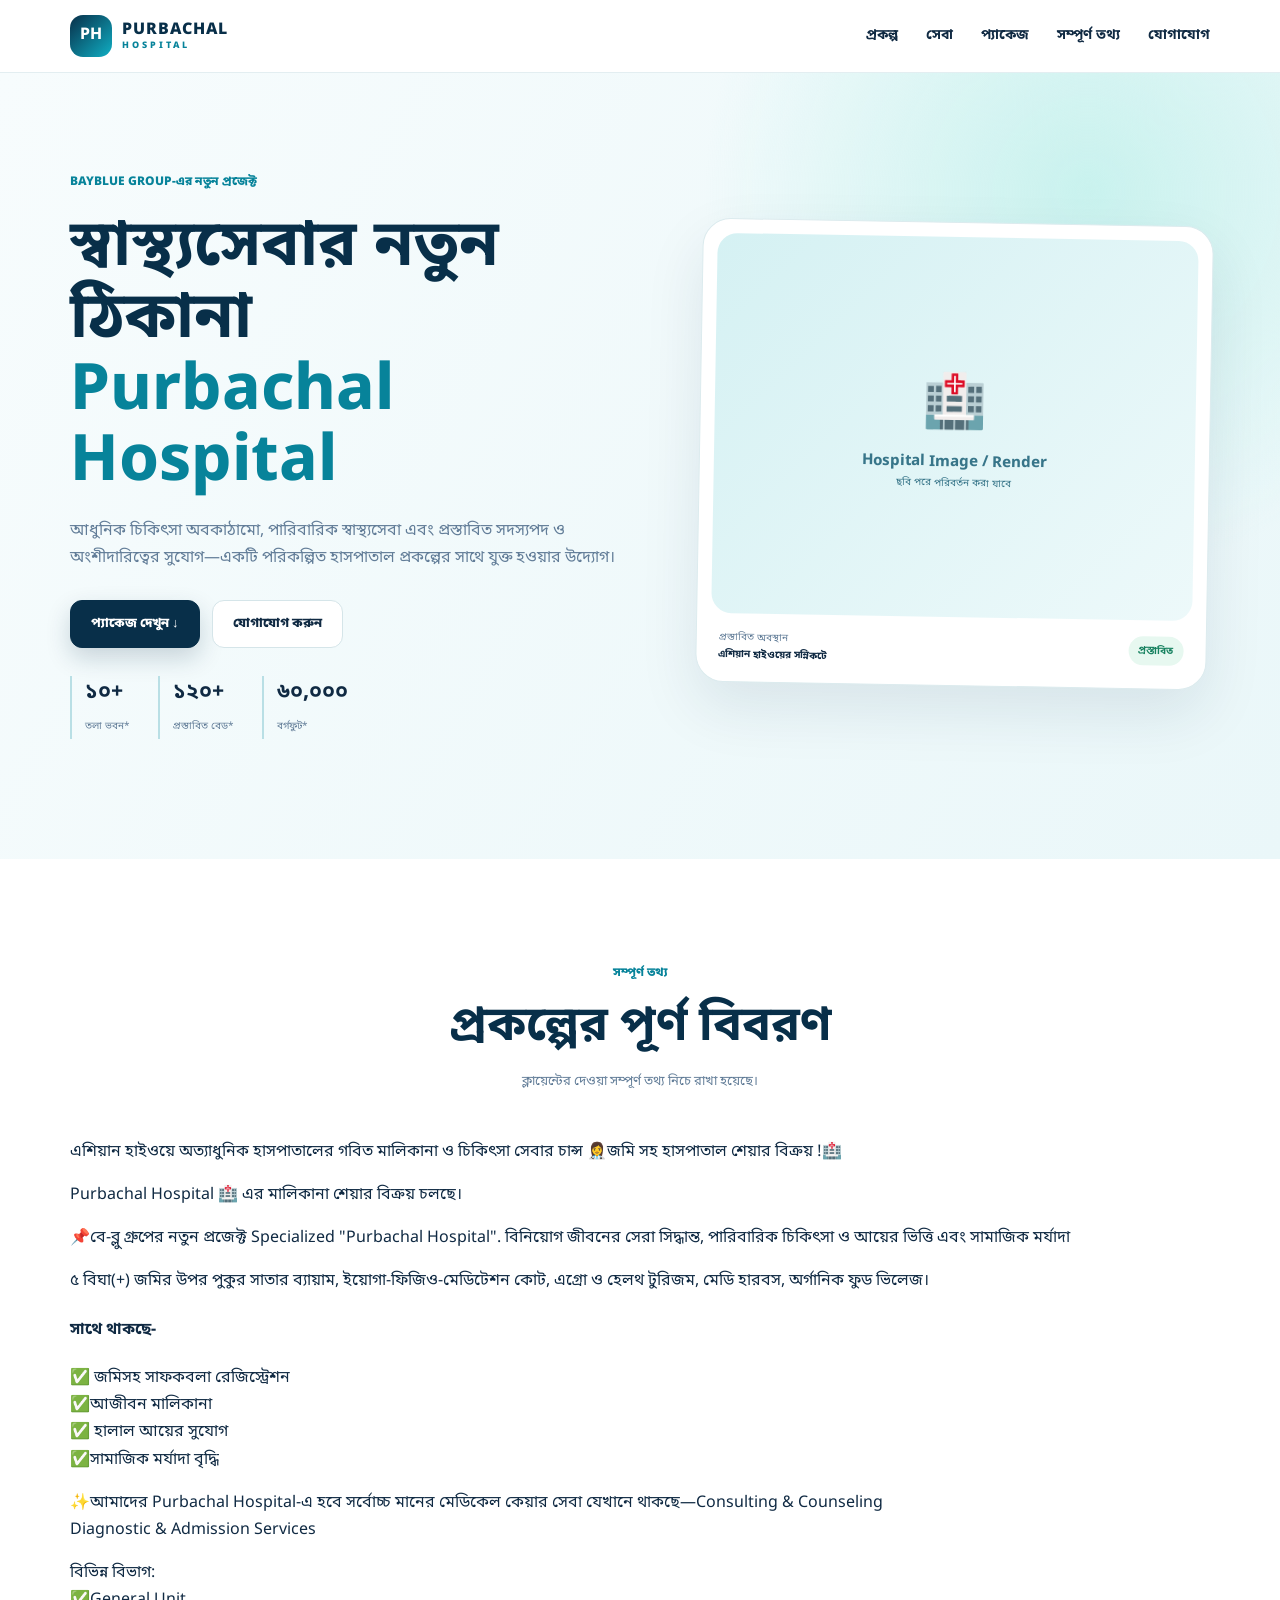
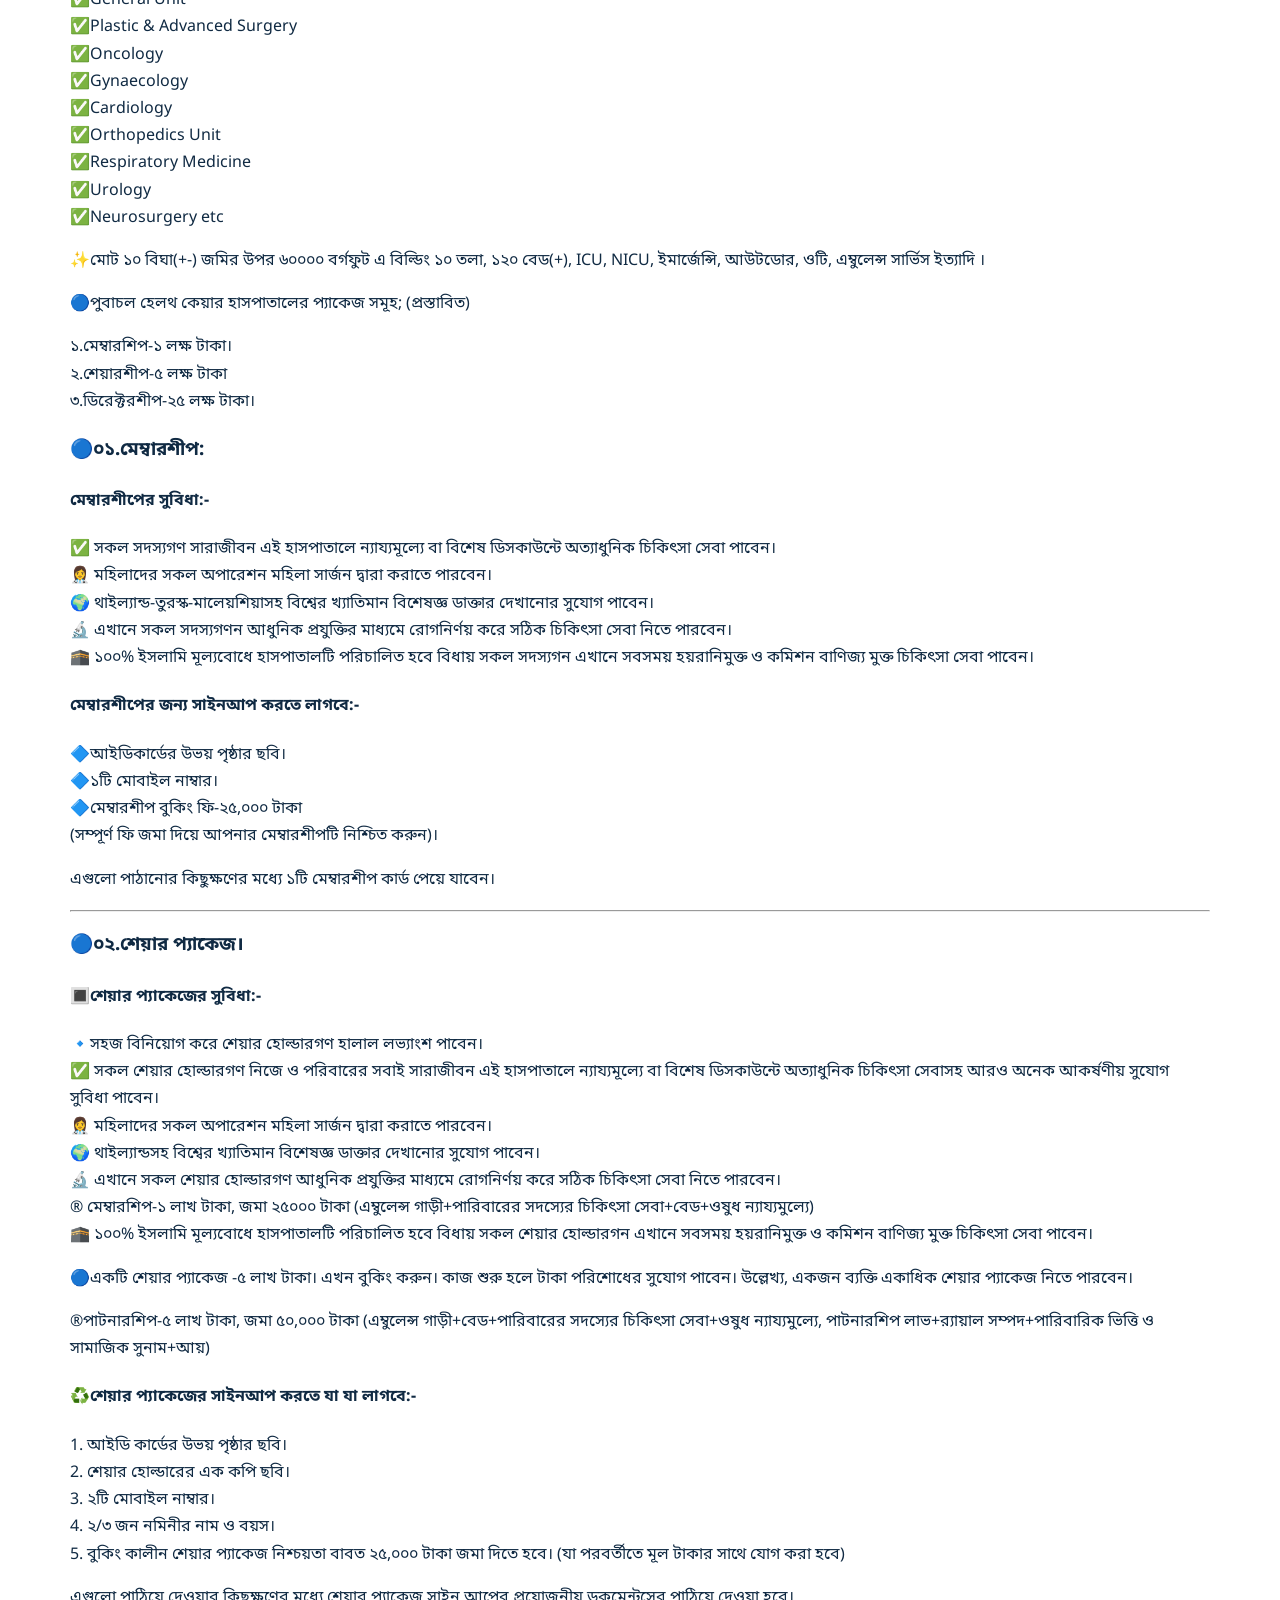
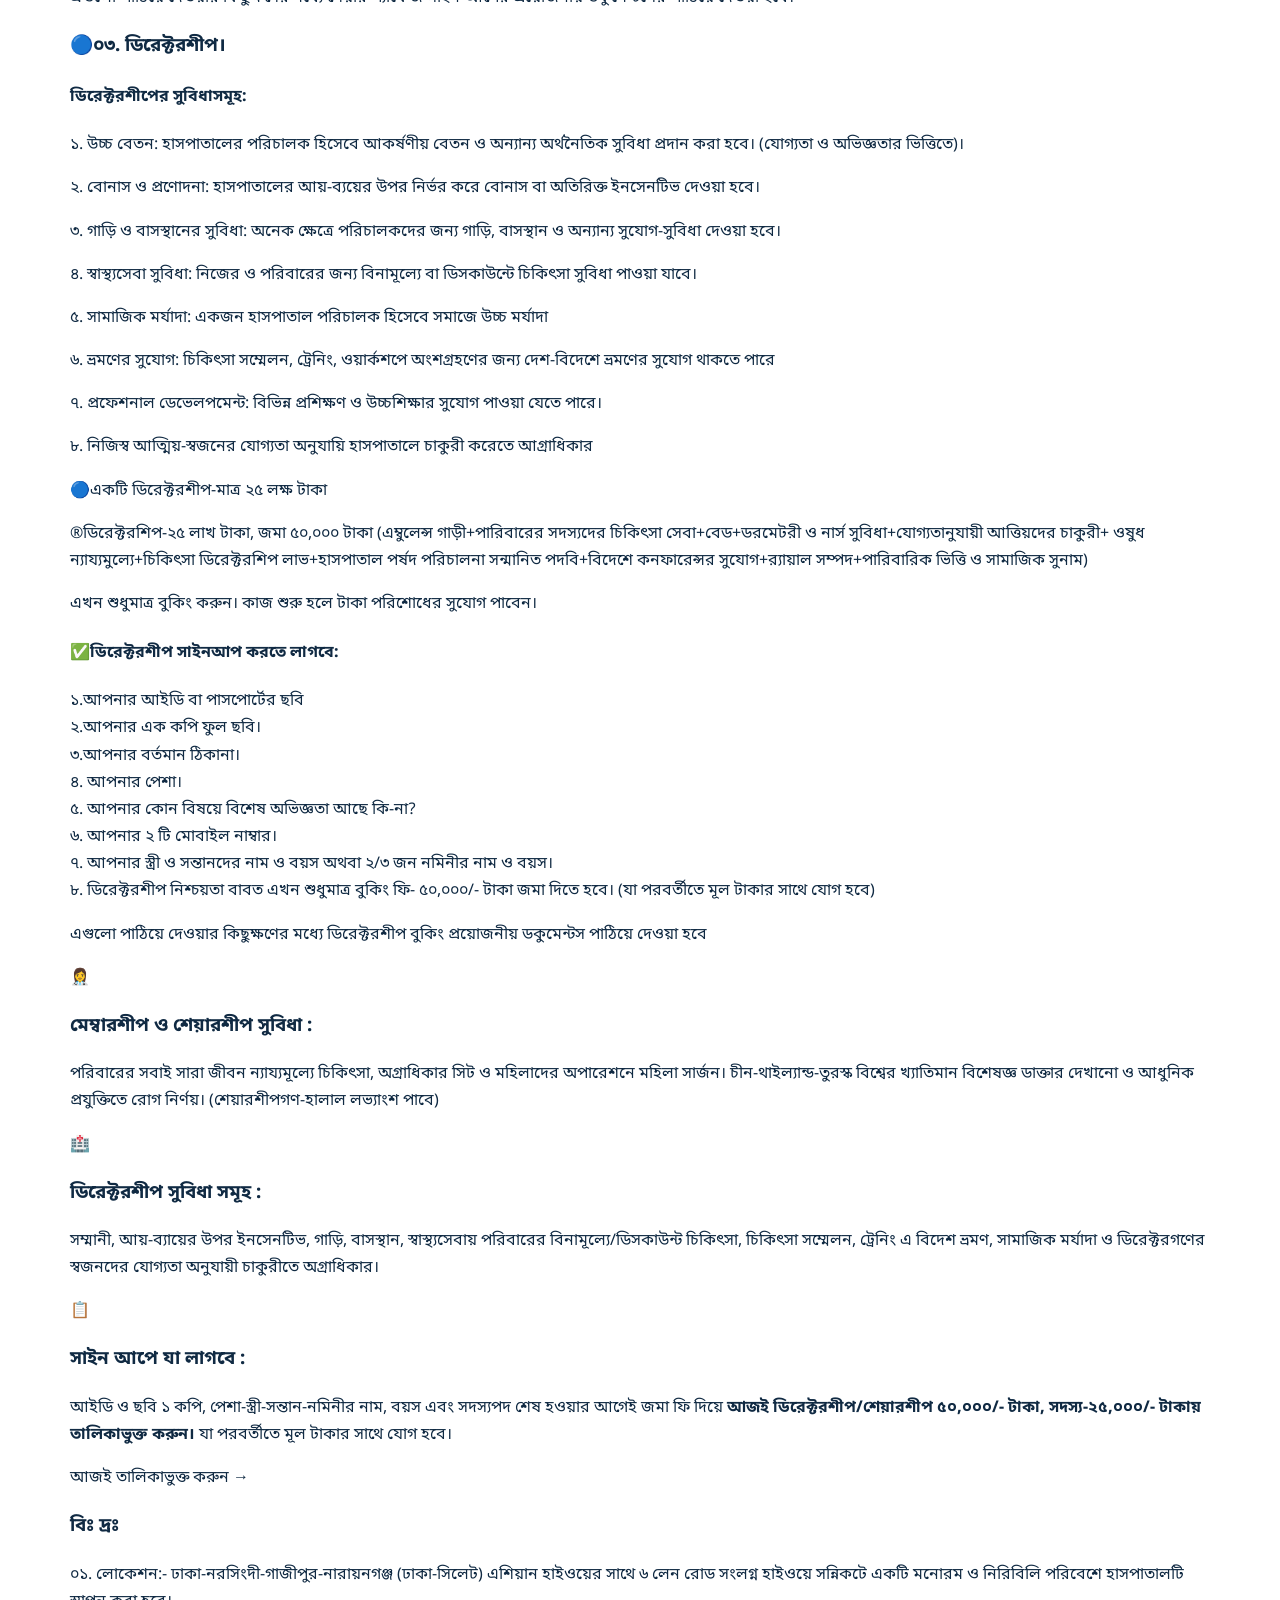
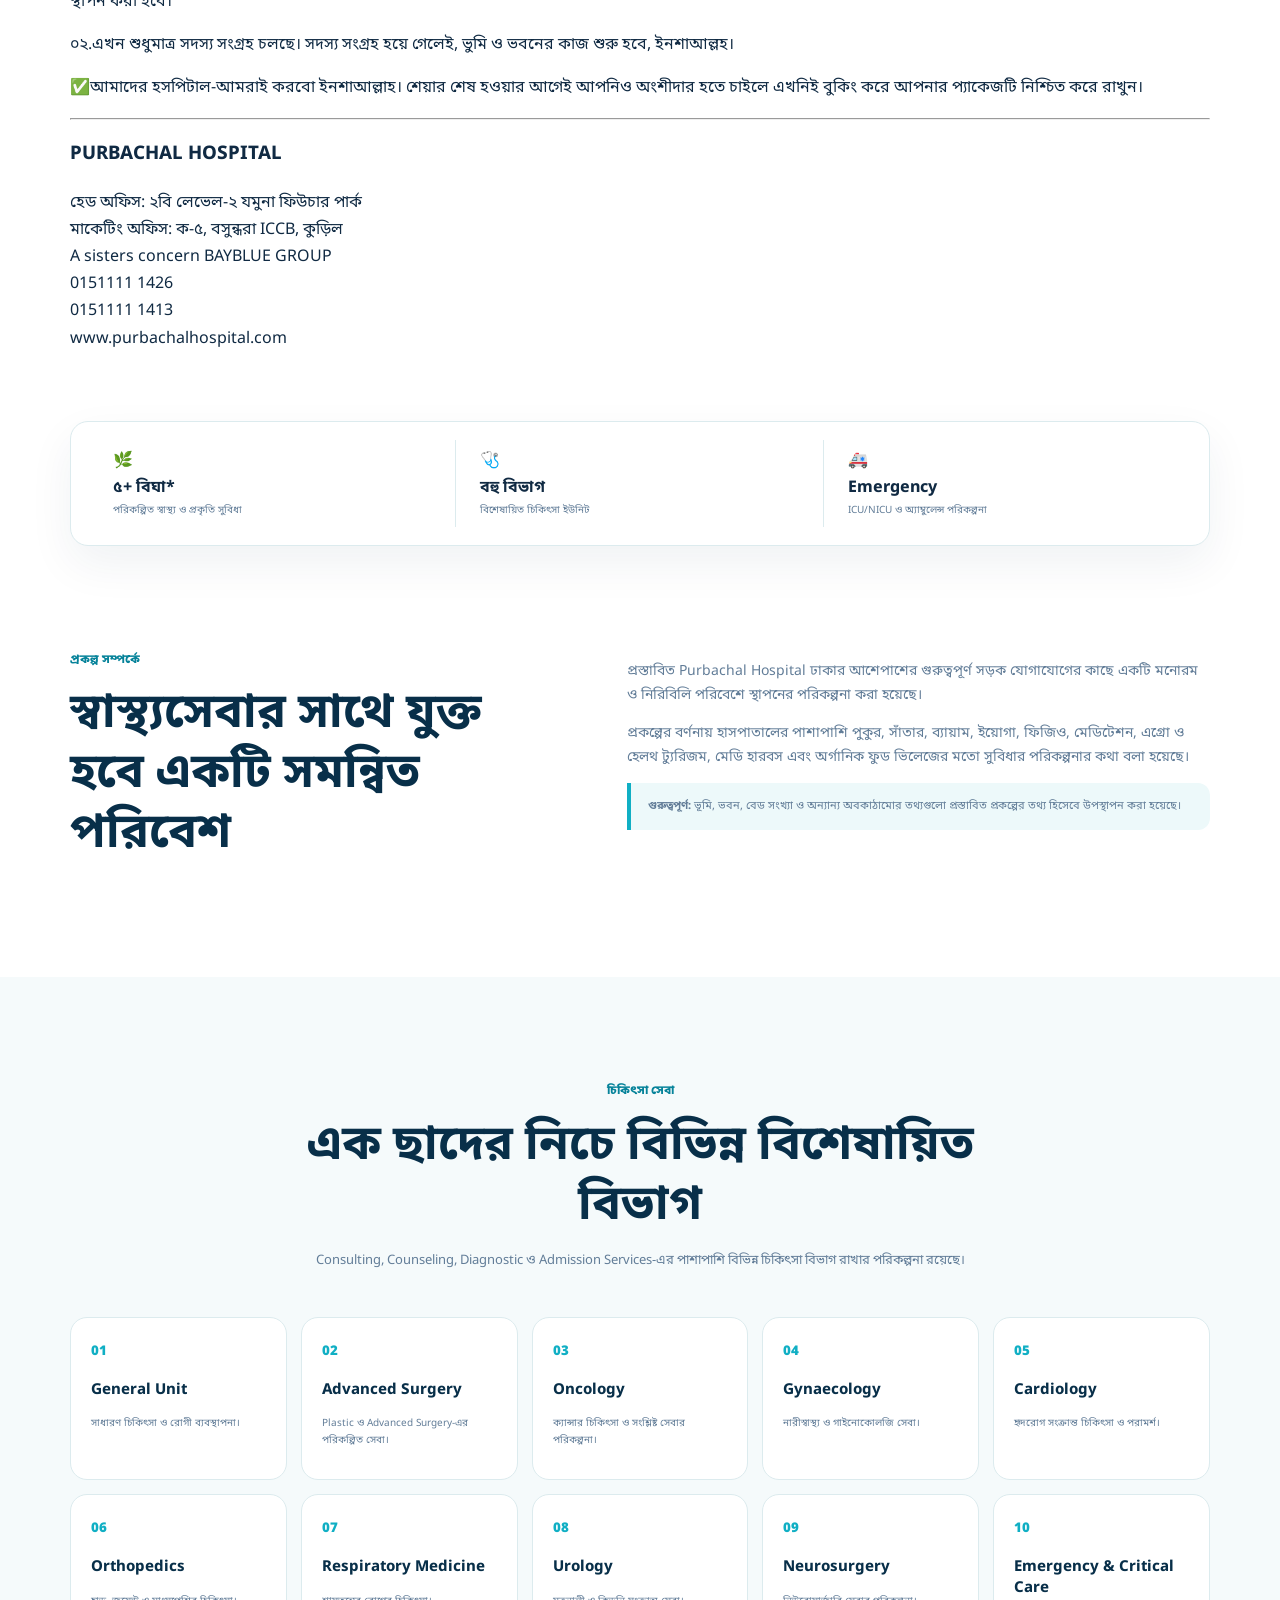
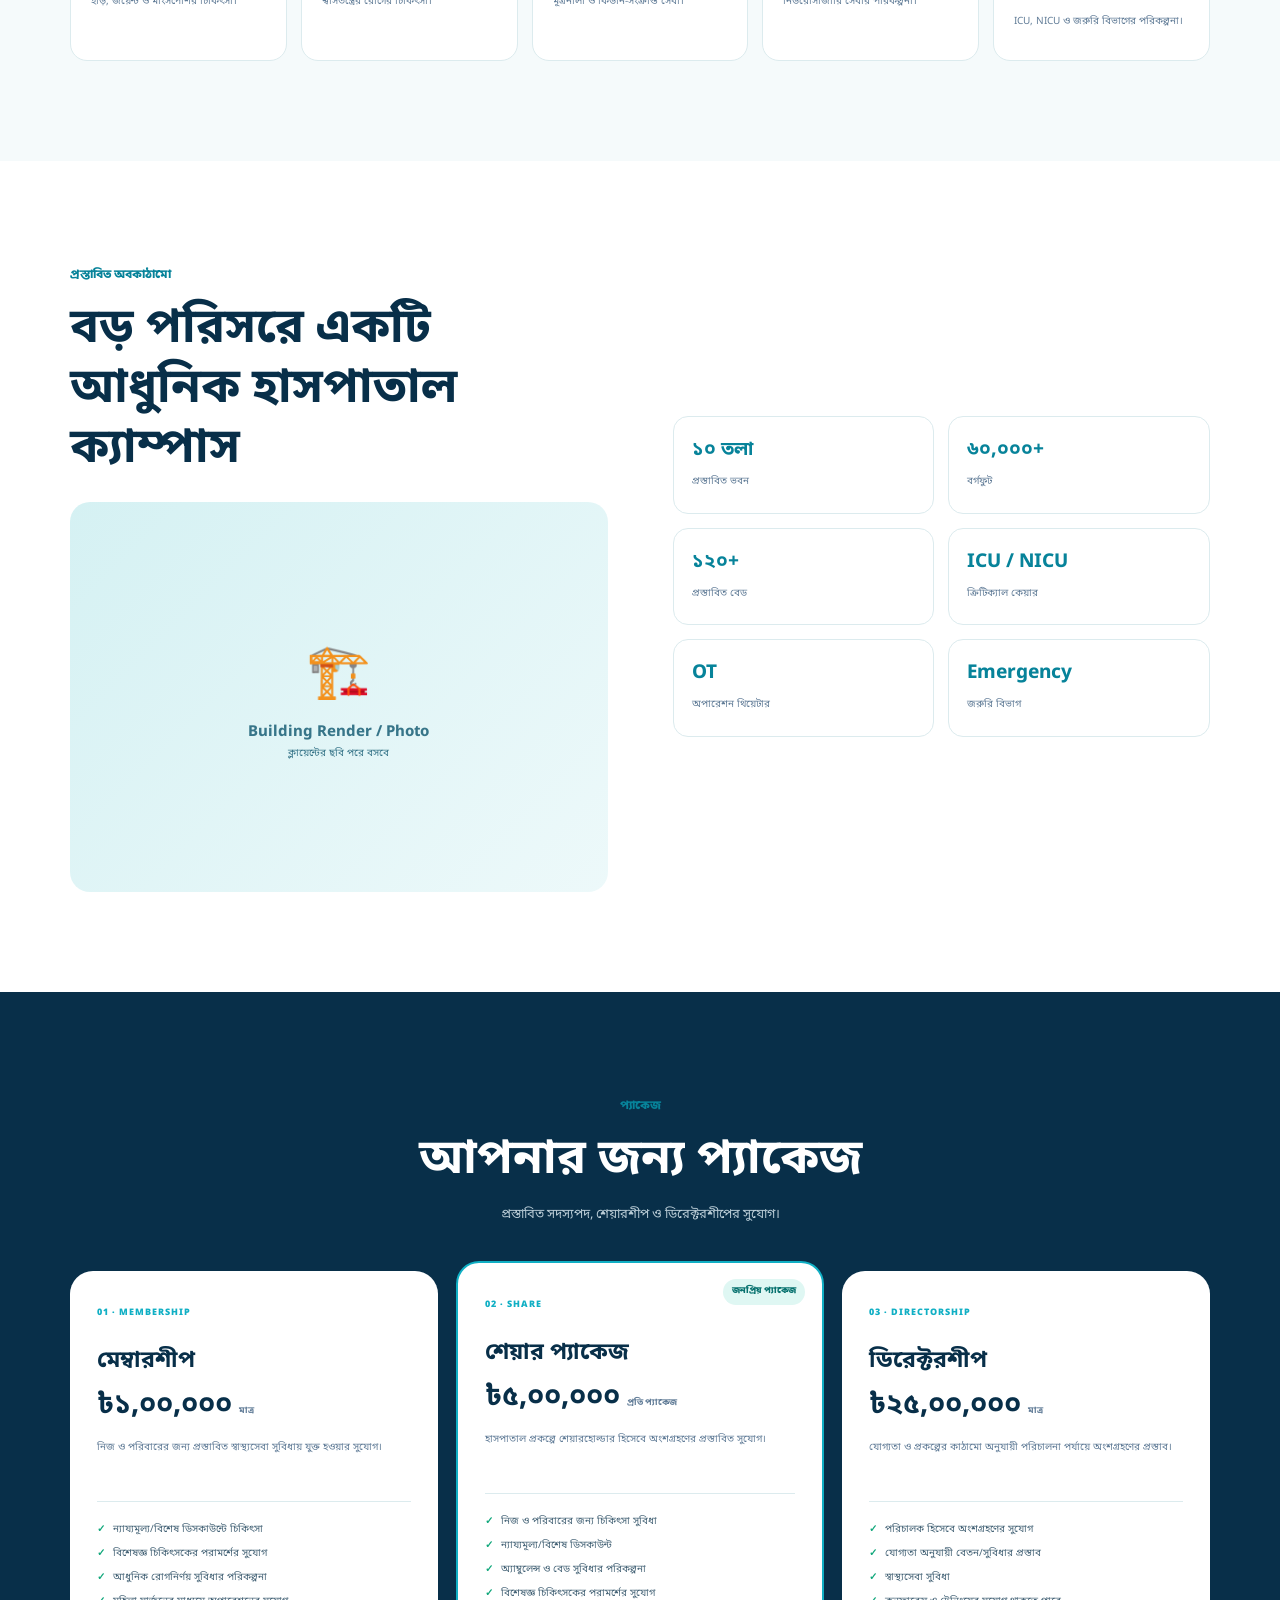
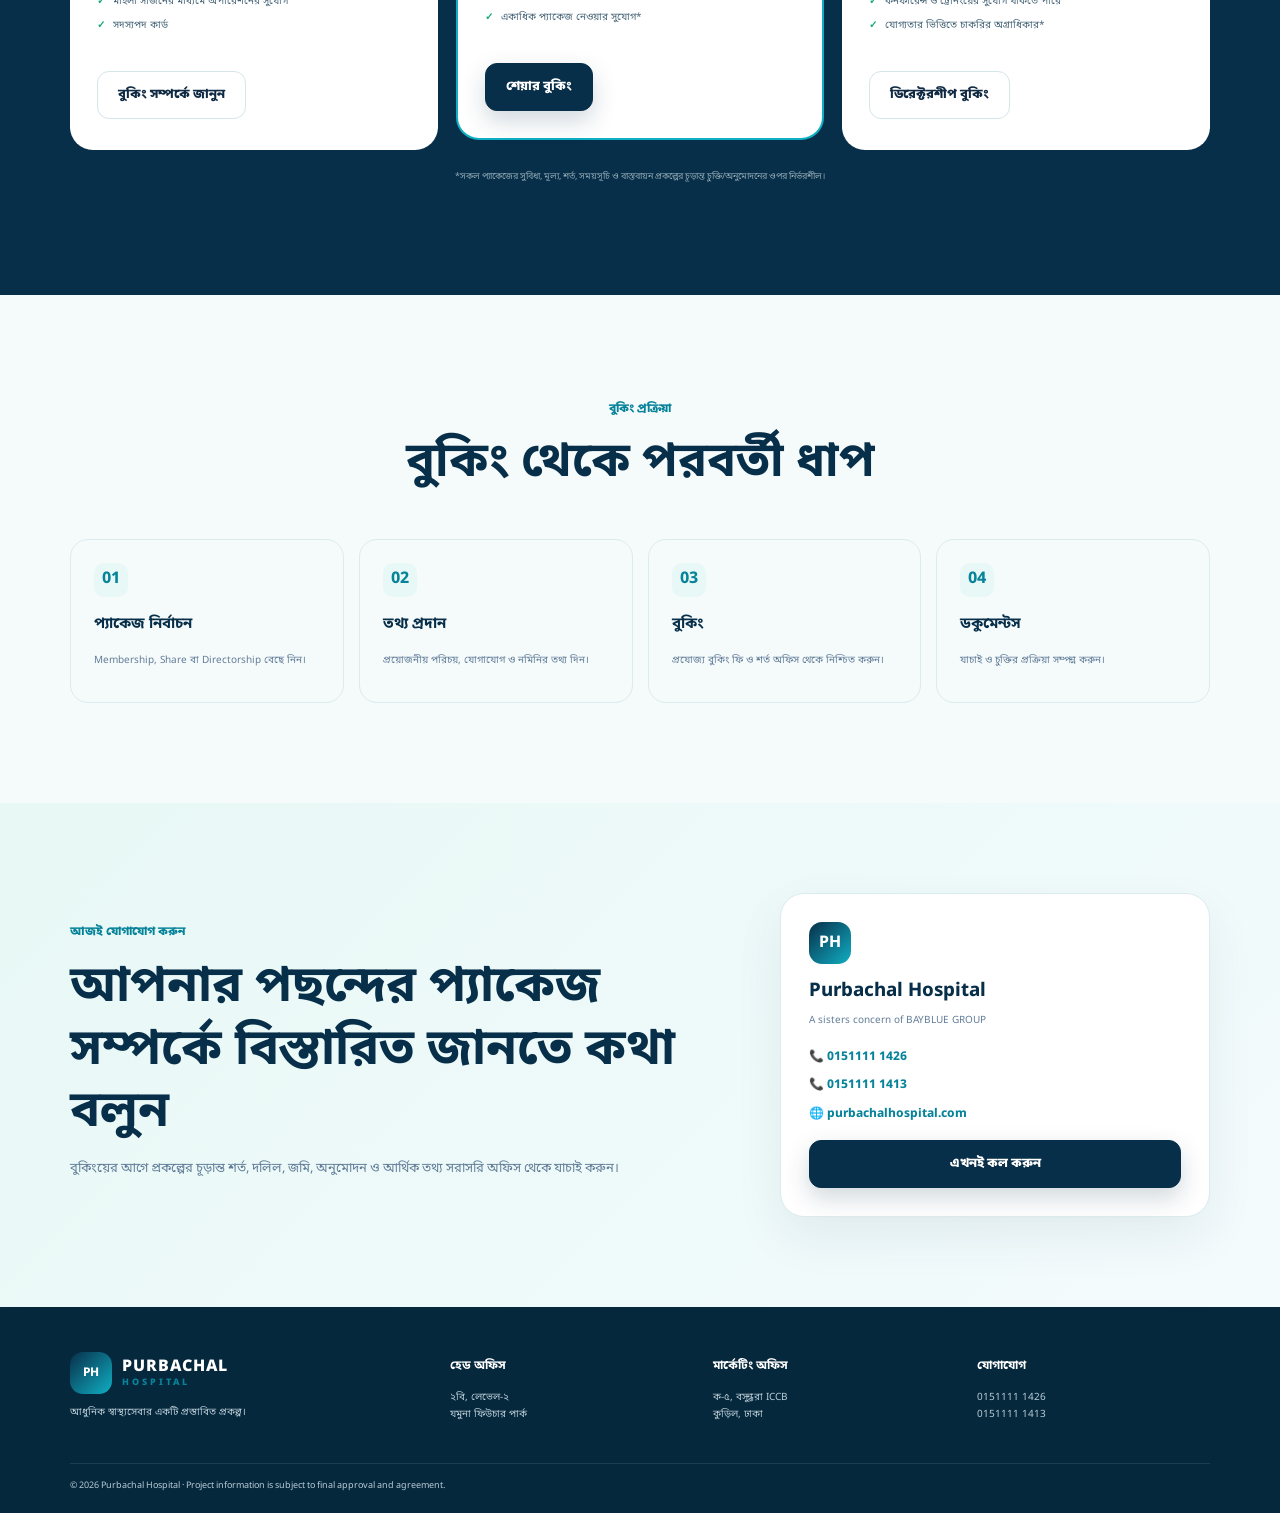
==== commit a6f6bd21: "Add files via upload" ====
--- a/index.html
+++ b/index.html
@@ -1,20 +1,94 @@
 <!doctype html><html lang="bn"><head><meta charset="utf-8"><meta name="viewport" content="width=device-width,initial-scale=1"><title>Purbachal Hospital</title><link rel="preconnect" href="https://fonts.googleapis.com"><link rel="preconnect" href="https://fonts.gstatic.com" crossorigin><link href="https://fonts.googleapis.com/css2?family=Noto+Sans+Bengali:wght@400;500;600;700;800&display=swap" rel="stylesheet"><link rel="stylesheet" href="style.css"></head><body>
 <header><div class="wrap nav"><a class="logo" href="#home"><b>PH</b><span>PURBACHAL<small>HOSPITAL</small></span></a><button id="menu">☰</button><nav id="nav"><a href="#about">প্রকল্প</a><a href="#services">সেবা</a><a href="#packages">প্যাকেজ</a><a href="#details">সম্পূর্ণ তথ্য</a><a href="#contact">যোগাযোগ</a></nav></div></header>
-<main id="home"><section class="hero"><div class="wrap hero-grid"><div><em>BAYBLUE GROUP-এর নতুন প্রজেক্ট</em><h1>স্বাস্থ্যসেবার নতুন ঠিকানা<br><span>Purbachal Hospital</span></h1><p>আধুনিক চিকিৎসা অবকাঠামো, পারিবারিক স্বাস্থ্যসেবা এবং প্রস্তাবিত সদস্যপদ ও অংশীদারিত্বের সুযোগ—একটি পরিকল্পিত হাসপাতাল প্রকল্পের সাথে যুক্ত হওয়ার উদ্যোগ।</p><div class="actions"><a class="btn primary" href="#packages">প্যাকেজ দেখুন ↓</a><a class="btn" href="#contact">যোগাযোগ করুন</a></div><div class="numbers"><div><b>১০+</b><small>তলা ভবন*</small></div><div><b>১২০+</b><small>প্রস্তাবিত বেড*</small></div><div><b>৬০,০০০</b><small>বর্গফুট*</small></div></div></div><div class="mock"><div class="placeholder">🏥<b>Hospital Image / Render</b><small>ছবি পরে পরিবর্তন করা যাবে</small></div><div class="mock-foot"><span>প্রস্তাবিত অবস্থান<br><b>এশিয়ান হাইওয়ের সন্নিকটে</b></span><strong>প্রস্তাবিত</strong></div></div></div></section>
-<section class="quick"><div class="wrap quick-grid"><div>🌿 <b>৫+ বিঘা*</b><small>পরিকল্পিত স্বাস্থ্য ও প্রকৃতি সুবিধা</small></div><div>🩺 <b>বহু বিভাগ</b><small>বিশেষায়িত চিকিৎসা ইউনিট</small></div><div>🚑 <b>Emergency</b><small>ICU/NICU ও অ্যাম্বুলেন্স পরিকল্পনা</small></div></div></section>
-<section class="section" id="about"><div class="wrap split"><div><em>প্রকল্প সম্পর্কে</em><h2>স্বাস্থ্যসেবার সাথে যুক্ত হবে একটি সমন্বিত পরিবেশ</h2></div><div class="copy"><p>প্রস্তাবিত Purbachal Hospital ঢাকার আশেপাশের গুরুত্বপূর্ণ সড়ক যোগাযোগের কাছে একটি মনোরম ও নিরিবিলি পরিবেশে স্থাপনের পরিকল্পনা করা হয়েছে।</p><p>প্রকল্পের বর্ণনায় হাসপাতালের পাশাপাশি পুকুর, সাঁতার, ব্যায়াম, ইয়োগা, ফিজিও, মেডিটেশন, এগ্রো ও হেলথ ট্যুরিজম, মেডি হারবস এবং অর্গানিক ফুড ভিলেজের মতো সুবিধার পরিকল্পনার কথা বলা হয়েছে।</p><div class="note"><b>গুরুত্বপূর্ণ:</b> ভূমি, ভবন, বেড সংখ্যা ও অন্যান্য অবকাঠামোর তথ্যগুলো প্রস্তাবিত প্রকল্পের তথ্য হিসেবে উপস্থাপন করা হয়েছে।</div></div></div></section>
-<section class="section soft" id="services"><div class="wrap"><div class="heading"><em>চিকিৎসা সেবা</em><h2>এক ছাদের নিচে বিভিন্ন বিশেষায়িত বিভাগ</h2><p>Consulting, Counseling, Diagnostic ও Admission Services-এর পাশাপাশি বিভিন্ন চিকিৎসা বিভাগ রাখার পরিকল্পনা রয়েছে।</p></div><div class="services"><article><small>01</small><h3>General Unit</h3><p>সাধারণ চিকিৎসা ও রোগী ব্যবস্থাপনা।</p></article><article><small>02</small><h3>Advanced Surgery</h3><p>Plastic ও Advanced Surgery-এর পরিকল্পিত সেবা।</p></article><article><small>03</small><h3>Oncology</h3><p>ক্যান্সার চিকিৎসা ও সংশ্লিষ্ট সেবার পরিকল্পনা।</p></article><article><small>04</small><h3>Gynaecology</h3><p>নারীস্বাস্থ্য ও গাইনোকোলজি সেবা।</p></article><article><small>05</small><h3>Cardiology</h3><p>হৃদরোগ সংক্রান্ত চিকিৎসা ও পরামর্শ।</p></article><article><small>06</small><h3>Orthopedics</h3><p>হাড়, জয়েন্ট ও মাংসপেশির চিকিৎসা।</p></article><article><small>07</small><h3>Respiratory Medicine</h3><p>শ্বাসতন্ত্রের রোগের চিকিৎসা।</p></article><article><small>08</small><h3>Urology</h3><p>মূত্রনালী ও কিডনি-সংক্রান্ত সেবা।</p></article><article><small>09</small><h3>Neurosurgery</h3><p>নিউরোসার্জারি সেবার পরিকল্পনা।</p></article><article><small>10</small><h3>Emergency & Critical Care</h3><p>ICU, NICU ও জরুরি বিভাগের পরিকল্পনা।</p></article></div></div></section>
-<section class="section"><div class="wrap infra"><div><em>প্রস্তাবিত অবকাঠামো</em><h2>বড় পরিসরে একটি আধুনিক হাসপাতাল ক্যাম্পাস</h2><div class="placeholder tall">🏗️<b>Building Render / Photo</b><small>ক্লায়েন্টের ছবি পরে বসবে</small></div></div><div class="infra-list"><div><b>১০ তলা</b><span>প্রস্তাবিত ভবন</span></div><div><b>৬০,০০০+</b><span>বর্গফুট</span></div><div><b>১২০+</b><span>প্রস্তাবিত বেড</span></div><div><b>ICU / NICU</b><span>ক্রিটিক্যাল কেয়ার</span></div><div><b>OT</b><span>অপারেশন থিয়েটার</span></div><div><b>Emergency</b><span>জরুরি বিভাগ</span></div></div></div></section>
-<section class="section dark" id="packages"><div class="wrap"><div class="heading light"><em>প্যাকেজ</em><h2>আপনার জন্য প্যাকেজ</h2><p>প্রস্তাবিত সদস্যপদ, শেয়ারশীপ ও ডিরেক্টরশীপের সুযোগ।</p></div><div class="packages"><article><label>01 · MEMBERSHIP</label><h3>মেম্বারশীপ</h3><strong>৳১,০০,০০০ <small>মাত্র</small></strong><p>নিজ ও পরিবারের জন্য প্রস্তাবিত স্বাস্থ্যসেবা সুবিধায় যুক্ত হওয়ার সুযোগ।</p><ul><li>ন্যায্যমূল্য/বিশেষ ডিসকাউন্টে চিকিৎসা</li><li>বিশেষজ্ঞ চিকিৎসকের পরামর্শের সুযোগ</li><li>আধুনিক রোগনির্ণয় সুবিধার পরিকল্পনা</li><li>মহিলা সার্জনের মাধ্যমে অপারেশনের সুযোগ</li><li>সদস্যপদ কার্ড</li></ul><a class="btn" href="#contact">বুকিং সম্পর্কে জানুন</a></article><article class="featured"><i>জনপ্রিয় প্যাকেজ</i><label>02 · SHARE</label><h3>শেয়ার প্যাকেজ</h3><strong>৳৫,০০,০০০ <small>প্রতি প্যাকেজ</small></strong><p>হাসপাতাল প্রকল্পে শেয়ারহোল্ডার হিসেবে অংশগ্রহণের প্রস্তাবিত সুযোগ।</p><ul><li>নিজ ও পরিবারের জন্য চিকিৎসা সুবিধা</li><li>ন্যায্যমূল্য/বিশেষ ডিসকাউন্ট</li><li>অ্যাম্বুলেন্স ও বেড সুবিধার পরিকল্পনা</li><li>বিশেষজ্ঞ চিকিৎসকের পরামর্শের সুযোগ</li><li>একাধিক প্যাকেজ নেওয়ার সুযোগ*</li></ul><a class="btn primary" href="#contact">শেয়ার বুকিং</a></article><article><label>03 · DIRECTORSHIP</label><h3>ডিরেক্টরশীপ</h3><strong>৳২৫,০০,০০০ <small>মাত্র</small></strong><p>যোগ্যতা ও প্রকল্পের কাঠামো অনুযায়ী পরিচালনা পর্যায়ে অংশগ্রহণের প্রস্তাব।</p><ul><li>পরিচালক হিসেবে অংশগ্রহণের সুযোগ</li><li>যোগ্যতা অনুযায়ী বেতন/সুবিধার প্রস্তাব</li><li>স্বাস্থ্যসেবা সুবিধা</li><li>কনফারেন্স ও ট্রেনিংয়ের সুযোগ থাকতে পারে</li><li>যোগ্যতার ভিত্তিতে চাকরির অগ্রাধিকার*</li></ul><a class="btn" href="#contact">ডিরেক্টরশীপ বুকিং</a></article></div><p class="disclaimer">*সকল প্যাকেজের সুবিধা, মূল্য, শর্ত, সময়সূচি ও বাস্তবায়ন প্রকল্পের চূড়ান্ত চুক্তি/অনুমোদনের ওপর নির্ভরশীল।</p></div></section>
-<section class="section soft"><div class="wrap"><div class="heading"><em>বুকিং প্রক্রিয়া</em><h2>বুকিং থেকে পরবর্তী ধাপ</h2></div><div class="steps"><div><b>01</b><h3>প্যাকেজ নির্বাচন</h3><p>Membership, Share বা Directorship বেছে নিন।</p></div><div><b>02</b><h3>তথ্য প্রদান</h3><p>প্রয়োজনীয় পরিচয়, যোগাযোগ ও নমিনির তথ্য দিন।</p></div><div><b>03</b><h3>বুকিং</h3><p>প্রযোজ্য বুকিং ফি ও শর্ত অফিস থেকে নিশ্চিত করুন।</p></div><div><b>04</b><h3>ডকুমেন্টস</h3><p>যাচাই ও চুক্তির প্রক্রিয়া সম্পন্ন করুন।</p></div></div></div></section>
-<section class="section full-details" id="details"><div class="wrap"><div class="heading"><em>সম্পূর্ণ তথ্য</em><h2>প্রকল্পের পূর্ণ বিবরণ</h2><p>ক্লায়েন্টের দেওয়া সম্পূর্ণ তথ্য নিচে রাখা হয়েছে।</p></div>
+<main id="home">
+  <section class="hero"><div class="wrap hero-grid"><div><em>BAYBLUE GROUP-এর নতুন প্রজেক্ট</em><h1>স্বাস্থ্যসেবার নতুন ঠিকানা<br><span>Purbachal Hospital</span></h1><p>আধুনিক চিকিৎসা অবকাঠামো, পারিবারিক স্বাস্থ্যসেবা এবং প্রস্তাবিত সদস্যপদ ও অংশীদারিত্বের সুযোগ—একটি পরিকল্পিত হাসপাতাল প্রকল্পের সাথে যুক্ত হওয়ার উদ্যোগ।</p><div class="actions"><a class="btn primary" href="#packages">প্যাকেজ দেখুন ↓</a><a class="btn" href="#contact">যোগাযোগ করুন</a></div><div class="numbers"><div><b>১০+</b><small>তলা ভবন*</small></div><div><b>১২০+</b><small>প্রস্তাবিত বেড*</small></div><div><b>৬০,০০০</b><small>বর্গফুট*</small></div></div></div><div class="mock"><div class="placeholder">🏥<b>Hospital Image / Render</b><small>ছবি পরে পরিবর্তন করা যাবে</small></div><div class="mock-foot"><span>প্রস্তাবিত অবস্থান<br><b>এশিয়ান হাইওয়ের সন্নিকটে</b></span><strong>প্রস্তাবিত</strong></div></div></div></section>
+
+  <section class="section full-details" id="details"><div class="wrap"><div class="heading"><em>সম্পূর্ণ তথ্য</em><h2>প্রকল্পের পূর্ণ বিবরণ</h2><p>ক্লায়েন্টের দেওয়া সম্পূর্ণ তথ্য নিচে রাখা হয়েছে।</p></div>
 <div class="detail-card"><p>এশিয়ান হাইওয়ে অত্যাধুনিক হাসপাতালের গবিত মালিকানা ও চিকিৎসা সেবার চান্স 👩‍⚕️জমি সহ হাসপাতাল শেয়ার বিক্রয় !🏥</p><p>Purbachal Hospital 🏥 এর মালিকানা শেয়ার বিক্রয় চলছে।</p><p>📌বে-ব্লু গ্রুপের নতুন প্রজেক্ট Specialized "Purbachal Hospital". বিনিয়োগ জীবনের সেরা সিদ্ধান্ত, পারিবারিক চিকিৎসা ও আয়ের ভিত্তি এবং সামাজিক মর্যাদা</p><p>৫ বিঘা(+) জমির উপর পুকুর সাতার ব্যায়াম, ইয়োগা-ফিজিও-মেডিটেশন কোট, এগ্রো ও হেলথ টুরিজম, মেডি হারবস, অর্গানিক ফুড ভিলেজ।</p><h4>সাথে থাকছে-</h4><p>✅ জমিসহ সাফকবলা রেজিস্ট্রেশন<br>✅আজীবন মালিকানা<br>✅ হালাল আয়ের সুযোগ<br>✅সামাজিক মর্যাদা বৃদ্ধি</p></div>
 <div class="detail-card"><p>✨আমাদের Purbachal Hospital-এ হবে সর্বোচ্চ মানের মেডিকেল কেয়ার সেবা যেখানে থাকছে—Consulting &amp; Counseling<br>Diagnostic &amp; Admission Services</p><p>বিভিন্ন বিভাগ:<br> ✅General Unit<br> ✅Plastic &amp; Advanced Surgery<br> ✅Oncology<br> ✅Gynaecology<br> ✅Cardiology<br> ✅Orthopedics Unit<br> ✅Respiratory Medicine<br> ✅Urology<br> ✅Neurosurgery etc</p><p>✨মোট ১০ বিঘা(+-) জমির উপর ৬০০০০ বর্গফুট এ বিল্ডিং ১০ তলা, ১২০ বেড(+), ICU, NICU, ইমার্জেন্সি, আউটডোর, ওটি, এম্বুলেন্স সার্ভিস ইত্যাদি ।</p></div>
 <div class="detail-card"><p>🔵পুবাচল হেলথ কেয়ার হাসপাতালের প্যাকেজ সমূহ; (প্রস্তাবিত)</p><p>১.মেম্বারশিপ-১ লক্ষ টাকা।<br>২.শেয়ারশীপ-৫ লক্ষ টাকা<br>৩.ডিরেক্টরশীপ-২৫ লক্ষ টাকা।</p></div>
 <div class="detail-card"><h3>🔵০১.মেম্বারশীপ:</h3><h4>মেম্বারশীপের সুবিধা:-</h4><p>✅ সকল সদস্যগণ সারাজীবন এই হাসপাতালে ন্যায্যমূল্যে বা বিশেষ ডিসকাউন্টে অত্যাধুনিক চিকিৎসা সেবা পাবেন।<br>👩‍⚕️ মহিলাদের সকল অপারেশন মহিলা সার্জন দ্বারা করাতে পারবেন।<br>🌍 থাইল্যান্ড-তুরস্ক-মালেয়শিয়াসহ বিশ্বের খ্যাতিমান বিশেষজ্ঞ ডাক্তার দেখানোর সুযোগ পাবেন।<br>🔬 এখানে সকল সদস্যগণন আধুনিক প্রযুক্তির মাধ্যমে রোগনির্ণয় করে সঠিক চিকিৎসা সেবা নিতে পারবেন।<br>🕋 ১০০% ইসলামি মূল্যবোধে হাসপাতালটি পরিচালিত হবে বিধায় সকল সদস্যগন এখানে সবসময় হয়রানিমুক্ত ও কমিশন বাণিজ্য মুক্ত চিকিৎসা সেবা পাবেন।</p><h4>মেম্বারশীপের জন্য সাইনআপ করতে লাগবে:-</h4><p>🔷আইডিকার্ডের উভয় পৃষ্ঠার ছবি।<br>🔷১টি মোবাইল নাম্বার।<br>🔷মেম্বারশীপ বুকিং ফি-২৫,০০০ টাকা<br>(সম্পূর্ণ ফি জমা দিয়ে আপনার মেম্বারশীপটি নিশ্চিত করুন)।</p><p>এগুলো পাঠানোর কিছুক্ষণের মধ্যে ১টি মেম্বারশীপ কার্ড পেয়ে যাবেন।</p><hr><h3>🔵০২.শেয়ার প্যাকেজ।</h3><h4>🔳শেয়ার প্যাকেজের সুবিধা:-</h4><p>🔹সহজ বিনিয়োগ করে শেয়ার হোল্ডারগণ হালাল লভ্যাংশ পাবেন।<br>✅ সকল শেয়ার হোল্ডারগণ নিজে ও পরিবারের সবাই সারাজীবন এই হাসপাতালে ন্যায্যমূল্যে বা বিশেষ ডিসকাউন্টে অত্যাধুনিক চিকিৎসা সেবাসহ আরও অনেক আকর্ষণীয় সুযোগ সুবিধা পাবেন।<br>👩‍⚕️ মহিলাদের সকল অপারেশন মহিলা সার্জন দ্বারা করাতে পারবেন।<br>🌍 থাইল্যান্ডসহ বিশ্বের খ্যাতিমান বিশেষজ্ঞ ডাক্তার দেখানোর সুযোগ পাবেন।<br>🔬 এখানে সকল শেয়ার হোল্ডারগণ আধুনিক প্রযুক্তির মাধ্যমে রোগনির্ণয় করে সঠিক চিকিৎসা সেবা নিতে পারবেন।<br>® মেম্বারশিপ-১ লাখ টাকা, জমা ২৫০০০ টাকা (এম্বুলেন্স গাড়ী+পারিবারের সদস্যের চিকিৎসা সেবা+বেড+ওষুধ ন্যায্যমুল্যে)<br>🕋 ১০০% ইসলামি মূল্যবোধে হাসপাতালটি পরিচালিত হবে বিধায় সকল শেয়ার হোল্ডারগন এখানে সবসময় হয়রানিমুক্ত ও কমিশন বাণিজ্য মুক্ত চিকিৎসা সেবা পাবেন।</p><p>🔵একটি শেয়ার প্যাকেজ -৫ লাখ টাকা। এখন বুকিং করুন। কাজ শুরু হলে টাকা পরিশোধের সুযোগ পাবেন। উল্লেখ্য, একজন ব্যক্তি একাধিক শেয়ার প্যাকেজ নিতে পারবেন।</p><p>®পাটনারশিপ-৫ লাখ টাকা, জমা ৫০,০০০ টাকা (এম্বুলেন্স গাড়ী+বেড+পারিবারের সদস্যের চিকিৎসা সেবা+ওষুধ ন্যায্যমুল্যে, পাটনারশিপ লাভ+র‍্যায়াল সম্পদ+পারিবারিক ভিত্তি ও সামাজিক সুনাম+আয়)</p><h4>♻️শেয়ার প্যাকেজের সাইনআপ করতে যা যা লাগবে:-</h4><p>1. আইডি কার্ডের উভয় পৃষ্ঠার ছবি।<br>2. শেয়ার হোল্ডারের এক কপি ছবি।<br>3. ২টি মোবাইল নাম্বার।<br>4. ২/৩ জন নমিনীর নাম ও বয়স।<br>5. বুকিং কালীন শেয়ার প্যাকেজ নিশ্চয়তা বাবত ২৫,০০০ টাকা জমা দিতে হবে। (যা পরবর্তীতে মূল টাকার সাথে যোগ করা হবে)</p><p>এগুলো পাঠিয়ে দেওয়ার কিছুক্ষণের মধ্যে শেয়ার প্যাকেজ সাইন আপের প্রয়োজনীয় ডকুমেন্টসের পাঠিয়ে দেওয়া হবে।</p></div>
 <div class="detail-card"><h3>🔵০৩. ডিরেক্টরশীপ।</h3><h4>ডিরেক্টরশীপের সুবিধাসমূহ:</h4><p>১. উচ্চ বেতন: হাসপাতালের পরিচালক হিসেবে আকর্ষণীয় বেতন ও অন্যান্য অর্থনৈতিক সুবিধা প্রদান করা হবে। (যোগ্যতা ও অভিজ্ঞতার ভিত্তিতে)।</p><p>২. বোনাস ও প্রণোদনা: হাসপাতালের আয়-ব্যয়ের উপর নির্ভর করে বোনাস বা অতিরিক্ত ইনসেনটিভ দেওয়া হবে।</p><p>৩. গাড়ি ও বাসস্থানের সুবিধা: অনেক ক্ষেত্রে পরিচালকদের জন্য গাড়ি, বাসস্থান ও অন্যান্য সুযোগ-সুবিধা দেওয়া হবে।</p><p>৪. স্বাস্থ্যসেবা সুবিধা: নিজের ও পরিবারের জন্য বিনামূল্যে বা ডিসকাউন্টে চিকিৎসা সুবিধা পাওয়া যাবে।</p><p>৫. সামাজিক মর্যাদা: একজন হাসপাতাল পরিচালক হিসেবে সমাজে উচ্চ মর্যাদা</p><p>৬. ভ্রমণের সুযোগ: চিকিৎসা সম্মেলন, ট্রেনিং, ওয়ার্কশপে অংশগ্রহণের জন্য দেশ-বিদেশে ভ্রমণের সুযোগ থাকতে পারে</p><p>৭. প্রফেশনাল ডেভেলপমেন্ট: বিভিন্ন প্রশিক্ষণ ও উচ্চশিক্ষার সুযোগ পাওয়া যেতে পারে।</p><p>৮. নিজিস্ব আত্মিয়-স্বজনের যোগ্যতা অনুযায়ি হাসপাতালে চাকুরী করেতে আগ্রাধিকার</p><p>🔵একটি ডিরেক্টরশীপ-মাত্র ২৫ লক্ষ টাকা</p><p>®ডিরেক্টরশিপ-২৫ লাখ টাকা, জমা ৫০,০০০ টাকা (এম্বুলেন্স গাড়ী+পারিবারের সদস্যদের চিকিৎসা সেবা+বেড+ডরমেটরী ও নার্স সুবিধা+যোগ্যতানুযায়ী আত্তিয়দের চাকুরী+ ওষুধ ন্যায্যমুল্যে+চিকিৎসা ডিরেক্টরশিপ লাভ+হাসপাতাল পর্ষদ পরিচালনা সন্মানিত পদবি+বিদেশে কনফারেন্সর সুযোগ+র‍্যায়াল সম্পদ+পারিবারিক ভিত্তি ও সামাজিক সুনাম)</p><p>এখন শুধুমাত্র বুকিং করুন। কাজ শুরু হলে টাকা পরিশোধের সুযোগ পাবেন।</p><h4>✅ডিরেক্টরশীপ সাইনআপ করতে লাগবে:</h4><p>১.আপনার আইডি বা পাসপোর্টের ছবি<br>২.আপনার এক কপি ফুল ছবি।<br>৩.আপনার বর্তমান ঠিকানা।<br>৪. আপনার পেশা।<br>৫. আপনার কোন বিষয়ে বিশেষ অভিজ্ঞতা আছে কি-না?<br>৬. আপনার ২ টি মোবাইল নাম্বার।<br>৭. আপনার স্ত্রী ও সন্তানদের নাম ও বয়স অথবা ২/৩ জন নমিনীর নাম ও বয়স।<br>৮. ডিরেক্টরশীপ নিশ্চয়তা বাবত এখন শুধুমাত্র বুকিং ফি- ৫০,০০০/- টাকা জমা দিতে হবে। (যা পরবর্তীতে মূল টাকার সাথে যোগ হবে)</p><p>এগুলো পাঠিয়ে দেওয়ার কিছুক্ষণের মধ্যে ডিরেক্টরশীপ বুকিং প্রয়োজনীয় ডকুমেন্টস পাঠিয়ে দেওয়া হবে</p></div>
+<div class="detail-card"><div class="container">
+
+    <div class="promo-card">
+
+      <div class="promo-content-grid">
+
+        <!-- Membership & Share -->
+        <div class="promo-info-card">
+          <div class="promo-icon">👩‍⚕️</div>
+
+          <h3>মেম্বারশীপ ও শেয়ারশীপ সুবিধা :</h3>
+
+          <p>
+            পরিবারের সবাই সারা জীবন ন্যায্যমূল্যে চিকিৎসা,
+            অগ্রাধিকার সিট ও মহিলাদের অপারেশনে মহিলা সার্জন।
+            চীন-থাইল্যান্ড-তুরস্ক বিশ্বের খ্যাতিমান বিশেষজ্ঞ ডাক্তার
+            দেখানো ও আধুনিক প্রযুক্তিতে রোগ নির্ণয়।
+            <span class="promo-note">(শেয়ারশীপগণ-হালাল লভ্যাংশ পাবে)</span>
+          </p>
+        </div>
+
+        <!-- Directorship -->
+        <div class="promo-info-card">
+          <div class="promo-icon">🏥</div>
+
+          <h3>ডিরেক্টরশীপ সুবিধা সমূহ :</h3>
+
+          <p>
+            সম্মানী, আয়-ব্যায়ের উপর ইনসেনটিভ, গাড়ি, বাসস্থান,
+            স্বাস্থ্যসেবায় পরিবারের বিনামূল্যে/ডিসকাউন্ট চিকিৎসা,
+            চিকিৎসা সম্মেলন, ট্রেনিং এ বিদেশ ভ্রমণ, সামাজিক মর্যাদা
+            ও ডিরেক্টরগণের স্বজনদের যোগ্যতা অনুযায়ী চাকুরীতে অগ্রাধিকার।
+          </p>
+        </div>
+
+      </div>
+
+      <!-- Signup -->
+      <div class="promo-signup">
+
+        <div class="promo-signup-title">
+          <span>📋</span>
+          <h3>সাইন আপে যা লাগবে :</h3>
+        </div>
+
+        <p>
+          আইডি ও ছবি ১ কপি, পেশা-স্ত্রী-সন্তান-নমিনীর নাম,
+          বয়স এবং সদস্যপদ শেষ হওয়ার আগেই জমা ফি দিয়ে
+          <strong>
+            আজই ডিরেক্টরশীপ/শেয়ারশীপ ৫০,০০০/- টাকা,
+            সদস্য-২৫,০০০/- টাকায় তালিকাভুক্ত করুন।
+          </strong>
+          যা পরবর্তীতে মূল টাকার সাথে যোগ হবে।
+        </p>
+
+        <a href="#contact" class="promo-button">
+          আজই তালিকাভুক্ত করুন →
+        </a>
+
+      </div>
+
+    </div>
+
+  </div></div>
 <div class="detail-card"><h3>বিঃ দ্রঃ</h3><p>০১. লোকেশন:- ঢাকা-নরসিংদী-গাজীপুর-নারায়নগঞ্জ (ঢাকা-সিলেট) এশিয়ান হাইওয়ের সাথে ৬ লেন রোড সংলগ্ন হাইওয়ে সন্নিকটে একটি মনোরম ও নিরিবিলি পরিবেশে হাসপাতালটি স্থাপন করা হবে।</p><p>০২.এখন শুধুমাত্র সদস্য সংগ্রহ চলছে। সদস্য সংগ্রহ হয়ে গেলেই, ভুমি ও ভবনের কাজ শুরু হবে, ইনশাআল্লহ।</p><p class="closing">✅আমাদের হসপিটাল-আমরাই করবো ইনশাআল্লাহ। শেয়ার শেষ হওয়ার আগেই আপনিও অংশীদার হতে চাইলে এখনিই বুকিং করে আপনার প্যাকেজটি নিশ্চিত করে রাখুন।</p><hr><h3>PURBACHAL HOSPITAL</h3><p>হেড অফিস: ২বি লেভেল-২ যমুনা ফিউচার পার্ক<br>মাকেটিং অফিস: ক-৫, বসুন্ধরা ICCB, কুড়িল<br>A sisters concern BAYBLUE GROUP<br>0151111 1426<br>0151111 1413<br>www.purbachalhospital.com</p></div>
 </div></section>
 
+  <section class="quick"><div class="wrap quick-grid"><div>🌿 <b>৫+ বিঘা*</b><small>পরিকল্পিত স্বাস্থ্য ও প্রকৃতি সুবিধা</small></div><div>🩺 <b>বহু বিভাগ</b><small>বিশেষায়িত চিকিৎসা ইউনিট</small></div><div>🚑 <b>Emergency</b><small>ICU/NICU ও অ্যাম্বুলেন্স পরিকল্পনা</small></div></div></section>
+
+  <section class="section" id="about"><div class="wrap split"><div><em>প্রকল্প সম্পর্কে</em><h2>স্বাস্থ্যসেবার সাথে যুক্ত হবে একটি সমন্বিত পরিবেশ</h2></div><div class="copy"><p>প্রস্তাবিত Purbachal Hospital ঢাকার আশেপাশের গুরুত্বপূর্ণ সড়ক যোগাযোগের কাছে একটি মনোরম ও নিরিবিলি পরিবেশে স্থাপনের পরিকল্পনা করা হয়েছে।</p><p>প্রকল্পের বর্ণনায় হাসপাতালের পাশাপাশি পুকুর, সাঁতার, ব্যায়াম, ইয়োগা, ফিজিও, মেডিটেশন, এগ্রো ও হেলথ ট্যুরিজম, মেডি হারবস এবং অর্গানিক ফুড ভিলেজের মতো সুবিধার পরিকল্পনার কথা বলা হয়েছে।</p><div class="note"><b>গুরুত্বপূর্ণ:</b> ভূমি, ভবন, বেড সংখ্যা ও অন্যান্য অবকাঠামোর তথ্যগুলো প্রস্তাবিত প্রকল্পের তথ্য হিসেবে উপস্থাপন করা হয়েছে।</div></div></div></section>
+
+  <section class="section soft" id="services"><div class="wrap"><div class="heading"><em>চিকিৎসা সেবা</em><h2>এক ছাদের নিচে বিভিন্ন বিশেষায়িত বিভাগ</h2><p>Consulting, Counseling, Diagnostic ও Admission Services-এর পাশাপাশি বিভিন্ন চিকিৎসা বিভাগ রাখার পরিকল্পনা রয়েছে।</p></div><div class="services"><article><small>01</small><h3>General Unit</h3><p>সাধারণ চিকিৎসা ও রোগী ব্যবস্থাপনা।</p></article><article><small>02</small><h3>Advanced Surgery</h3><p>Plastic ও Advanced Surgery-এর পরিকল্পিত সেবা।</p></article><article><small>03</small><h3>Oncology</h3><p>ক্যান্সার চিকিৎসা ও সংশ্লিষ্ট সেবার পরিকল্পনা।</p></article><article><small>04</small><h3>Gynaecology</h3><p>নারীস্বাস্থ্য ও গাইনোকোলজি সেবা।</p></article><article><small>05</small><h3>Cardiology</h3><p>হৃদরোগ সংক্রান্ত চিকিৎসা ও পরামর্শ।</p></article><article><small>06</small><h3>Orthopedics</h3><p>হাড়, জয়েন্ট ও মাংসপেশির চিকিৎসা।</p></article><article><small>07</small><h3>Respiratory Medicine</h3><p>শ্বাসতন্ত্রের রোগের চিকিৎসা।</p></article><article><small>08</small><h3>Urology</h3><p>মূত্রনালী ও কিডনি-সংক্রান্ত সেবা।</p></article><article><small>09</small><h3>Neurosurgery</h3><p>নিউরোসার্জারি সেবার পরিকল্পনা।</p></article><article><small>10</small><h3>Emergency & Critical Care</h3><p>ICU, NICU ও জরুরি বিভাগের পরিকল্পনা।</p></article></div></div></section>
+
+  <section class="section"><div class="wrap infra"><div><em>প্রস্তাবিত অবকাঠামো</em><h2>বড় পরিসরে একটি আধুনিক হাসপাতাল ক্যাম্পাস</h2><div class="placeholder tall">🏗️<b>Building Render / Photo</b><small>ক্লায়েন্টের ছবি পরে বসবে</small></div></div><div class="infra-list"><div><b>১০ তলা</b><span>প্রস্তাবিত ভবন</span></div><div><b>৬০,০০০+</b><span>বর্গফুট</span></div><div><b>১২০+</b><span>প্রস্তাবিত বেড</span></div><div><b>ICU / NICU</b><span>ক্রিটিক্যাল কেয়ার</span></div><div><b>OT</b><span>অপারেশন থিয়েটার</span></div><div><b>Emergency</b><span>জরুরি বিভাগ</span></div></div></div></section>
+
+  <section class="section dark" id="packages"><div class="wrap"><div class="heading light"><em>প্যাকেজ</em><h2>আপনার জন্য প্যাকেজ</h2><p>প্রস্তাবিত সদস্যপদ, শেয়ারশীপ ও ডিরেক্টরশীপের সুযোগ।</p></div><div class="packages"><article><label>01 · MEMBERSHIP</label><h3>মেম্বারশীপ</h3><strong>৳১,০০,০০০ <small>মাত্র</small></strong><p>নিজ ও পরিবারের জন্য প্রস্তাবিত স্বাস্থ্যসেবা সুবিধায় যুক্ত হওয়ার সুযোগ।</p><ul><li>ন্যায্যমূল্য/বিশেষ ডিসকাউন্টে চিকিৎসা</li><li>বিশেষজ্ঞ চিকিৎসকের পরামর্শের সুযোগ</li><li>আধুনিক রোগনির্ণয় সুবিধার পরিকল্পনা</li><li>মহিলা সার্জনের মাধ্যমে অপারেশনের সুযোগ</li><li>সদস্যপদ কার্ড</li></ul><a class="btn" href="#contact">বুকিং সম্পর্কে জানুন</a></article><article class="featured"><i>জনপ্রিয় প্যাকেজ</i><label>02 · SHARE</label><h3>শেয়ার প্যাকেজ</h3><strong>৳৫,০০,০০০ <small>প্রতি প্যাকেজ</small></strong><p>হাসপাতাল প্রকল্পে শেয়ারহোল্ডার হিসেবে অংশগ্রহণের প্রস্তাবিত সুযোগ।</p><ul><li>নিজ ও পরিবারের জন্য চিকিৎসা সুবিধা</li><li>ন্যায্যমূল্য/বিশেষ ডিসকাউন্ট</li><li>অ্যাম্বুলেন্স ও বেড সুবিধার পরিকল্পনা</li><li>বিশেষজ্ঞ চিকিৎসকের পরামর্শের সুযোগ</li><li>একাধিক প্যাকেজ নেওয়ার সুযোগ*</li></ul><a class="btn primary" href="#contact">শেয়ার বুকিং</a></article><article><label>03 · DIRECTORSHIP</label><h3>ডিরেক্টরশীপ</h3><strong>৳২৫,০০,০০০ <small>মাত্র</small></strong><p>যোগ্যতা ও প্রকল্পের কাঠামো অনুযায়ী পরিচালনা পর্যায়ে অংশগ্রহণের প্রস্তাব।</p><ul><li>পরিচালক হিসেবে অংশগ্রহণের সুযোগ</li><li>যোগ্যতা অনুযায়ী বেতন/সুবিধার প্রস্তাব</li><li>স্বাস্থ্যসেবা সুবিধা</li><li>কনফারেন্স ও ট্রেনিংয়ের সুযোগ থাকতে পারে</li><li>যোগ্যতার ভিত্তিতে চাকরির অগ্রাধিকার*</li></ul><a class="btn" href="#contact">ডিরেক্টরশীপ বুকিং</a></article></div><p class="disclaimer">*সকল প্যাকেজের সুবিধা, মূল্য, শর্ত, সময়সূচি ও বাস্তবায়ন প্রকল্পের চূড়ান্ত চুক্তি/অনুমোদনের ওপর নির্ভরশীল।</p></div></section>
+
+  <section class="section soft"><div class="wrap"><div class="heading"><em>বুকিং প্রক্রিয়া</em><h2>বুকিং থেকে পরবর্তী ধাপ</h2></div><div class="steps"><div><b>01</b><h3>প্যাকেজ নির্বাচন</h3><p>Membership, Share বা Directorship বেছে নিন।</p></div><div><b>02</b><h3>তথ্য প্রদান</h3><p>প্রয়োজনীয় পরিচয়, যোগাযোগ ও নমিনির তথ্য দিন।</p></div><div><b>03</b><h3>বুকিং</h3><p>প্রযোজ্য বুকিং ফি ও শর্ত অফিস থেকে নিশ্চিত করুন।</p></div><div><b>04</b><h3>ডকুমেন্টস</h3><p>যাচাই ও চুক্তির প্রক্রিয়া সম্পন্ন করুন।</p></div></div></div></section>
+
+  
+
 <section class="cta" id="contact"><div class="wrap contact-grid"><div><em>আজই যোগাযোগ করুন</em><h2>আপনার পছন্দের প্যাকেজ সম্পর্কে বিস্তারিত জানতে কথা বলুন</h2><p>বুকিংয়ের আগে প্রকল্পের চূড়ান্ত শর্ত, দলিল, জমি, অনুমোদন ও আর্থিক তথ্য সরাসরি অফিস থেকে যাচাই করুন।</p></div><div class="contact-card"><b class="contact-logo">PH</b><h3>Purbachal Hospital</h3><p>A sisters concern of BAYBLUE GROUP</p><a href="tel:01511111426">📞 0151111 1426</a><a href="tel:01511111413">📞 0151111 1413</a><a href="https://www.purbachalhospital.com" target="_blank">🌐 purbachalhospital.com</a><a class="btn primary full" href="tel:01511111426">এখনই কল করুন</a></div></div></section></main>
 <footer><div class="wrap foot"><div><a class="logo"><b>PH</b><span>PURBACHAL<small>HOSPITAL</small></span></a><p>আধুনিক স্বাস্থ্যসেবার একটি প্রস্তাবিত প্রকল্প।</p></div><div><b>হেড অফিস</b><p>২বি, লেভেল-২<br>যমুনা ফিউচার পার্ক</p></div><div><b>মার্কেটিং অফিস</b><p>ক-৫, বসুন্ধরা ICCB<br>কুড়িল, ঢাকা</p></div><div><b>যোগাযোগ</b><p>0151111 1426<br>0151111 1413</p></div></div><div class="wrap bottom">© 2026 Purbachal Hospital · Project information is subject to final approval and agreement.</div></footer><script src="script.js"></script></body></html>
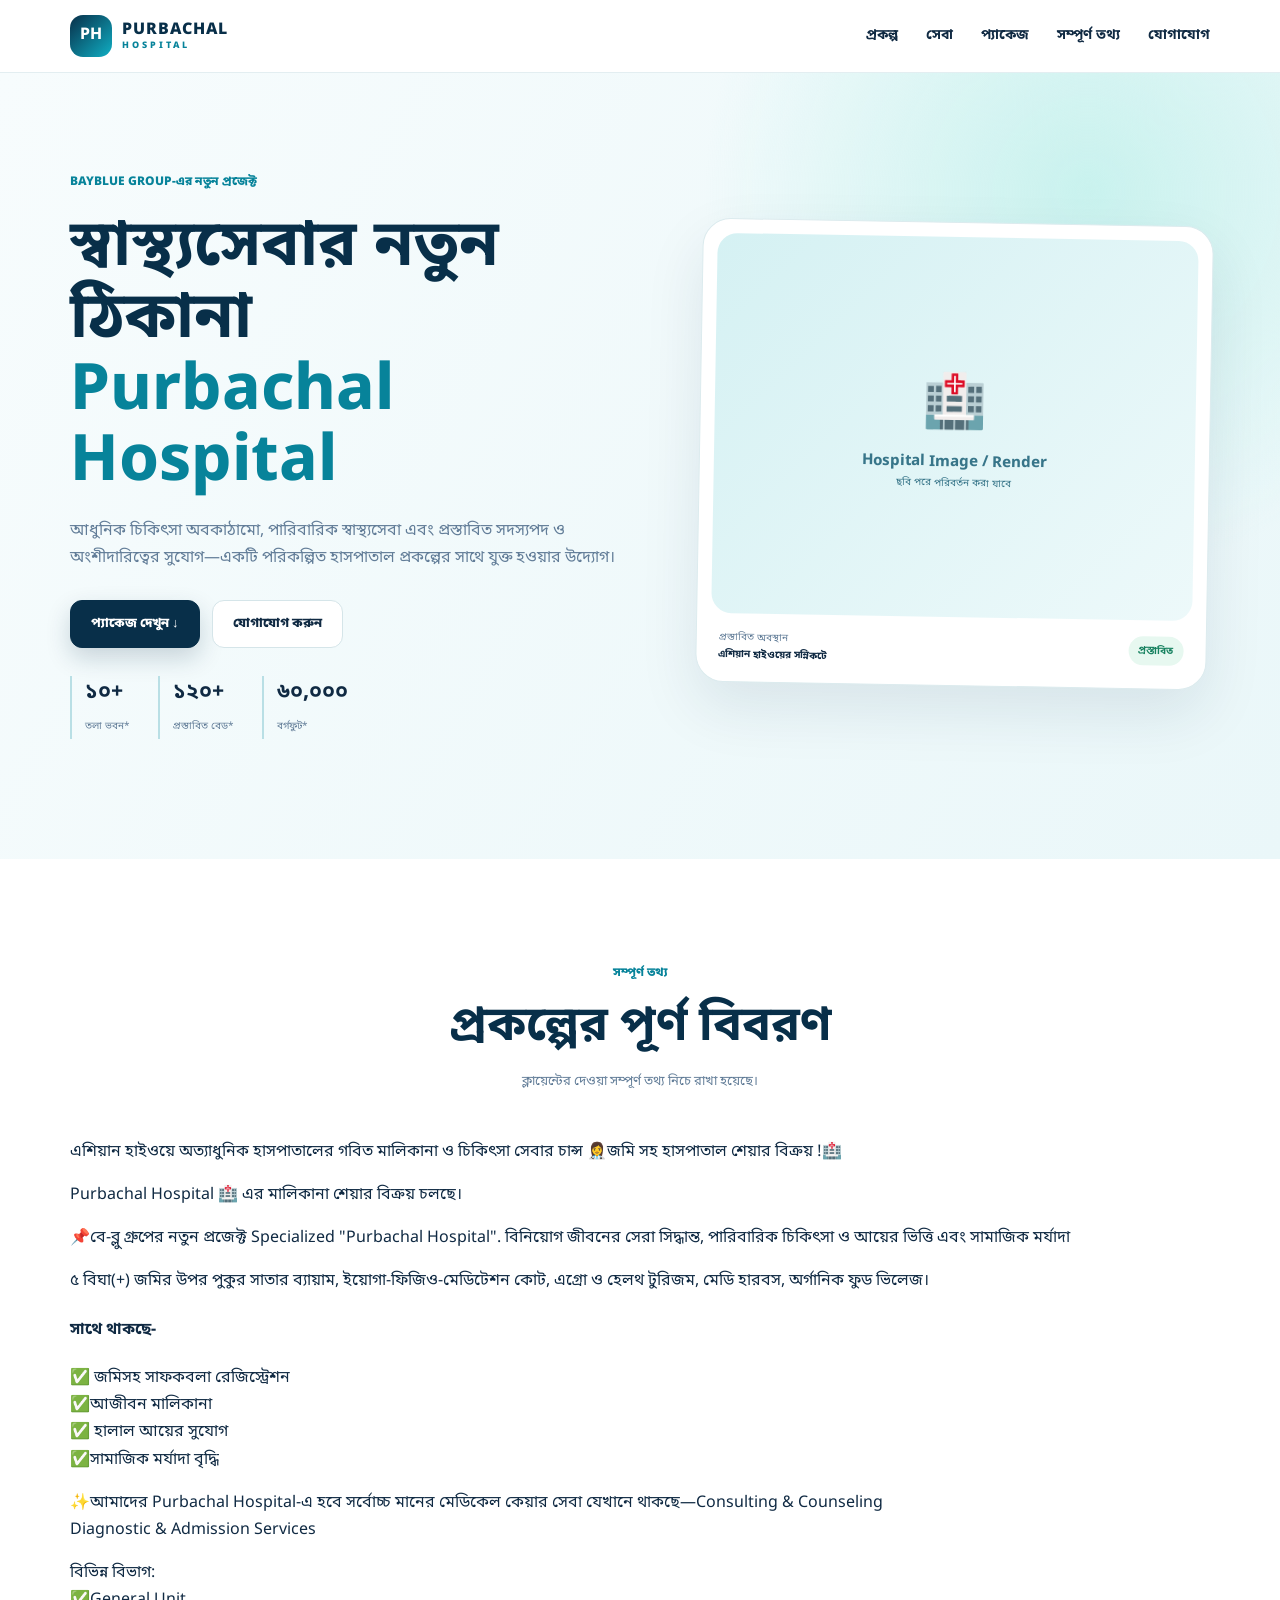
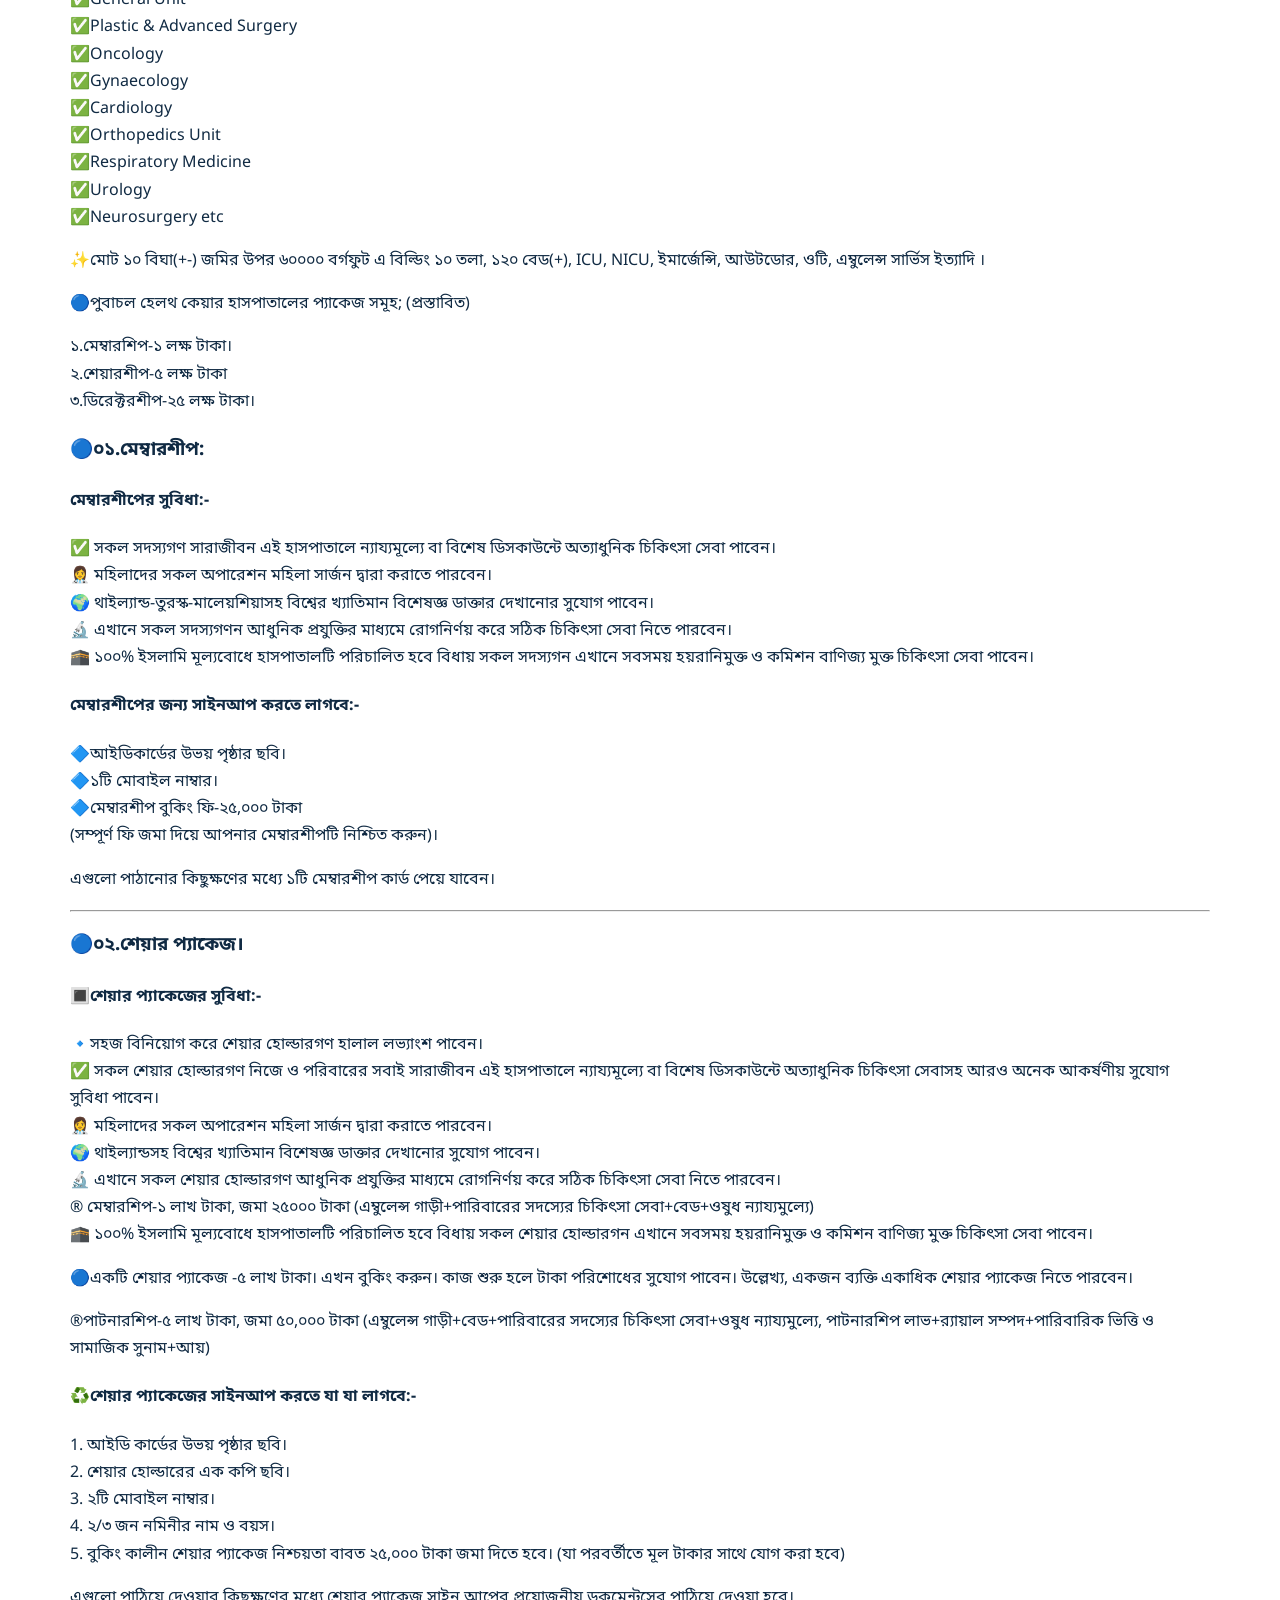
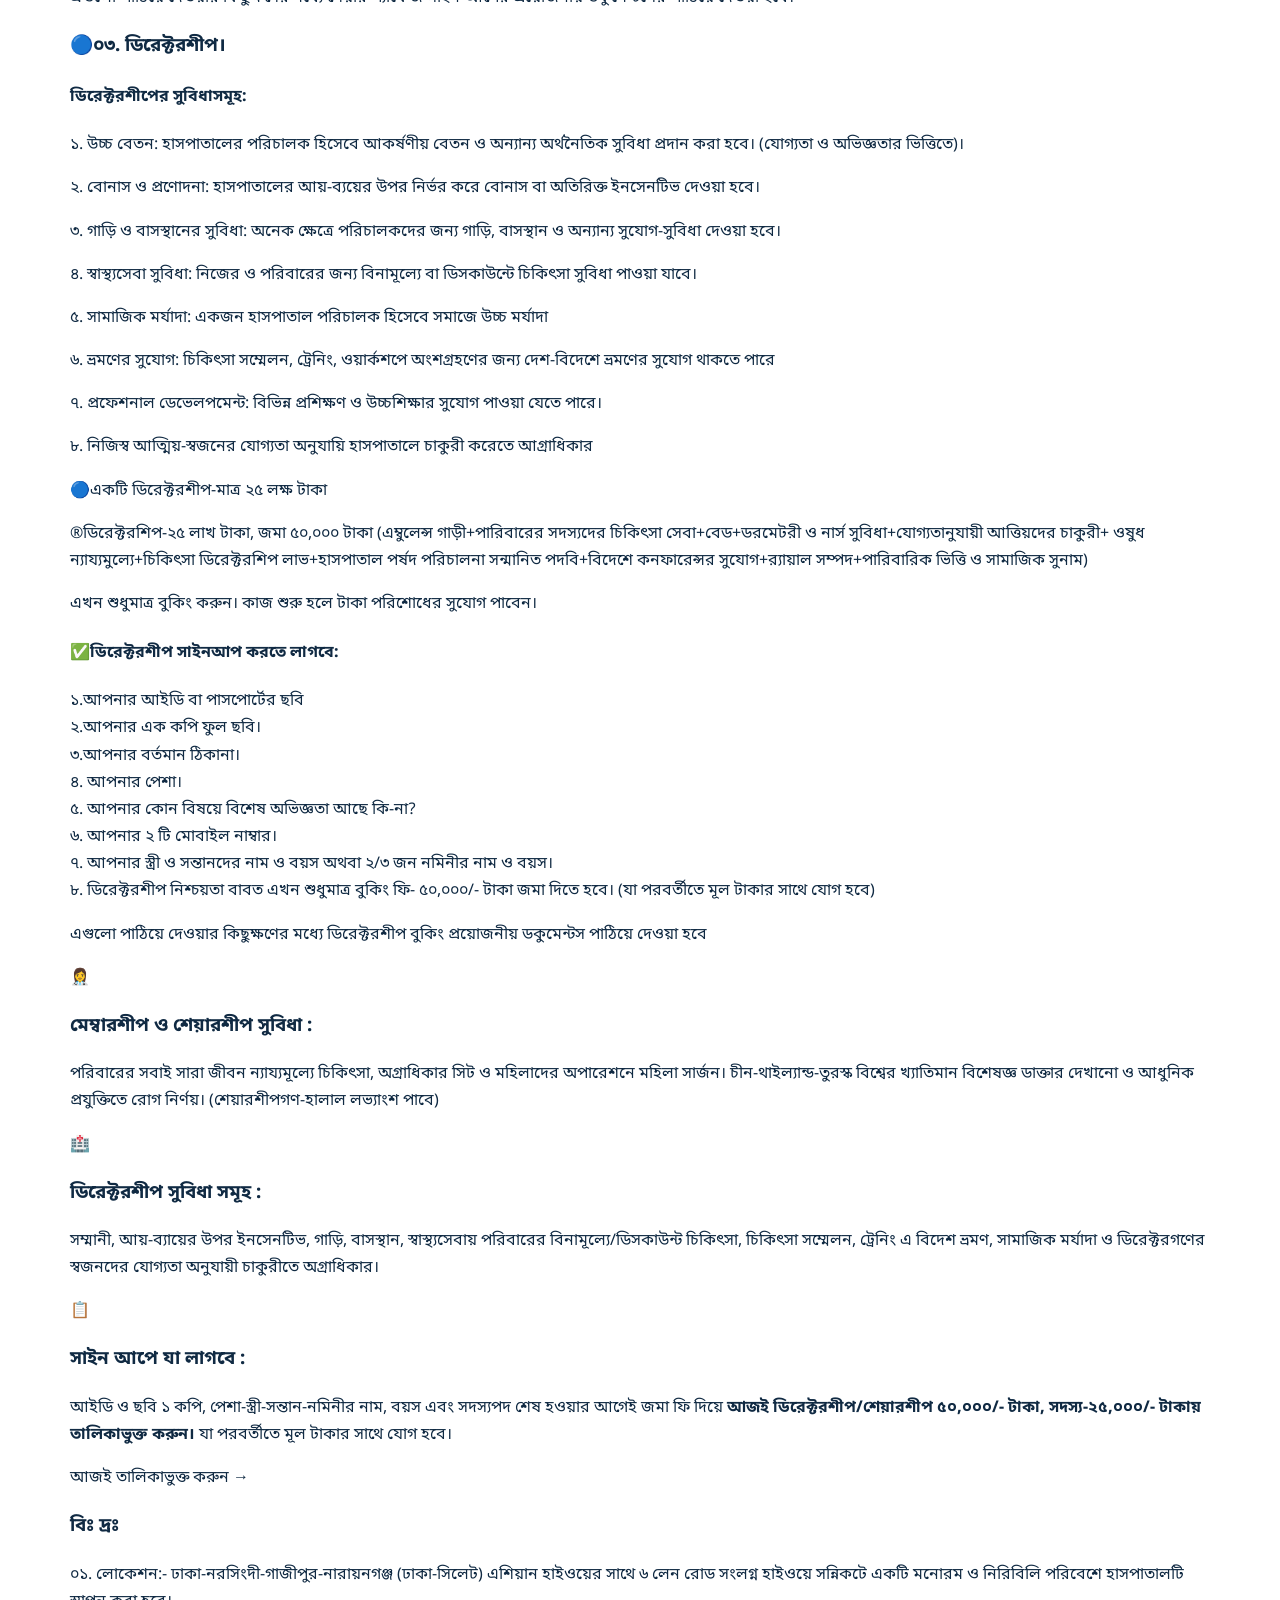
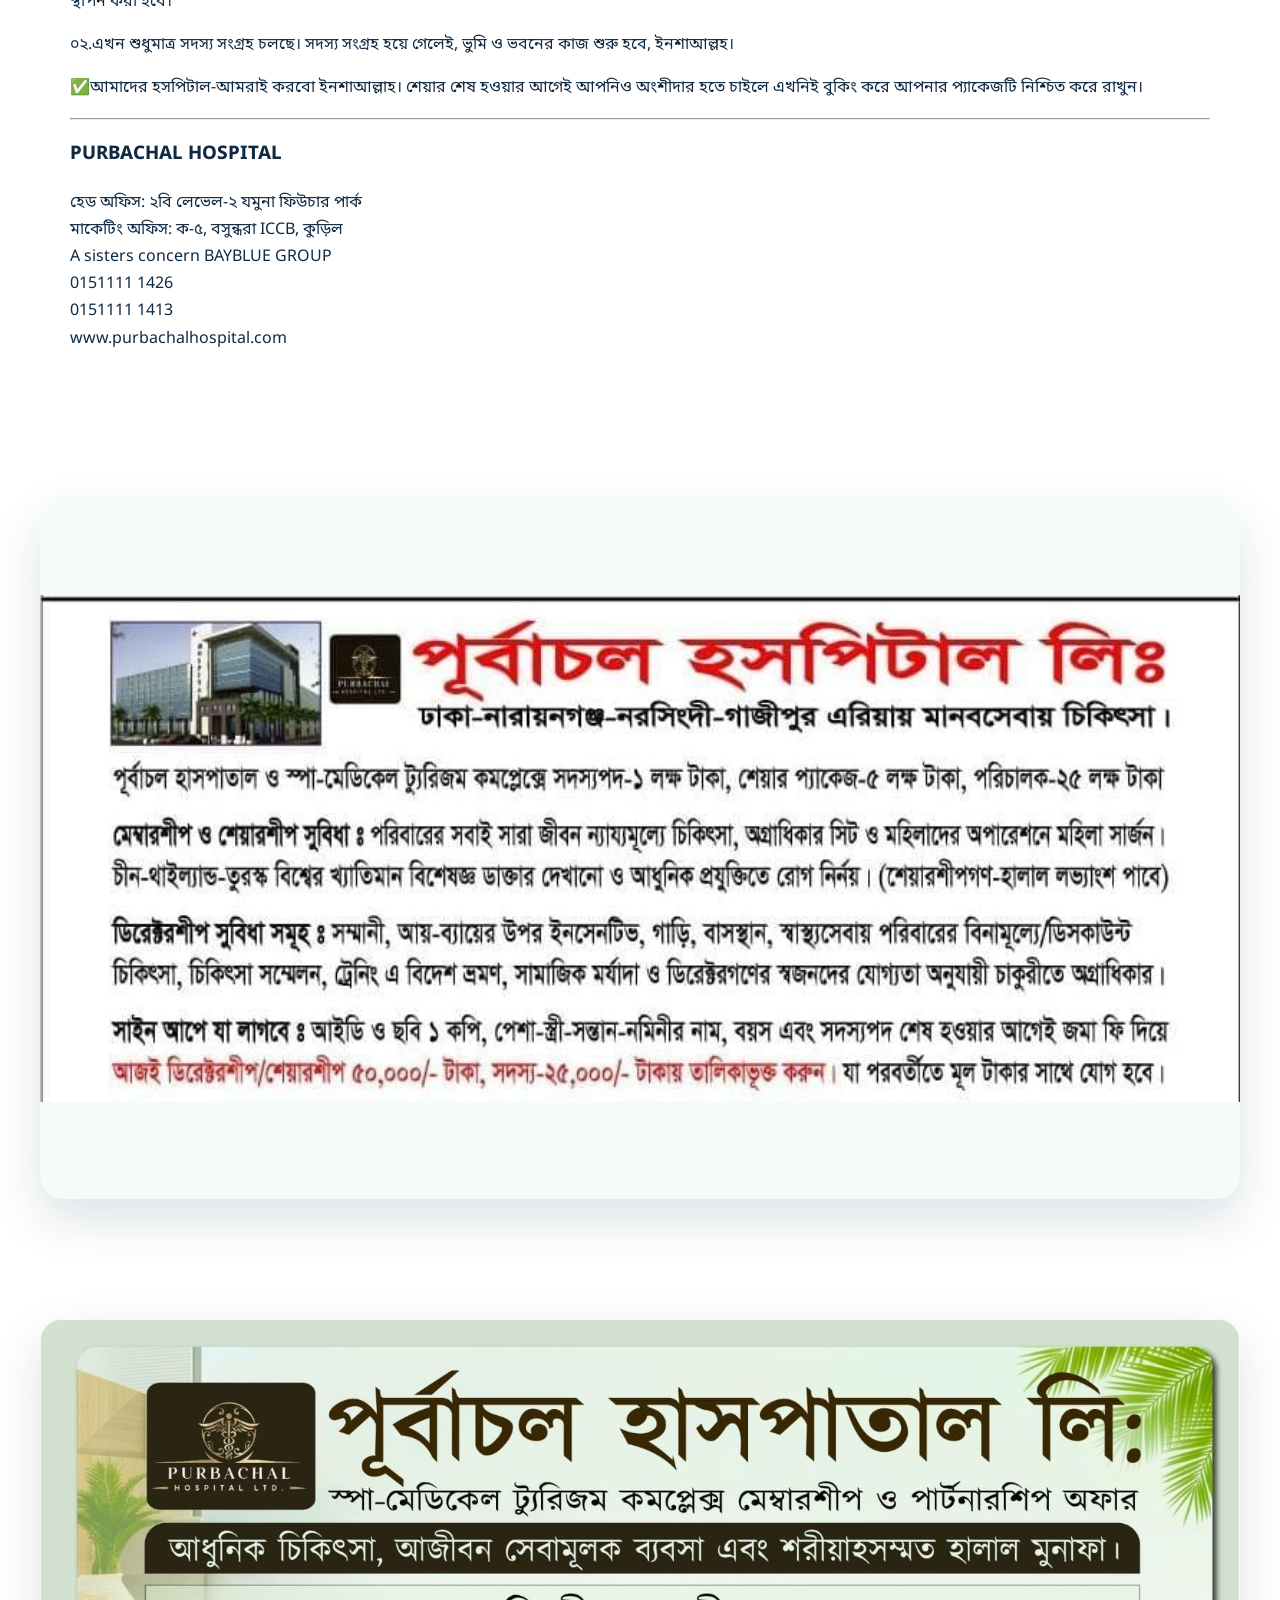
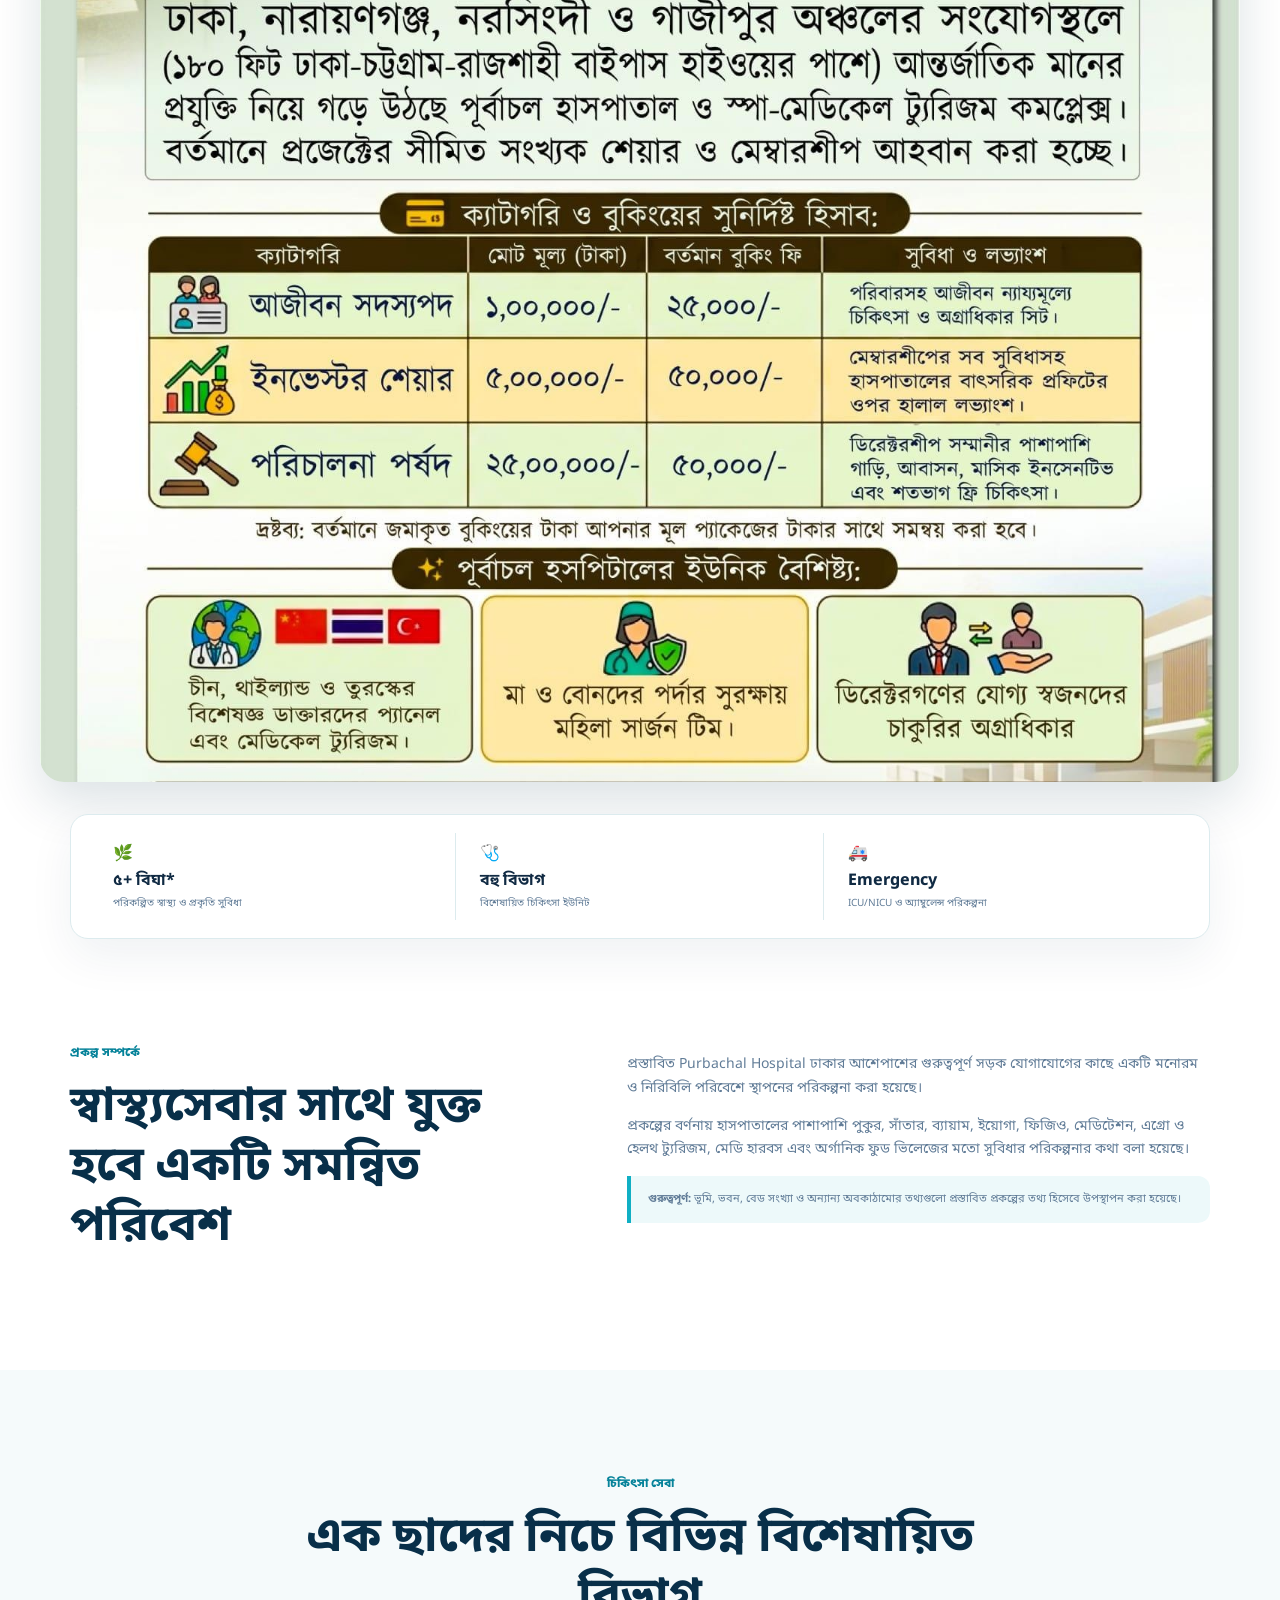
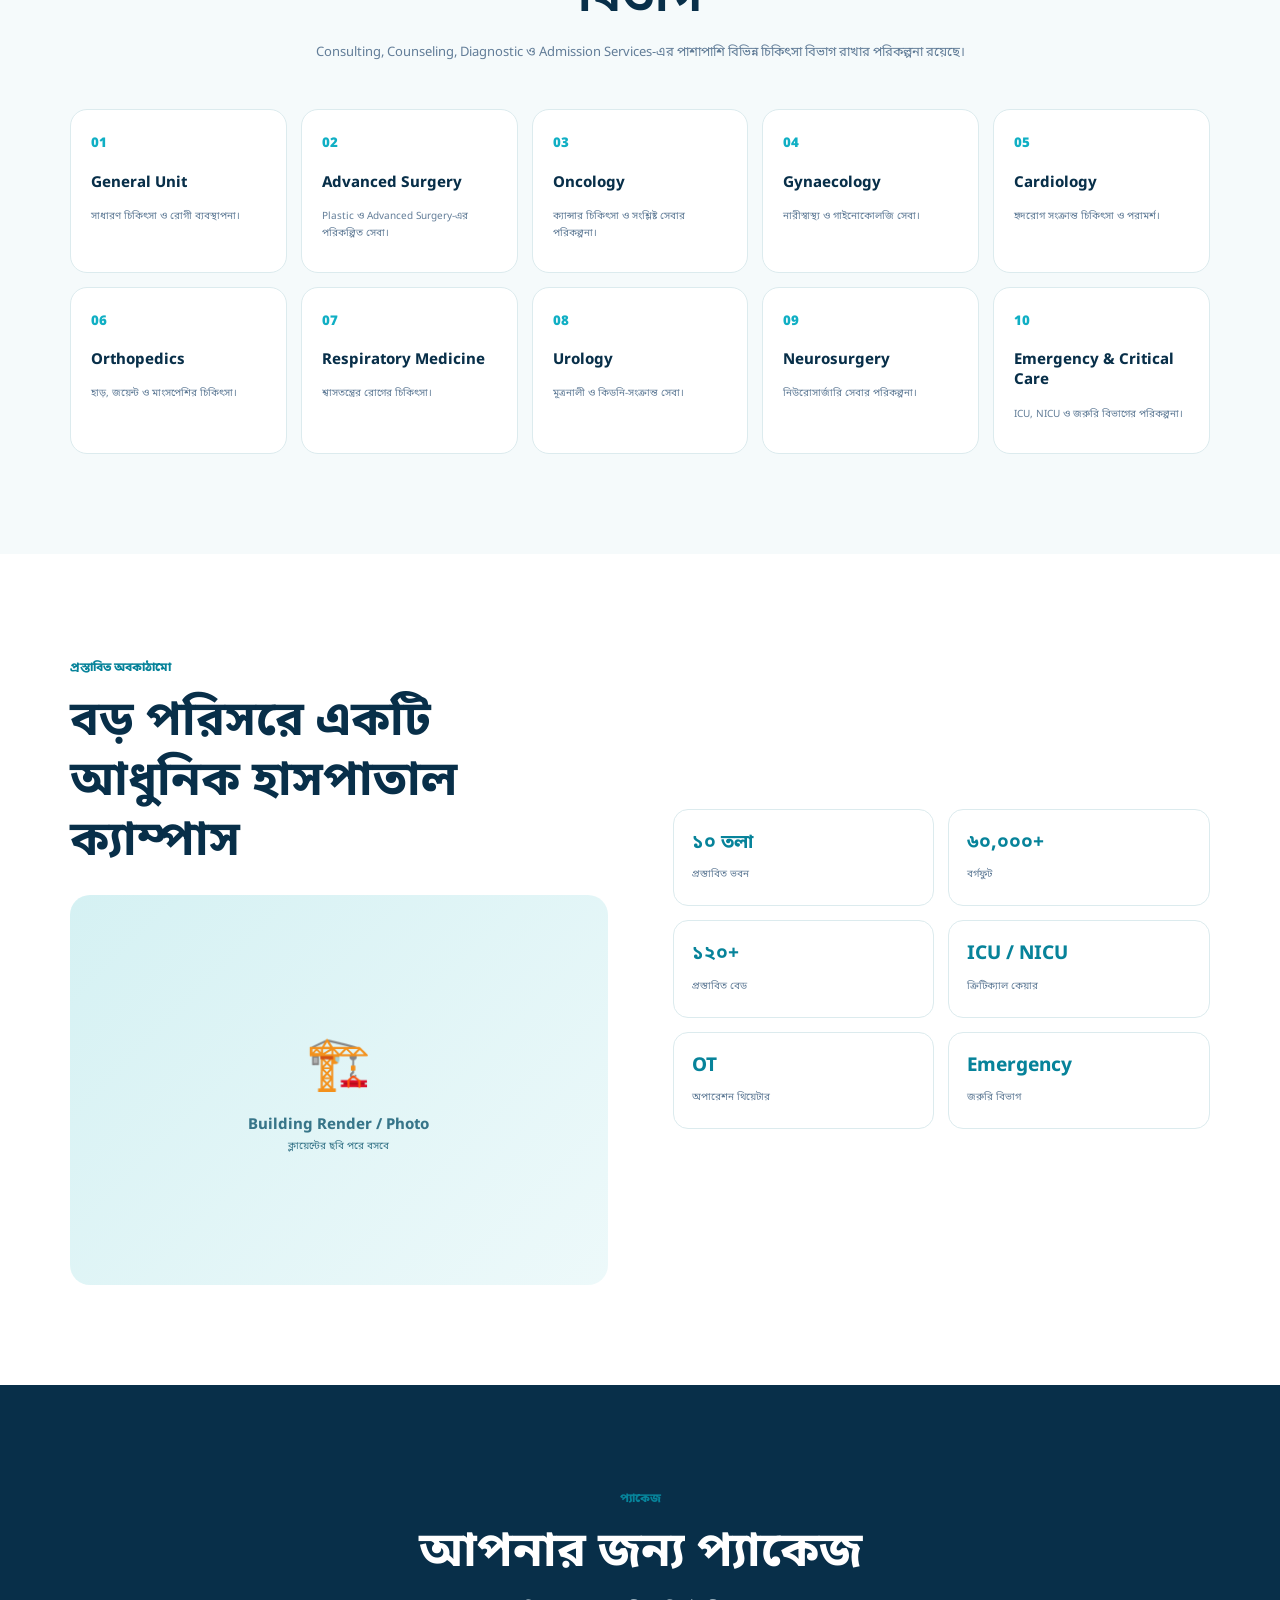
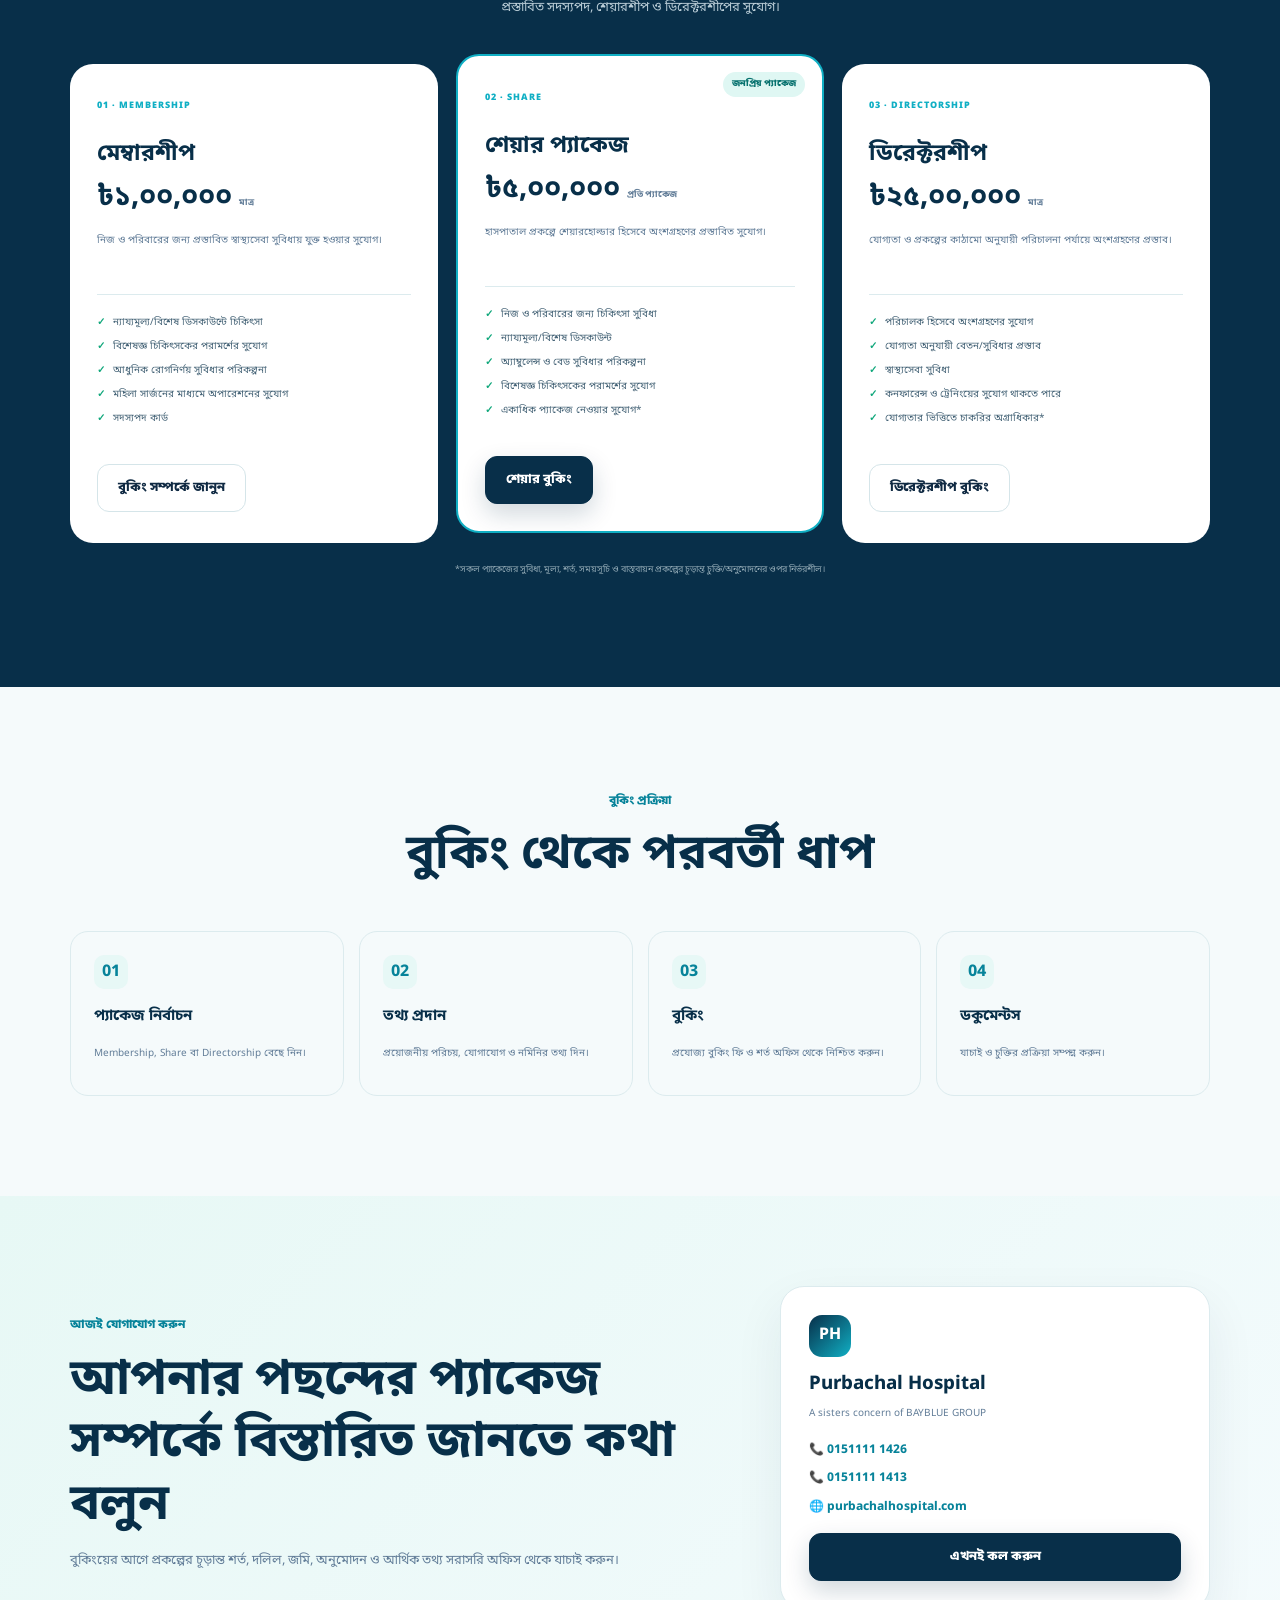
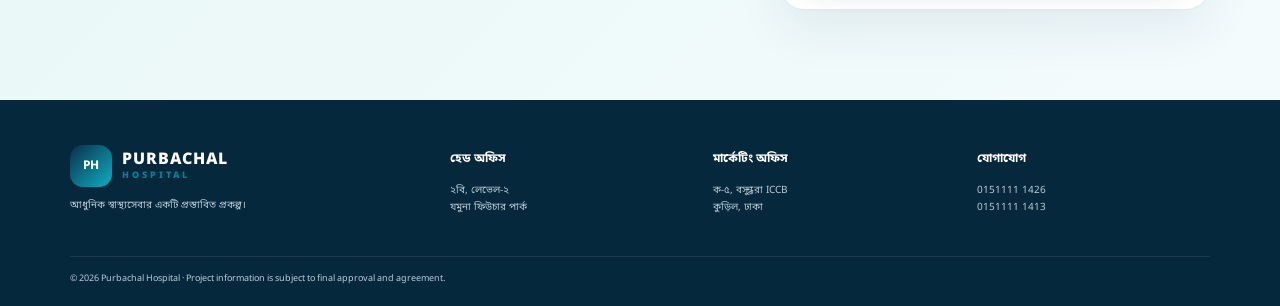
==== commit fb57ad9f: "Add files via upload" ====
--- a/index.html
+++ b/index.html
@@ -76,6 +76,32 @@
 <div class="detail-card"><h3>বিঃ দ্রঃ</h3><p>০১. লোকেশন:- ঢাকা-নরসিংদী-গাজীপুর-নারায়নগঞ্জ (ঢাকা-সিলেট) এশিয়ান হাইওয়ের সাথে ৬ লেন রোড সংলগ্ন হাইওয়ে সন্নিকটে একটি মনোরম ও নিরিবিলি পরিবেশে হাসপাতালটি স্থাপন করা হবে।</p><p>০২.এখন শুধুমাত্র সদস্য সংগ্রহ চলছে। সদস্য সংগ্রহ হয়ে গেলেই, ভুমি ও ভবনের কাজ শুরু হবে, ইনশাআল্লহ।</p><p class="closing">✅আমাদের হসপিটাল-আমরাই করবো ইনশাআল্লাহ। শেয়ার শেষ হওয়ার আগেই আপনিও অংশীদার হতে চাইলে এখনিই বুকিং করে আপনার প্যাকেজটি নিশ্চিত করে রাখুন।</p><hr><h3>PURBACHAL HOSPITAL</h3><p>হেড অফিস: ২বি লেভেল-২ যমুনা ফিউচার পার্ক<br>মাকেটিং অফিস: ক-৫, বসুন্ধরা ICCB, কুড়িল<br>A sisters concern BAYBLUE GROUP<br>0151111 1426<br>0151111 1413<br>www.purbachalhospital.com</p></div>
 </div></section>
 
+<section class="page-image-section page-image-top">
+  <div class="container">
+    <div class="page-image-wrap">
+      <img
+        src="A.jpeg"
+        alt="Purbachal Hospital"
+        class="page-middle-image"
+      />
+    </div>
+  </div>
+</section>
+
+
+<!-- BOTTOM MIDDLE IMAGE -->
+<section class="page-image-section page-image-bottom">
+  <div class="container">
+    <div class="page-image-wrap">
+      <img
+        src="B.jpeg"
+        alt="Purbachal Hospital Project"
+        class="page-middle-image"
+      />
+    </div>
+  </div>
+</section>
+
   <section class="quick"><div class="wrap quick-grid"><div>🌿 <b>৫+ বিঘা*</b><small>পরিকল্পিত স্বাস্থ্য ও প্রকৃতি সুবিধা</small></div><div>🩺 <b>বহু বিভাগ</b><small>বিশেষায়িত চিকিৎসা ইউনিট</small></div><div>🚑 <b>Emergency</b><small>ICU/NICU ও অ্যাম্বুলেন্স পরিকল্পনা</small></div></div></section>
 
   <section class="section" id="about"><div class="wrap split"><div><em>প্রকল্প সম্পর্কে</em><h2>স্বাস্থ্যসেবার সাথে যুক্ত হবে একটি সমন্বিত পরিবেশ</h2></div><div class="copy"><p>প্রস্তাবিত Purbachal Hospital ঢাকার আশেপাশের গুরুত্বপূর্ণ সড়ক যোগাযোগের কাছে একটি মনোরম ও নিরিবিলি পরিবেশে স্থাপনের পরিকল্পনা করা হয়েছে।</p><p>প্রকল্পের বর্ণনায় হাসপাতালের পাশাপাশি পুকুর, সাঁতার, ব্যায়াম, ইয়োগা, ফিজিও, মেডিটেশন, এগ্রো ও হেলথ ট্যুরিজম, মেডি হারবস এবং অর্গানিক ফুড ভিলেজের মতো সুবিধার পরিকল্পনার কথা বলা হয়েছে।</p><div class="note"><b>গুরুত্বপূর্ণ:</b> ভূমি, ভবন, বেড সংখ্যা ও অন্যান্য অবকাঠামোর তথ্যগুলো প্রস্তাবিত প্রকল্পের তথ্য হিসেবে উপস্থাপন করা হয়েছে।</div></div></div></section>
--- a/style.css
+++ b/style.css
@@ -1 +1,70 @@
 *{box-sizing:border-box}html{scroll-behavior:smooth}body{margin:0;font-family:'Noto Sans Bengali',sans-serif;color:#102a43;line-height:1.7}a{text-decoration:none;color:inherit}.wrap{width:min(1140px,92%);margin:auto}header{position:sticky;top:0;z-index:10;background:#ffffffee;backdrop-filter:blur(14px);border-bottom:1px solid #e3eef1}.nav{height:72px;display:flex;align-items:center;justify-content:space-between}.logo{display:flex;align-items:center;gap:10px;font-weight:800;color:#082f49}.logo>b,.contact-logo{width:42px;height:42px;border-radius:13px;display:grid;place-items:center;background:linear-gradient(135deg,#082f49,#10afc4);color:#fff}.logo span{line-height:1;font-size:16px;letter-spacing:1px}.logo small{display:block;font-size:9px;letter-spacing:3px;color:#07839a;margin-top:4px}nav{display:flex;gap:28px;font-size:14px;font-weight:700}nav a:hover{color:#07839a}#menu{display:none;border:0;background:none;font-size:26px}.hero{background:radial-gradient(circle at 85% 15%,#c9f2ee,transparent 30%),linear-gradient(120deg,#f7fcfd,#eaf7f9);padding:95px 0 120px}.hero-grid{display:grid;grid-template-columns:1.05fr .95fr;gap:65px;align-items:center}.hero em,.section em,.cta em{font-style:normal;color:#07839a;font-size:12px;font-weight:800}.hero h1{font-size:clamp(42px,5vw,68px);line-height:1.12;color:#082f49;margin:18px 0}.hero h1 span{color:#07839a}.hero p{color:#627d98;font-size:16px;max-width:650px}.actions{display:flex;gap:12px;margin:28px 0}.btn{display:inline-flex;justify-content:center;padding:12px 20px;border:1px solid #d5e5e9;border-radius:12px;font-weight:800;font-size:13px;background:#fff}.btn.primary{background:#082f49;color:#fff;border-color:#082f49;box-shadow:0 10px 25px #082f4930}.numbers{display:flex;gap:28px}.numbers div{border-left:2px solid #b9dfe5;padding-left:13px}.numbers b{display:block;font-size:21px}.numbers small{font-size:10px;color:#627d98}.mock{background:#fff;border:1px solid #dcebee;border-radius:28px;padding:14px;box-shadow:0 25px 60px #082f4918;transform:rotate(1deg)}.placeholder{height:380px;border-radius:20px;background:linear-gradient(135deg,#d5f1f3,#edf9fa);display:flex;flex-direction:column;align-items:center;justify-content:center;color:#377589;font-size:52px}.placeholder b{font-size:15px}.placeholder small{font-size:10px}.mock-foot{display:flex;justify-content:space-between;padding:16px 8px 4px;font-size:10px;color:#627d98}.mock-foot b{color:#102a43}.mock-foot strong{background:#e7f8f0;color:#16815f;border-radius:99px;padding:6px 10px;height:max-content}.quick{margin-top:-48px;position:relative;z-index:2}.quick-grid{background:#fff;border:1px solid #dcebee;border-radius:18px;box-shadow:0 18px 45px #082f4910;display:grid;grid-template-columns:repeat(3,1fr);padding:18px}.quick-grid div{padding:8px 24px;border-right:1px solid #dcebee}.quick-grid div:last-child{border:0}.quick-grid b,.quick-grid small{display:block}.quick-grid small{font-size:10px;color:#627d98}.section{padding:100px 0}.soft{background:#f5fafb}.split{display:grid;grid-template-columns:.9fr 1.1fr;gap:80px}.section h2,.heading h2,.cta h2{font-size:clamp(30px,4vw,48px);line-height:1.25;color:#082f49;margin:12px 0}.copy{color:#627d98;font-size:14px}.note{background:#edf9fa;border-left:4px solid #10afc4;padding:14px 17px;font-size:11px;border-radius:0 12px 12px 0}.heading{text-align:center;max-width:720px;margin:0 auto 45px}.heading p{color:#627d98;font-size:13px}.services{display:grid;grid-template-columns:repeat(5,1fr);gap:14px}.services article{background:#fff;border:1px solid #dcebee;border-radius:17px;padding:20px;min-height:155px;transition:.25s}.services article:hover{transform:translateY(-5px);box-shadow:0 15px 30px #082f4910}.services small{color:#10afc4;font-weight:900}.services h3{font-size:15px;line-height:1.35;color:#082f49}.services p{font-size:10px;color:#627d98}.infra{display:grid;grid-template-columns:1fr 1fr;gap:65px;align-items:center}.tall{height:390px;margin-top:22px}.infra-list{display:grid;grid-template-columns:1fr 1fr;gap:14px}.infra-list div{border:1px solid #dcebee;border-radius:15px;padding:18px}.infra-list b{display:block;color:#07839a;font-size:19px}.infra-list span{font-size:10px;color:#627d98}.dark{background:#082f49;color:#fff}.dark h2{color:#fff}.light p{color:#b9ccd6}.packages{display:grid;grid-template-columns:repeat(3,1fr);gap:18px}.packages article{background:#fff;color:#102a43;border-radius:23px;padding:27px;position:relative}.packages .featured{border:2px solid #10afc4;transform:translateY(-10px)}.packages article>label{font-size:9px;color:#10afc4;font-weight:900;letter-spacing:1px}.packages article>i{position:absolute;right:17px;top:16px;font-style:normal;background:#dff7f3;color:#08726f;font-size:9px;font-weight:900;padding:5px 9px;border-radius:99px}.packages h3{font-size:23px;margin:17px 0 0;color:#082f49}.packages article>strong{font-size:28px;color:#082f49}.packages strong small{font-size:9px;color:#627d98}.packages article>p{font-size:10px;color:#627d98;min-height:52px}.packages ul{border-top:1px solid #dcebee;padding:12px 0;margin:0 0 18px;list-style:none}.packages li{font-size:10px;color:#476578;margin:7px 0}.packages li:before{content:'✓';color:#10a77b;font-weight:900;margin-right:8px}.disclaimer{text-align:center;color:#8fa7b3;font-size:9px;margin-top:20px}.steps{display:grid;grid-template-columns:repeat(4,1fr);gap:15px}.steps>div{border:1px solid #dcebee;border-radius:18px;padding:23px}.steps b{display:grid;place-items:center;width:34px;height:34px;border-radius:10px;background:#e7f8f6;color:#07839a}.steps h3{font-size:15px;color:#082f49}.steps p{font-size:10px;color:#627d98}.cta{padding:90px 0;background:linear-gradient(135deg,#e7f8f5,#f4fbfd)}.contact-grid{display:grid;grid-template-columns:1.2fr .8fr;gap:65px;align-items:center}.cta h2{font-size:clamp(31px,4vw,50px)}.cta p{color:#627d98;font-size:13px}.contact-card{background:#fff;border:1px solid #dcebee;border-radius:24px;padding:28px;box-shadow:0 20px 50px #082f4912}.contact-logo{margin-bottom:12px}.contact-card h3{margin:0;color:#082f49}.contact-card p{font-size:10px;margin:4px 0 14px}.contact-card>a:not(.btn){display:block;color:#07839a;font-weight:700;font-size:12px;padding:4px 0}.full{width:100%;margin-top:12px}footer{background:#06283d;color:#b9ccd6;padding:45px 0 18px}.foot{display:grid;grid-template-columns:1.5fr 1fr 1fr 1fr;gap:30px}.foot b{color:#fff;font-size:12px}.foot p{font-size:10px}.foot .logo{color:#fff}.bottom{border-top:1px solid #ffffff18;margin-top:30px;padding-top:15px;font-size:9px}@media(max-width:900px){.hero-grid,.split,.infra,.contact-grid{grid-template-columns:1fr}.services{grid-template-columns:repeat(3,1fr)}.packages{grid-template-columns:1fr}.packages .featured{transform:none}.steps{grid-template-columns:repeat(2,1fr)}.foot{grid-template-columns:repeat(2,1fr)}}@media(max-width:650px){nav{display:none;position:absolute;top:72px;left:0;right:0;background:#fff;padding:15px 4%;flex-direction:column;gap:4px;border-bottom:1px solid #dcebee}nav.open{display:flex}#menu{display:block}.hero{padding:65px 0 90px}.hero h1{font-size:40px}.hero p{font-size:13px}.actions{flex-direction:column}.numbers{justify-content:space-between;gap:8px}.quick-grid{grid-template-columns:1fr}.quick-grid div{border-right:0;border-bottom:1px solid #dcebee;padding:12px}.quick-grid div:last-child{border:0}.section{padding:72px 0}.services{grid-template-columns:1fr 1fr}.steps{grid-template-columns:1fr}.foot{grid-template-columns:1fr 1fr}.foot>div:first-child{grid-column:1/-1}.placeholder{height:290px}}@media(max-width:420px){.services,.foot{grid-template-columns:1fr}.foot>div:first-child{grid-column:auto}}
+.page-image-section {
+  width: 100%;
+  padding: 50px 0;
+  background: #fff;
+}
+
+.page-image-wrap {
+  width: 100%;
+  max-width: 1200px;
+  margin: 0 auto;
+  overflow: hidden;
+  border-radius: 24px;
+  box-shadow: 0 20px 50px rgba(8, 47, 73, 0.14);
+  background: #f5fafb;
+}
+
+.page-middle-image {
+  display: block;
+  width: 100%;
+  height: auto;
+  min-height: 700px;
+  object-fit: contain;
+  object-position: center;
+}
+
+/* Top image */
+.page-image-top {
+  padding-top: 30px;
+  padding-bottom: 60px;
+}
+
+/* Bottom image */
+.page-image-bottom {
+  padding-top: 60px;
+  padding-bottom: 80px;
+}
+
+
+/* ==============================
+   MOBILE
+============================== */
+
+@media (max-width: 700px) {
+
+  .page-image-section {
+    padding: 30px 15px;
+  }
+
+  .page-image-top {
+    padding-top: 20px;
+    padding-bottom: 40px;
+  }
+
+  .page-image-bottom {
+    padding-top: 40px;
+    padding-bottom: 60px;
+  }
+
+  .page-image-wrap {
+    border-radius: 16px;
+  }
+
+  .page-middle-image {
+    width: 100%;
+    height: auto;
+    min-height: 0;
+    object-fit: contain;
+  }
+}
